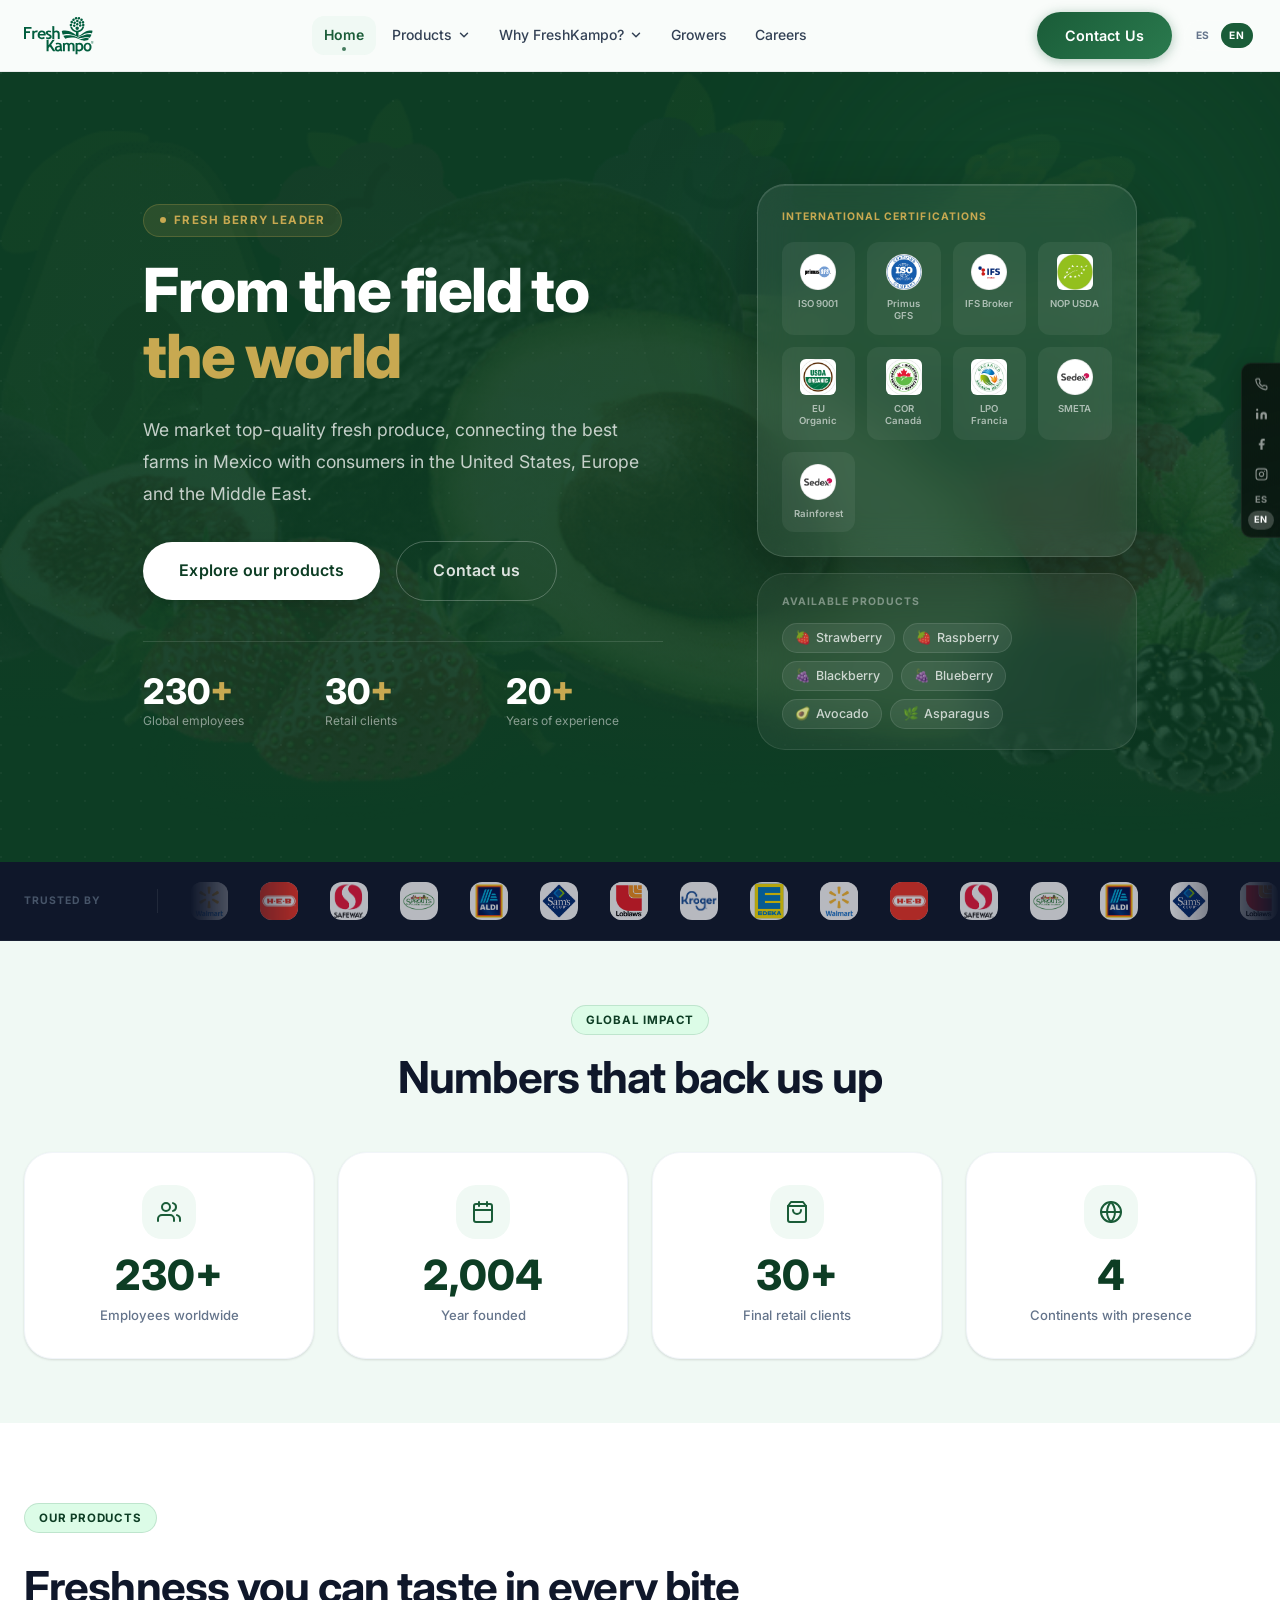
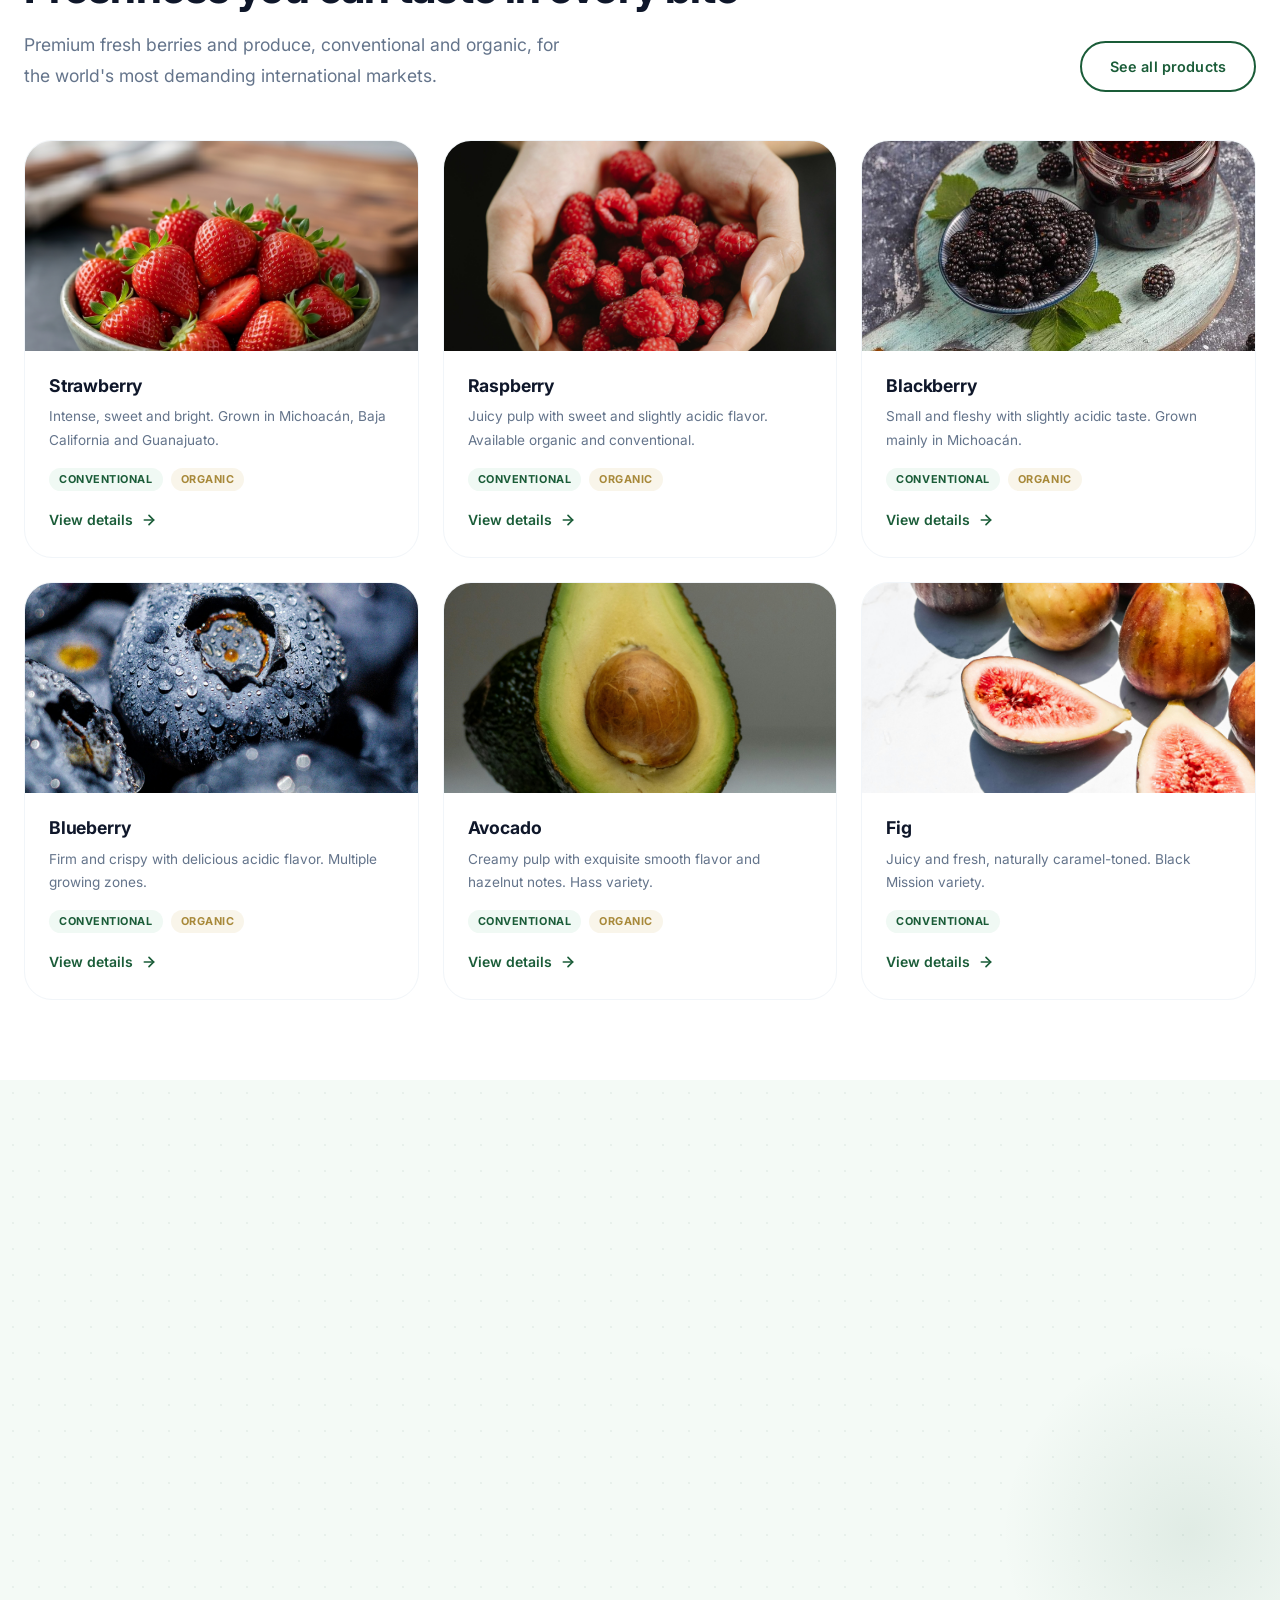
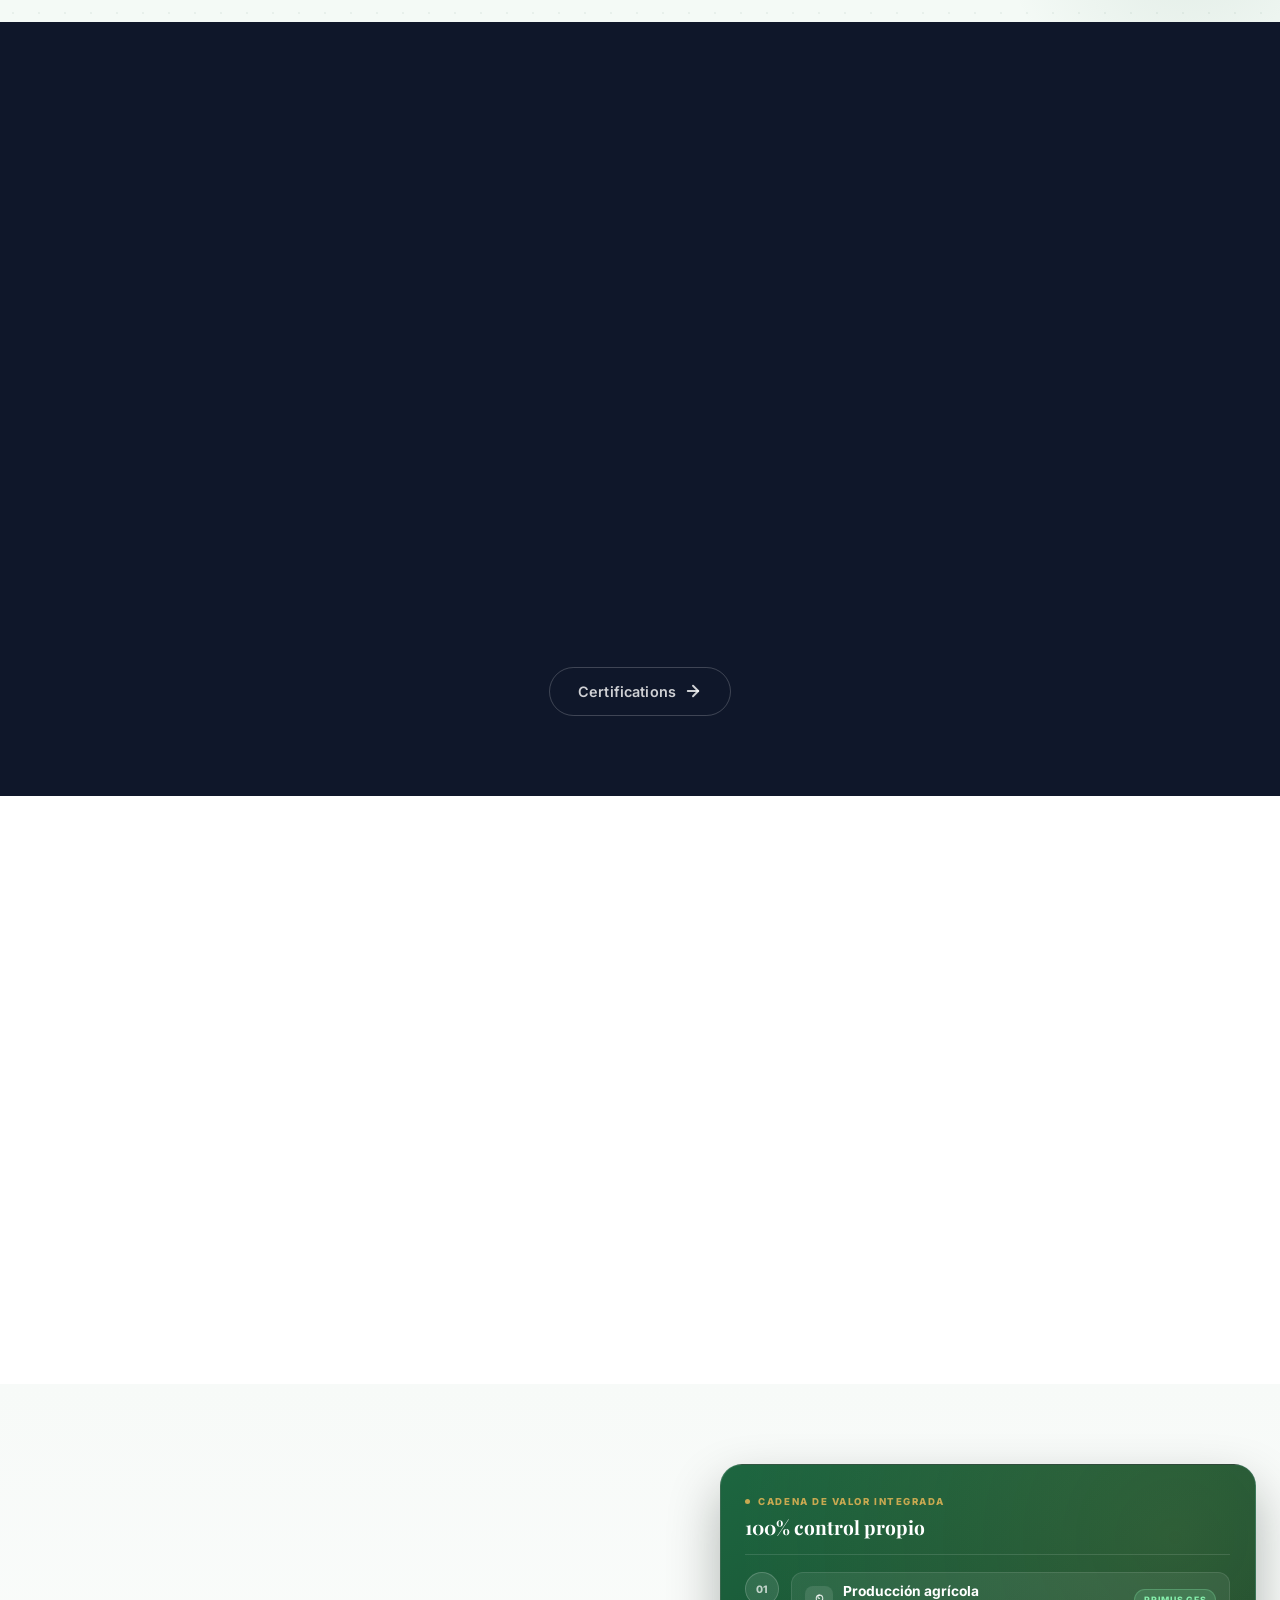
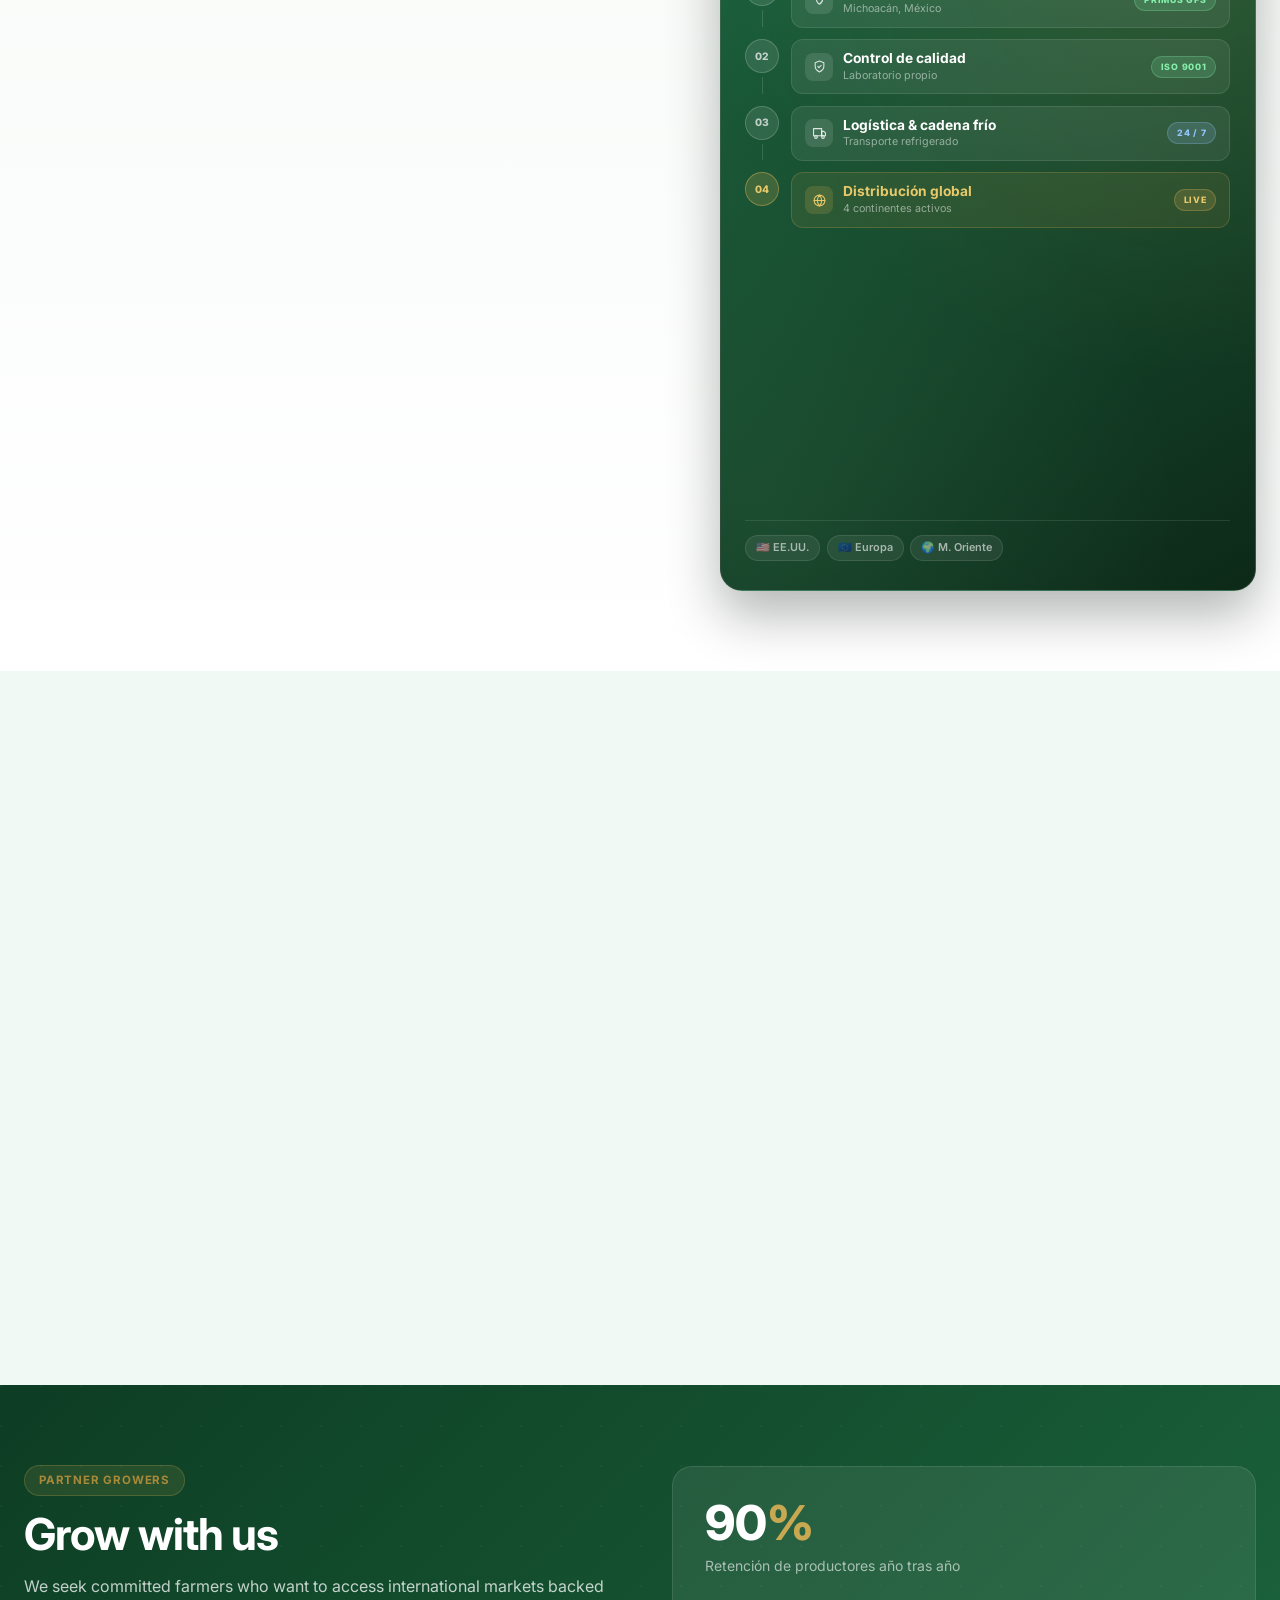
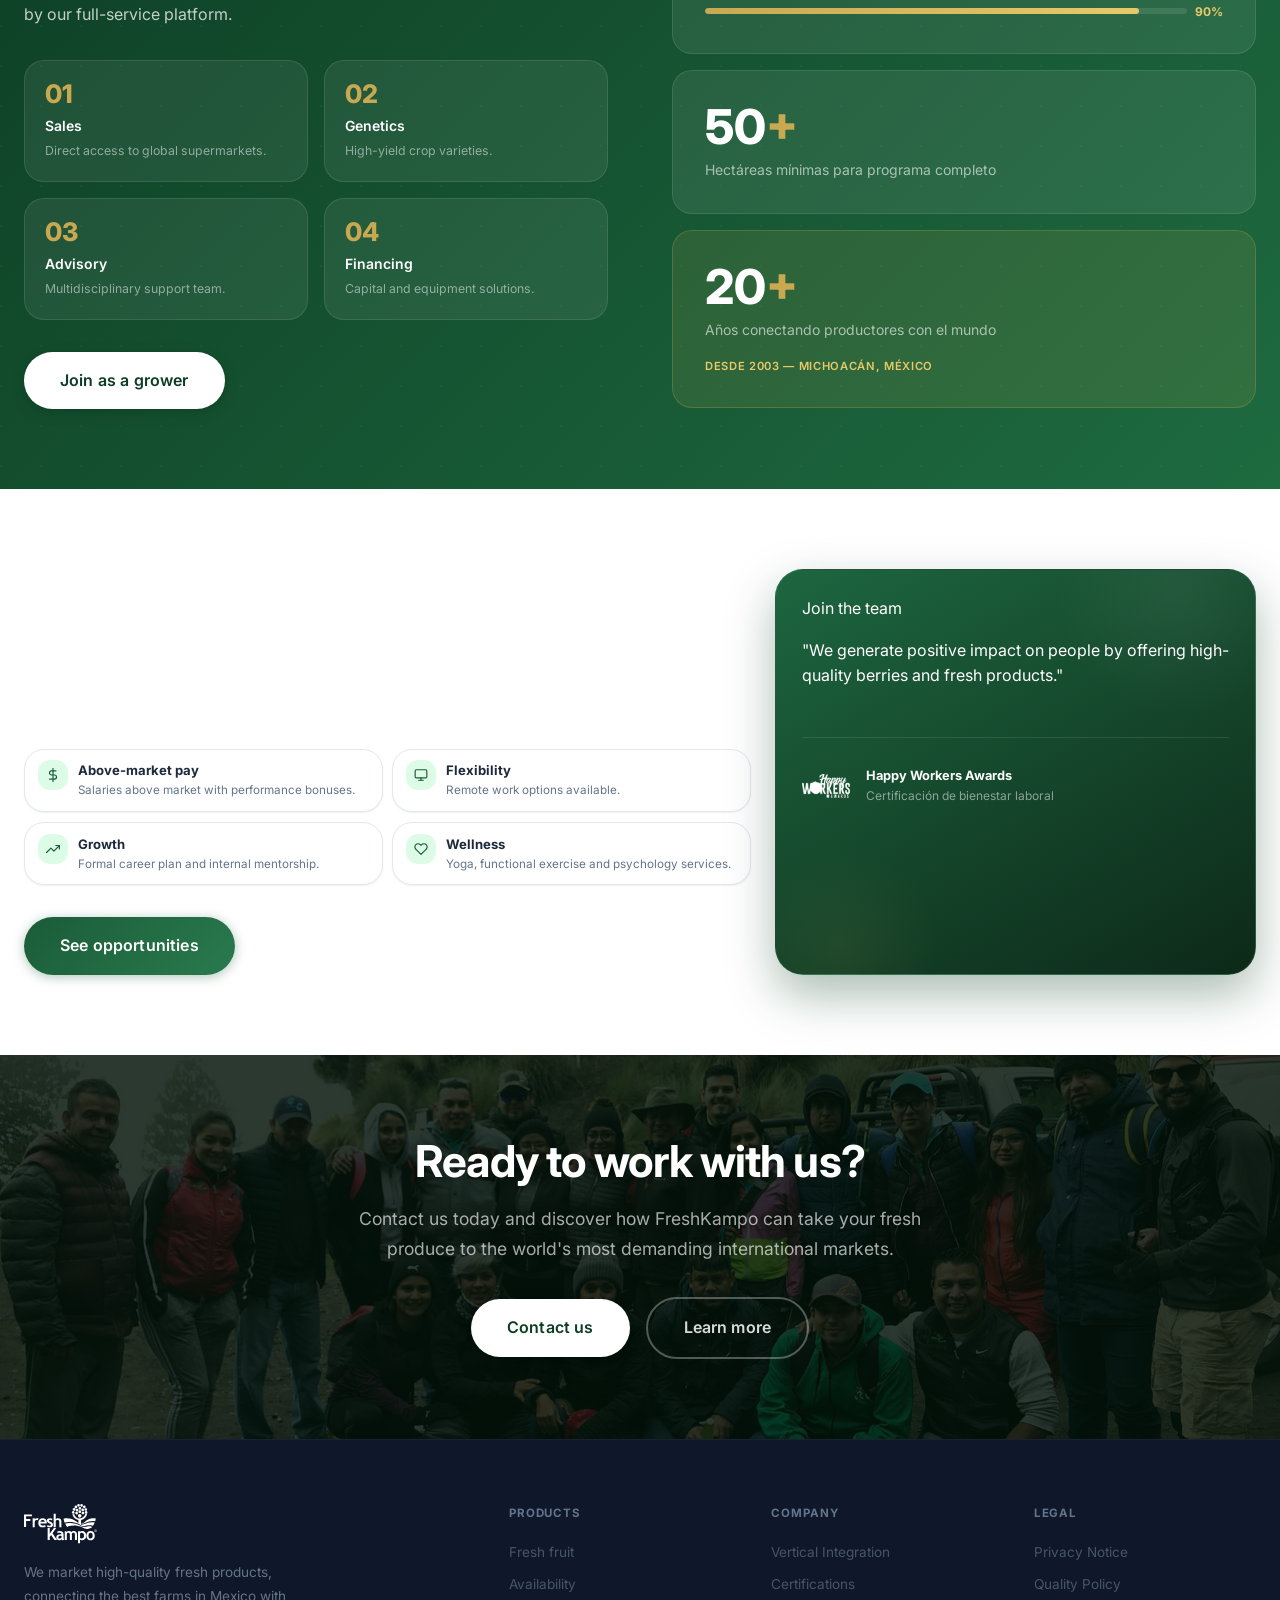
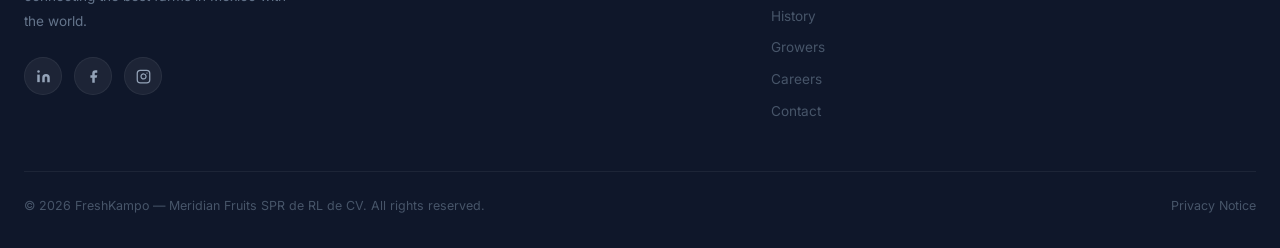
==== index.html @ dcbe57a5 "aaa actualizacion" ====
<!DOCTYPE html>
<html lang="es">
<head>
  <meta charset="UTF-8" />
  <meta name="viewport" content="width=device-width, initial-scale=1.0" />
  <title>FreshKampo — Berries Frescos del Campo al Mundo</title>
  <meta name="description" content="FreshKampo comercializa berries y productos frescos de alta calidad desde México hacia EE.UU., Europa y Medio Oriente. Certificados internacionalmente." />
  <meta name="keywords" content="berries frescos, fresa, frambuesa, zarzamora, arándano, higo, aguacate, espárrago, exportación, México, orgánico, FreshKampo" />
  <meta property="og:title" content="FreshKampo — Del campo al mundo" />
  <meta property="og:description" content="Comercializamos productos frescos de alta calidad, conectando los mejores campos de México con el mundo." />
  <meta property="og:type" content="website" />
  <meta property="og:url" content="https://freshkampo.com/" />
  <link rel="canonical" href="https://freshkampo.com/" />
  <!-- Favicon placeholder -->
  <link rel="icon" href="assets/img/faviconV2.png" type="image/png" />
  <!-- Styles -->
  <link rel="preconnect" href="https://fonts.googleapis.com" />
  <link rel="preconnect" href="https://fonts.gstatic.com" crossorigin />
  <link rel="stylesheet" href="css/style.css?v=20260429b" />
</head>
<body>

<!-- PAGE INTRO — brief entry on return visits -->
<div id="page-intro" class="hidden" aria-hidden="true">
  <img id="page-intro-logo" src="assets/img/logo-freshkampo-white.svg" alt="FreshKampo"
       onerror="this.style.display='none'">
  <span id="page-intro-tagline">Del campo al mundo</span>
</div>

<!-- ══════════════════════════════════
     SPLASH SCREEN — 2026
══════════════════════════════════ -->
<div id="splash" role="dialog" aria-modal="true" aria-label="Bienvenido a FreshKampo">
  <div class="splash-ray" aria-hidden="true"></div>
  <div class="splash-bg">
    <img src="assets/img/imagen-home_aguacates.png" alt="" class="splash-bg-img" aria-hidden="true">
  </div>
  <div class="splash-particles">
    <div class="splash-particle"></div>
    <div class="splash-particle"></div>
    <div class="splash-particle"></div>
    <div class="splash-particle"></div>
    <div class="splash-particle"></div>
    <div class="splash-particle"></div>
    <div class="splash-particle"></div>
  </div>
  <div class="splash-inner">
    <div class="splash-logo-wrap">
      <img src="assets/img/logo-freshkampo-white.svg" alt="FreshKampo" class="splash-logo-img"
           onerror="this.style.display='none';this.nextElementSibling.style.display='block'">
      <div class="splash-logo-text-fallback" style="display:none">Fresh<span>Kampo</span></div>
    </div>
    <div class="splash-card">
      <span class="splash-card-badge" data-i18n="splash-badge">Política de Calidad e Inocuidad</span>
      <h3 data-i18n="splash-title">Comprometidos con la excelencia desde el campo</h3>
      <p data-i18n="splash-text">En MERIDIAN FRUITS SPR DE RL de CV comercializamos productos frescos con el firme compromiso de satisfacer los requerimientos y expectativas de nuestros clientes.</p>
      <div class="splash-card-meta" data-i18n="splash-version">Versión 3 — 20/mayo/2024</div>
    </div>
    <div class="splash-progress">
      <div class="splash-bar-track"><div class="splash-bar-fill"></div></div>
    </div>
    <button class="splash-dismiss" aria-label="Cerrar splash">
      <svg xmlns="http://www.w3.org/2000/svg" viewBox="0 0 24 24" fill="none" stroke="currentColor" stroke-width="2" stroke-linecap="round" stroke-linejoin="round"><line x1="18" y1="6" x2="6" y2="18"/><line x1="6" y1="6" x2="18" y2="18"/></svg>
      <span data-i18n="splash-skip">Cerrar</span>
    </button>
  </div>
</div>

<!-- ══════════════════════════════════
     TOP BAR
══════════════════════════════════ -->
<div id="top-bar-slot"></div>

<!-- ══════════════════════════════════
     NAVIGATION
══════════════════════════════════ -->
<div id="nav-slot"></div>

<!-- ══════════════════════════════════
     HERO
══════════════════════════════════ -->
<section class="hero" aria-label="Hero">
  <div class="hero-bg-img" aria-hidden="true"></div>
  <div class="hero-video-bg" aria-hidden="true">
    <video autoplay muted loop playsinline preload="metadata">
      <source src="assets/video/hero.mp4" type="video/mp4" />
    </video>
  </div>
  <div class="hero-gradient" aria-hidden="true"></div>
  <div class="hero-pattern" aria-hidden="true"></div>
  <div class="hero-blob" aria-hidden="true"></div>
  <div class="container">
    <!-- Left content -->
    <div class="hero-content">
      <div class="hero-badge" data-i18n="hero-badge">Líder en berries frescos desde 2004</div>
      <h1>
        <span data-i18n="hero-h1-line1">Del campo al</span><br>
        <em data-i18n="hero-h1-line2">mundo</em>
      </h1>
      <p class="hero-desc" data-i18n="hero-desc">Comercializamos productos frescos de primera calidad, conectando los mejores campos de México con supermercados y distribuidores en Estados Unidos, Europa y Medio Oriente.</p>
      <div class="hero-actions">
        <a href="productos.html" class="btn btn-white btn-lg" data-i18n="hero-cta1">Conoce nuestros productos</a>
        <a href="contacto.html" class="btn btn-lg" style="color:rgba(255,255,255,.85);border:1.5px solid rgba(255,255,255,.25);border-radius:9999px;padding:1rem 2.25rem;" data-i18n="hero-cta2">Contáctanos</a>
      </div>
      <div class="hero-stats">
        <div class="hero-stat">
          <div class="hero-stat-num">230<span>+</span></div>
          <div class="hero-stat-label" data-i18n="hero-stat1-label">Colaboradores globales</div>
        </div>
        <div class="hero-stat">
          <div class="hero-stat-num">30<span>+</span></div>
          <div class="hero-stat-label" data-i18n="hero-stat2-label">Clientes minoristas</div>
        </div>
        <div class="hero-stat">
          <div class="hero-stat-num">20<span>+</span></div>
          <div class="hero-stat-label" data-i18n="hero-stat3-label">Años de experiencia</div>
        </div>
      </div>
    </div>

    <!-- Right visual -->
    <div class="hero-visual" aria-hidden="true">
      <div class="hero-card-glass">
        <div class="hero-card-title" data-i18n="hero-card-certs">Certificaciones Internacionales</div>
        <div class="hero-cert-grid">
          <div class="hero-cert-item">
            <img src="assets/img/logo-certificado-01.png" alt="ISO 9001" onerror="this.style.display='none'">
            <span class="hero-cert-name">ISO 9001</span>
          </div>
          <div class="hero-cert-item">
            <img src="assets/img/logo-certificado-02.png" alt="Primus GFS" onerror="this.style.display='none'">
            <span class="hero-cert-name">Primus GFS</span>
          </div>
          <div class="hero-cert-item">
            <img src="assets/img/logo-certificado-03.png" alt="IFS" onerror="this.style.display='none'">
            <span class="hero-cert-name">IFS Broker</span>
          </div>
          <div class="hero-cert-item">
            <img src="assets/img/logo-certificado-04.jpg" alt="NOP USDA" onerror="this.style.display='none'">
            <span class="hero-cert-name">NOP USDA</span>
          </div>
          <div class="hero-cert-item">
            <img src="assets/img/logo-certificado-05.jpg" alt="EU Organic" onerror="this.style.display='none'">
            <span class="hero-cert-name">EU Organic</span>
          </div>
          <div class="hero-cert-item">
            <img src="assets/img/logo-certificado-06.jpg" alt="COR" onerror="this.style.display='none'">
            <span class="hero-cert-name">COR Canadá</span>
          </div>
          <div class="hero-cert-item">
            <img src="assets/img/logo-certificado-07.jpg" alt="LPO" onerror="this.style.display='none'">
            <span class="hero-cert-name">LPO Francia</span>
          </div>
          <div class="hero-cert-item">
            <img src="assets/img/certificaciones-09.png" alt="SMETA" onerror="this.style.display='none'">
            <span class="hero-cert-name">SMETA</span>
          </div>
          <div class="hero-cert-item">
            <img src="assets/img/logo-certificado-09.png" alt="Rainforest Alliance" onerror="this.style.display='none'">
            <span class="hero-cert-name">Rainforest</span>
          </div>
        </div>
      </div>
      <div class="hero-products-mini">
        <div class="hero-products-mini-title" data-i18n="hero-card-products">Productos disponibles</div>
        <div class="hero-chips">
          <span class="hero-chip">🍓 <span data-i18n="p1-name">Fresa</span></span>
          <span class="hero-chip">🍓 <span data-i18n="p2-name">Frambuesa</span></span>
          <span class="hero-chip">🍇 <span data-i18n="p3-name">Zarzamora</span></span>
          <span class="hero-chip">🍇 <span data-i18n="p4-name">Arándano</span></span>
          <span class="hero-chip">🥑 <span data-i18n="p6-name">Aguacate</span></span>
          <span class="hero-chip">🌿 <span data-i18n="p7-name">Espárrago</span></span>
        </div>
      </div>
    </div>
  </div>
</section>
<!-- ══════════════════════════════════
     CLIENT TRUST BAR — Scrolling logos
══════════════════════════════════ -->
<div class="trust-bar" aria-label="Nuestros clientes">
  <div class="trust-bar-inner">
    <span class="trust-bar-label" data-i18n="clients-trust-label">Confían en nosotros</span>
    <div class="trust-bar-divider" aria-hidden="true"></div>
    <div class="trust-ticker-wrap">
      <div class="trust-ticker" id="client-ticker" aria-hidden="true">
        <img src="assets/img/cliente-01_walrmat.svg" alt="Walmart" class="trust-cert-img" style="filter:none;opacity:.7" title="Walmart">
        <img src="assets/img/HEB.svg" alt="HEB" class="trust-cert-img" style="filter:none;opacity:.7" title="HEB">
        <img src="assets/img/cliente-03_SAFEWAY.svg" alt="Safeway" class="trust-cert-img" style="filter:none;opacity:.7" title="Safeway">
        <img src="assets/img/cliente-04_SPROUTS.svg" alt="Sprouts" class="trust-cert-img" style="filter:none;opacity:.7" title="Sprouts">
        <img src="assets/img/cliente-05_ALDI.svg" alt="ALDI" class="trust-cert-img" style="filter:none;opacity:.7" title="ALDI">
        <img src="assets/img/cliente-06_SAMS.svg" alt="Sam's Club" class="trust-cert-img" style="filter:none;opacity:.7" title="Sam's Club">
        <img src="assets/img/cliente-07_Loblaws.svg" alt="Loblaws" class="trust-cert-img" style="filter:none;opacity:.7" title="Loblaws">
        <img src="assets/img/cliente-08_Kroger.svg" alt="Kroger" class="trust-cert-img" style="filter:none;opacity:.7" title="Kroger">
        <img src="assets/img/cliente-09_EDEKA.svg" alt="EDEKA" class="trust-cert-img" style="filter:none;opacity:.7" title="EDEKA">
        <!-- Duplicate set for seamless loop -->
        <img src="assets/img/cliente-01_walrmat.svg" alt="Walmart" class="trust-cert-img" style="filter:none;opacity:.7" title="Walmart">
        <img src="assets/img/HEB.svg" alt="HEB" class="trust-cert-img" style="filter:none;opacity:.7" title="HEB">
        <img src="assets/img/cliente-03_SAFEWAY.svg" alt="Safeway" class="trust-cert-img" style="filter:none;opacity:.7" title="Safeway">
        <img src="assets/img/cliente-04_SPROUTS.svg" alt="Sprouts" class="trust-cert-img" style="filter:none;opacity:.7" title="Sprouts">
        <img src="assets/img/cliente-05_ALDI.svg" alt="ALDI" class="trust-cert-img" style="filter:none;opacity:.7" title="ALDI">
        <img src="assets/img/cliente-06_SAMS.svg" alt="Sam's Club" class="trust-cert-img" style="filter:none;opacity:.7" title="Sam's Club">
        <img src="assets/img/cliente-07_Loblaws.svg" alt="Loblaws" class="trust-cert-img" style="filter:none;opacity:.7" title="Loblaws">
        <img src="assets/img/cliente-08_Kroger.svg" alt="Kroger" class="trust-cert-img" style="filter:none;opacity:.7" title="Kroger">
        <img src="assets/img/cliente-09_EDEKA.svg" alt="EDEKA" class="trust-cert-img" style="filter:none;opacity:.7" title="EDEKA">
      </div>
    </div>
  </div>
</div>

<!-- ══════════════════════════════════
     STATS
══════════════════════════════════ -->
<section class="stats-section" aria-labelledby="stats-heading">
  <div class="container">
    <div class="section-header centered reveal">
      <span class="badge" data-i18n="stats-badge">Impacto global</span>
      <h2 id="stats-heading" data-i18n="stats-h2">Números que nos respaldan</h2>
    </div>
    <div class="stats-grid">
      <div class="stat-card reveal reveal-delay-1">
        <div class="stat-icon">
          <svg xmlns="http://www.w3.org/2000/svg" viewBox="0 0 24 24" fill="none" stroke="currentColor" stroke-width="2" stroke-linecap="round" stroke-linejoin="round"><path d="M17 21v-2a4 4 0 0 0-4-4H5a4 4 0 0 0-4 4v2"/><circle cx="9" cy="7" r="4"/><path d="M23 21v-2a4 4 0 0 0-3-3.87"/><path d="M16 3.13a4 4 0 0 1 0 7.75"/></svg>
        </div>
        <div class="stat-num" data-count="230" data-suffix="+" data-i18n="stat1-num">230+</div>
        <div class="stat-label" data-i18n="stat1-label">Empleados en todo el mundo</div>
      </div>
      <div class="stat-card reveal reveal-delay-2">
        <div class="stat-icon">
          <svg xmlns="http://www.w3.org/2000/svg" viewBox="0 0 24 24" fill="none" stroke="currentColor" stroke-width="2" stroke-linecap="round" stroke-linejoin="round"><rect x="3" y="4" width="18" height="18" rx="2" ry="2"/><line x1="16" y1="2" x2="16" y2="6"/><line x1="8" y1="2" x2="8" y2="6"/><line x1="3" y1="10" x2="21" y2="10"/></svg>
        </div>
        <div class="stat-num" data-count="2004" data-i18n="stat2-num">2004</div>
        <div class="stat-label" data-i18n="stat2-label">Año de fundación</div>
      </div>
      <div class="stat-card reveal reveal-delay-3">
        <div class="stat-icon">
          <svg xmlns="http://www.w3.org/2000/svg" viewBox="0 0 24 24" fill="none" stroke="currentColor" stroke-width="2" stroke-linecap="round" stroke-linejoin="round"><path d="M6 2L3 6v14a2 2 0 0 0 2 2h14a2 2 0 0 0 2-2V6l-3-4z"/><line x1="3" y1="6" x2="21" y2="6"/><path d="M16 10a4 4 0 0 1-8 0"/></svg>
        </div>
        <div class="stat-num" data-count="30" data-suffix="+" data-i18n="stat3-num">30+</div>
        <div class="stat-label" data-i18n="stat3-label">Clientes minoristas finales</div>
      </div>
      <div class="stat-card reveal reveal-delay-4">
        <div class="stat-icon">
          <svg xmlns="http://www.w3.org/2000/svg" viewBox="0 0 24 24" fill="none" stroke="currentColor" stroke-width="2" stroke-linecap="round" stroke-linejoin="round"><circle cx="12" cy="12" r="10"/><line x1="2" y1="12" x2="22" y2="12"/><path d="M12 2a15.3 15.3 0 0 1 4 10 15.3 15.3 0 0 1-4 10 15.3 15.3 0 0 1-4-10 15.3 15.3 0 0 1 4-10z"/></svg>
        </div>
        <div class="stat-num" data-i18n="stat4-num">4</div>
        <div class="stat-label" data-i18n="stat4-label">Continentes con presencia</div>
      </div>
    </div>
  </div>
</section>

<!-- ══════════════════════════════════
     PRODUCTS SHOWCASE
══════════════════════════════════ -->
<section class="section products-showcase" aria-labelledby="products-heading">
  <div class="container">
    <div class="section-header reveal" style="display:flex;align-items:flex-end;justify-content:space-between;flex-wrap:wrap;gap:1.5rem;">
      <div>
        <span class="badge" data-i18n="products-badge">Nuestros productos</span>
        <h2 id="products-heading" style="margin-top:.75rem" data-i18n="products-h2">Frescura que se siente en cada mordida</h2>
        <p style="max-width:560px;margin-top:.5rem" data-i18n="products-desc">Berries y productos frescos de alta calidad, tanto convencional como orgánico.</p>
      </div>
      <a href="productos.html" class="btn btn-outline" data-i18n="products-cta">Ver todos los productos</a>
    </div>

    <div class="products-grid">
      <!-- Fresa -->
      <a href="productos.html#fresa" class="product-card reveal reveal-delay-1">
        <div class="product-card-image product-card-image--clean product-card-image--fresa" aria-hidden="true">
          <img src="assets/img/fresas.png" alt="Fresa FreshKampo" loading="lazy">
          <span class="product-card-glyph">🍓</span>
        </div>
        <div class="product-card-body">
          <h3 class="product-card-title" data-i18n="p1-name">Fresa</h3>
          <p class="product-card-desc" data-i18n="p1-desc">Intensa, dulce y brillante. Cultivada en Michoacán, Baja California y Guanajuato.</p>
          <div class="product-card-tags">
            <span class="product-tag" data-i18n="tag-conv">Convencional</span>
            <span class="product-tag product-tag-organic" data-i18n="tag-org">Orgánico</span>
          </div>
          <span class="product-card-link">
            <span data-i18n="p-link">Ver detalle</span>
            <svg xmlns="http://www.w3.org/2000/svg" viewBox="0 0 24 24" fill="none" stroke="currentColor" stroke-width="2.5" stroke-linecap="round" stroke-linejoin="round"><line x1="5" y1="12" x2="19" y2="12"/><polyline points="12 5 19 12 12 19"/></svg>
          </span>
        </div>
      </a>
      <!-- Frambuesa -->
      <a href="productos.html#frambuesa" class="product-card reveal reveal-delay-2">
        <div class="product-card-image product-card-image--clean product-card-image--frambuesa" aria-hidden="true">
          <img src="assets/img/frambuesa.jpg" alt="Frambuesa FreshKampo" loading="lazy">
          <span class="product-card-glyph">🍒</span>
        </div>
        <div class="product-card-body">
          <h3 class="product-card-title" data-i18n="p2-name">Frambuesa</h3>
          <p class="product-card-desc" data-i18n="p2-desc">Pulpa jugosa con sabor dulce y ligeramente ácido. Disponible orgánica y convencional.</p>
          <div class="product-card-tags">
            <span class="product-tag" data-i18n="tag-conv">Convencional</span>
            <span class="product-tag product-tag-organic" data-i18n="tag-org">Orgánico</span>
          </div>
          <span class="product-card-link">
            <span data-i18n="p-link">Ver detalle</span>
            <svg xmlns="http://www.w3.org/2000/svg" viewBox="0 0 24 24" fill="none" stroke="currentColor" stroke-width="2.5" stroke-linecap="round" stroke-linejoin="round"><line x1="5" y1="12" x2="19" y2="12"/><polyline points="12 5 19 12 12 19"/></svg>
          </span>
        </div>
      </a>
      <!-- Zarzamora -->
      <a href="productos.html#zarzamora" class="product-card reveal reveal-delay-3">
        <div class="product-card-image product-card-image--clean product-card-image--zarzamora" aria-hidden="true">
          <img src="assets/img/zarzamora.jpg" alt="Zarzamora FreshKampo" loading="lazy">
          <span class="product-card-glyph">🍇</span>
        </div>
        <div class="product-card-body">
          <h3 class="product-card-title" data-i18n="p3-name">Zarzamora</h3>
          <p class="product-card-desc" data-i18n="p3-desc">Pequeña y carnosa con sabor ligeramente ácido. Cultivada principalmente en Michoacán.</p>
          <div class="product-card-tags">
            <span class="product-tag" data-i18n="tag-conv">Convencional</span>
            <span class="product-tag product-tag-organic" data-i18n="tag-org">Orgánico</span>
          </div>
          <span class="product-card-link">
            <span data-i18n="p-link">Ver detalle</span>
            <svg xmlns="http://www.w3.org/2000/svg" viewBox="0 0 24 24" fill="none" stroke="currentColor" stroke-width="2.5" stroke-linecap="round" stroke-linejoin="round"><line x1="5" y1="12" x2="19" y2="12"/><polyline points="12 5 19 12 12 19"/></svg>
          </span>
        </div>
      </a>
      <!-- Arándano -->
      <a href="productos.html#arandano" class="product-card reveal reveal-delay-1">
        <div class="product-card-image product-card-image--clean product-card-image--arandano" aria-hidden="true">
          <img src="assets/img/arandano.jpg" alt="Arándano FreshKampo" loading="lazy">
          <span class="product-card-glyph">🫐</span>
        </div>
        <div class="product-card-body">
          <h3 class="product-card-title" data-i18n="p4-name">Arándano</h3>
          <p class="product-card-desc" data-i18n="p4-desc">Firme y crujiente con delicioso sabor ácido. Múltiples zonas de cultivo.</p>
          <div class="product-card-tags">
            <span class="product-tag" data-i18n="tag-conv">Convencional</span>
            <span class="product-tag product-tag-organic" data-i18n="tag-org">Orgánico</span>
          </div>
          <span class="product-card-link">
            <span data-i18n="p-link">Ver detalle</span>
            <svg xmlns="http://www.w3.org/2000/svg" viewBox="0 0 24 24" fill="none" stroke="currentColor" stroke-width="2.5" stroke-linecap="round" stroke-linejoin="round"><line x1="5" y1="12" x2="19" y2="12"/><polyline points="12 5 19 12 12 19"/></svg>
          </span>
        </div>
      </a>
      <!-- Aguacate -->
      <a href="productos.html#aguacate" class="product-card reveal reveal-delay-2">
        <div class="product-card-image product-card-image--clean product-card-image--aguacate" aria-hidden="true">
          <img src="assets/img/aguacate.jpg" alt="Aguacate FreshKampo" loading="lazy">
          <span class="product-card-glyph">🥑</span>
        </div>
        <div class="product-card-body">
          <h3 class="product-card-title" data-i18n="p6-name">Aguacate</h3>
          <p class="product-card-desc" data-i18n="p6-desc">Pulpa cremosa con sabor exquisito y suave con notas de avellana. Variedad Hass.</p>
          <div class="product-card-tags">
            <span class="product-tag" data-i18n="tag-conv">Convencional</span>
            <span class="product-tag product-tag-organic" data-i18n="tag-org">Orgánico</span>
          </div>
          <span class="product-card-link">
            <span data-i18n="p-link">Ver detalle</span>
            <svg xmlns="http://www.w3.org/2000/svg" viewBox="0 0 24 24" fill="none" stroke="currentColor" stroke-width="2.5" stroke-linecap="round" stroke-linejoin="round"><line x1="5" y1="12" x2="19" y2="12"/><polyline points="12 5 19 12 12 19"/></svg>
          </span>
        </div>
      </a>
      <!-- Higo -->
      <a href="productos.html#higo" class="product-card reveal reveal-delay-3">
        <div class="product-card-image product-card-image--clean product-card-image--higo" aria-hidden="true">
          <img src="assets/img/higo.jpg" alt="Higo FreshKampo" loading="lazy">
          <span class="product-card-glyph">🍈</span>
        </div>
        <div class="product-card-body">
          <h3 class="product-card-title" data-i18n="p5-name">Higo</h3>
          <p class="product-card-desc" data-i18n="p5-desc">Jugoso y fresco, naturalmente acaramelado. Variedad Black Mission.</p>
          <div class="product-card-tags">
            <span class="product-tag" data-i18n="tag-conv">Convencional</span>
          </div>
          <span class="product-card-link">
            <span data-i18n="p-link">Ver detalle</span>
            <svg xmlns="http://www.w3.org/2000/svg" viewBox="0 0 24 24" fill="none" stroke="currentColor" stroke-width="2.5" stroke-linecap="round" stroke-linejoin="round"><line x1="5" y1="12" x2="19" y2="12"/><polyline points="12 5 19 12 12 19"/></svg>
          </span>
        </div>
      </a>
    </div>
  </div>
</section>

<!-- ══════════════════════════════════
     DISPONIBILIDAD PREVIEW
══════════════════════════════════ -->
<section class="section avail-prev-section" aria-labelledby="avail-prev-heading">
  <div class="container">
    <div class="avail-prev-grid">

      <!-- TEXT + EMBEDDED IMAGE -->
      <div class="avail-prev-content reveal">
        <span class="badge badge-primary" data-i18n="avail-prev-badge">Disponibilidad</span>
        <h2 id="avail-prev-heading" data-i18n="avail-prev-h2">Fruta fresca,<br>en su mejor momento</h2>
        <p data-i18n="avail-prev-desc">Conoce las zonas de cultivo y los meses en que puedes encontrar los frutos que cultivamos con cuidado y pasión.</p>

        <!-- CALENDAR IMAGE — embedded so on mobile it flows between text and CTA -->
        <div class="avail-prev-visual">
          <div class="avail-prev-img-wrap">
            <img
              src="assets/img/imagen-calendario-min_solo_es_de_muestra.jpg"
              alt="Calendario de disponibilidad FreshKampo"
              class="avail-prev-img"
              loading="lazy"
            />
          </div>
        </div>

        <a href="disponibilidad.html" class="btn btn-primary avail-prev-cta">
          <span data-i18n="avail-prev-cta">Ver calendario</span>
          <svg xmlns="http://www.w3.org/2000/svg" viewBox="0 0 24 24" fill="none" stroke="currentColor" stroke-width="2.5" stroke-linecap="round" stroke-linejoin="round"><line x1="5" y1="12" x2="19" y2="12"/><polyline points="12 5 19 12 12 19"/></svg>
        </a>
        <div class="avail-prev-fruits">
          <span class="avail-prev-fruit">🍓 Fresa</span>
          <span class="avail-prev-fruit">🍇 Arándano</span>
          <span class="avail-prev-fruit">🍇 Zarzamora</span>
          <span class="avail-prev-fruit">🍈 Frambuesa</span>
          <span class="avail-prev-fruit">🥑 Aguacate</span>
          <span class="avail-prev-fruit">🌿 Espárrago</span>
        </div>
      </div>

    </div>
  </div>
</section>

<!-- ══════════════════════════════════
     CERTIFICATIONS
══════════════════════════════════ -->
<section class="section certs-section" aria-labelledby="certs-heading">
  <div class="container">
    <div class="section-header centered reveal" style="color:white;">
      <span class="badge badge-accent" data-i18n="certs-badge">Calidad certificada</span>
      <h2 id="certs-heading" style="color:white;margin-top:.75rem" data-i18n="certs-h2">Estándares internacionales de excelencia</h2>
      <p style="color:rgba(255,255,255,.6);margin-top:.5rem" data-i18n="certs-desc">Todos nuestros productos cumplen con los más estrictos estándares de calidad e inocuidad reconocidos globalmente.</p>
    </div>
    <div class="certs-grid">
      <div class="cert-card reveal reveal-delay-1">
        <div class="cert-card-top">
          <div class="cert-icon cert-icon-img"><img src="assets/img/logo-cert-iso9001.png" alt="ISO 9001" style="max-height:40px;max-width:64px;object-fit:contain;"></div>
          <div><div class="cert-name" data-i18n="cert1-name">ISO 9001:2015</div><div class="cert-category" data-i18n="cert1-cat">Calidad</div></div>
        </div>
        <p class="cert-desc" data-i18n="cert1-desc">Sistema de gestión de calidad internacional.</p>
      </div>
      <div class="cert-card reveal reveal-delay-2">
        <div class="cert-card-top">
          <div class="cert-icon cert-icon-img"><img src="assets/img/logo-cert-primus.png" alt="Primus GFS" style="max-height:40px;max-width:64px;object-fit:contain;"></div>
          <div><div class="cert-name" data-i18n="cert2-name">Primus GFS</div><div class="cert-category" data-i18n="cert2-cat">Inocuidad</div></div>
        </div>
        <p class="cert-desc" data-i18n="cert2-desc">Auditoría de inocuidad alimentaria de terceros.</p>
      </div>
      <div class="cert-card reveal reveal-delay-3">
        <div class="cert-card-top">
          <div class="cert-icon cert-icon-img"><img src="assets/img/logo-cert-ifs.png" alt="IFS" style="max-height:40px;max-width:64px;object-fit:contain;"></div>
          <div><div class="cert-name" data-i18n="cert3-name">IFS</div><div class="cert-category" data-i18n="cert3-cat">Inocuidad</div></div>
        </div>
        <p class="cert-desc" data-i18n="cert3-desc">International Featured Standards — acreditación broker.</p>
      </div>
      <div class="cert-card reveal reveal-delay-1">
        <div class="cert-card-top">
          <div class="cert-icon cert-icon-img"><img src="assets/img/logo-cert-usda.jpg" alt="NOP USDA" style="max-height:40px;max-width:64px;object-fit:contain;"></div>
          <div><div class="cert-name" data-i18n="cert4-name">NOP / USDA</div><div class="cert-category" data-i18n="cert4-cat">Orgánico</div></div>
        </div>
        <p class="cert-desc" data-i18n="cert4-desc">Programa Nacional Orgánico de EE.UU.</p>
      </div>
      <div class="cert-card reveal reveal-delay-2">
        <div class="cert-card-top">
          <div class="cert-icon cert-icon-img"><img src="assets/img/logo-cert-eu.jpg" alt="EU Organic" style="max-height:40px;max-width:64px;object-fit:contain;"></div>
          <div><div class="cert-name" data-i18n="cert5-name">EU Organic</div><div class="cert-category" data-i18n="cert5-cat">Orgánico</div></div>
        </div>
        <p class="cert-desc" data-i18n="cert5-desc">Equivalencia orgánica Unión Europea.</p>
      </div>
      <div class="cert-card reveal reveal-delay-3">
        <div class="cert-card-top">
          <div class="cert-icon cert-icon-img"><img src="assets/img/logo-cert-smeta.png" alt="SMETA Sedex" style="max-height:40px;max-width:64px;object-fit:contain;"></div>
          <div><div class="cert-name" data-i18n="cert6-name">SMETA</div><div class="cert-category" data-i18n="cert6-cat">Ética</div></div>
        </div>
        <p class="cert-desc" data-i18n="cert6-desc">Auditoría ética Sedex — desde 2016.</p>
      </div>
    </div>
    <div style="text-align:center;margin-top:2.5rem;">
      <a href="certificaciones.html" class="btn" style="border:1.5px solid rgba(255,255,255,.2);color:rgba(255,255,255,.8);border-radius:9999px;padding:.75rem 1.75rem;font-size:.9rem;font-weight:600;display:inline-flex;align-items:center;gap:.5rem;transition:all .25s ease;">
        <span data-i18n="nav-certifications">Ver todas las certificaciones</span>
        <svg xmlns="http://www.w3.org/2000/svg" width="16" height="16" viewBox="0 0 24 24" fill="none" stroke="currentColor" stroke-width="2.5" stroke-linecap="round" stroke-linejoin="round"><line x1="5" y1="12" x2="19" y2="12"/><polyline points="12 5 19 12 12 19"/></svg>
      </a>
    </div>
  </div>
</section>

<!-- ══════════════════════════════════
     CLIENTS — Logos Grid
══════════════════════════════════ -->
<section class="clients-section" aria-labelledby="clients-heading">
  <div class="container">
    <div class="section-header centered reveal">
      <span class="badge" data-i18n="clients-badge">Nuestros clientes</span>
      <h2 id="clients-heading" style="margin-top:.75rem" data-i18n="clients-h2">Confianza de los mejores retailers del mundo</h2>
      <p data-i18n="clients-desc">Abastecemos a más de 30 cadenas de supermercados y distribuidores en 4 continentes.</p>
    </div>
    <div class="clients-grid">
      <div class="client-logo reveal reveal-delay-1"><img src="assets/img/cliente-01_walrmat.svg" alt="Walmart" class="client-logo-img" onerror="this.outerHTML='<span style=\'font-size:.85rem;font-weight:800;letter-spacing:.05em;color:var(--c-gray-600)\'>WALMART</span>'"></div>
      <div class="client-logo reveal reveal-delay-2"><img src="assets/img/cliente-08_Kroger.svg" alt="Kroger" class="client-logo-img" onerror="this.outerHTML='<span style=\'font-size:.85rem;font-weight:800;letter-spacing:.05em;color:var(--c-gray-600)\'>KROGER</span>'"></div>
      <div class="client-logo reveal reveal-delay-3"><img src="assets/img/cliente-05_ALDI.svg" alt="ALDI" class="client-logo-img" onerror="this.outerHTML='<span style=\'font-size:.85rem;font-weight:800;letter-spacing:.05em;color:var(--c-gray-600)\'>ALDI</span>'"></div>
      <div class="client-logo reveal reveal-delay-4"><img src="assets/img/cliente-06_SAMS.svg" alt="Sam's Club" class="client-logo-img" onerror="this.outerHTML='<span style=\'font-size:.85rem;font-weight:800;letter-spacing:.05em;color:var(--c-gray-600)\'>SAM\'S</span>'"></div>
      <div class="client-logo reveal reveal-delay-5"><img src="assets/img/cliente-07_Loblaws.svg" alt="Loblaws" class="client-logo-img" onerror="this.outerHTML='<span style=\'font-size:.85rem;font-weight:800;letter-spacing:.05em;color:var(--c-gray-600)\'>LOBLAWS</span>'"></div>
      <div class="client-logo reveal reveal-delay-1"><img src="assets/img/cliente-09_EDEKA.svg" alt="EDEKA" class="client-logo-img" onerror="this.outerHTML='<span style=\'font-size:.85rem;font-weight:800;letter-spacing:.05em;color:var(--c-gray-600)\'>EDEKA</span>'"></div>
      <div class="client-logo reveal reveal-delay-2"><img src="assets/img/cliente-03_SAFEWAY.svg" alt="Safeway" class="client-logo-img" onerror="this.outerHTML='<span style=\'font-size:.85rem;font-weight:800;letter-spacing:.05em;color:var(--c-gray-600)\'>SAFEWAY</span>'"></div>
      <div class="client-logo reveal reveal-delay-3"><img src="assets/img/cliente-04_SPROUTS.svg" alt="Sprouts" class="client-logo-img" onerror="this.outerHTML='<span style=\'font-size:.85rem;font-weight:800;letter-spacing:.05em;color:var(--c-gray-600)\'>SPROUTS</span>'"></div>
      <div class="client-logo reveal reveal-delay-4"><img src="assets/img/HEB.svg" alt="HEB" class="client-logo-img" onerror="this.outerHTML='<span style=\'font-size:.85rem;font-weight:800;letter-spacing:.05em;color:var(--c-gray-600)\'>HEB</span>'"></div>
      <div class="client-logo reveal reveal-delay-5" style="background:var(--c-primary-50);border-color:var(--c-primary-100);">
        <span style="font-size:.75rem;font-weight:700;color:var(--c-primary);letter-spacing:.06em;text-transform:uppercase;" data-i18n="clients-more">+20 más</span>
      </div>
    </div>
  </div>
</section>

<!-- ══════════════════════════════════
     WHY FRESHKAMPO
══════════════════════════════════ -->
<section class="section why-section" aria-labelledby="why-heading">
  <div class="container">
    <div class="why-grid">
      <div class="why-content">
        <div class="section-header reveal">
          <span class="badge" data-i18n="why-badge">¿Por qué elegirnos?</span>
          <h2 id="why-heading" style="margin-top:.75rem" data-i18n="why-h2">Integración vertical de principio a fin</h2>
          <p style="margin-top:.5rem" data-i18n="why-desc">Controlamos cada eslabón de la cadena de suministro para garantizar la más alta calidad e inocuidad.</p>
        </div>
        <div class="why-features">
          <div class="why-feature reveal reveal-delay-1">
            <div class="why-feature-icon"><svg xmlns="http://www.w3.org/2000/svg" viewBox="0 0 24 24" fill="none" stroke="currentColor" stroke-width="2" stroke-linecap="round" stroke-linejoin="round"><path d="M12 2a10 10 0 0 1 10 10c0 5.52-4.48 10-10 10S2 17.52 2 12 6.48 2 12 2z"/><path d="M12 6v6l4 2"/></svg></div>
            <div><div class="why-feature-title" data-i18n="why1-title">Genética diferenciada</div><p class="why-feature-desc" data-i18n="why1-desc">Acceso a las mejores variedades de alto potencial productivo.</p></div>
          </div>
          <div class="why-feature reveal reveal-delay-2">
            <div class="why-feature-icon"><svg xmlns="http://www.w3.org/2000/svg" viewBox="0 0 24 24" fill="none" stroke="currentColor" stroke-width="2" stroke-linecap="round" stroke-linejoin="round"><path d="M17 21v-2a4 4 0 0 0-4-4H5a4 4 0 0 0-4 4v2"/><circle cx="9" cy="7" r="4"/><path d="M23 21v-2a4 4 0 0 0-3-3.87"/><path d="M16 3.13a4 4 0 0 1 0 7.75"/></svg></div>
            <div><div class="why-feature-title" data-i18n="why2-title">Red de productores</div><p class="why-feature-desc" data-i18n="why2-desc">Más del 90% de retención de productores año tras año.</p></div>
          </div>
          <div class="why-feature reveal reveal-delay-3">
            <div class="why-feature-icon"><svg xmlns="http://www.w3.org/2000/svg" viewBox="0 0 24 24" fill="none" stroke="currentColor" stroke-width="2" stroke-linecap="round" stroke-linejoin="round"><rect x="1" y="3" width="15" height="13"/><polygon points="16 8 20 8 23 11 23 16 16 16 16 8"/><circle cx="5.5" cy="18.5" r="2.5"/><circle cx="18.5" cy="18.5" r="2.5"/></svg></div>
            <div><div class="why-feature-title" data-i18n="why3-title">Logística ágil</div><p class="why-feature-desc" data-i18n="why3-desc">Instalaciones regionales de enfriamiento, empaque y transporte.</p></div>
          </div>
          <div class="why-feature reveal reveal-delay-4">
            <div class="why-feature-icon"><svg xmlns="http://www.w3.org/2000/svg" viewBox="0 0 24 24" fill="none" stroke="currentColor" stroke-width="2" stroke-linecap="round" stroke-linejoin="round"><circle cx="12" cy="12" r="10"/><line x1="2" y1="12" x2="22" y2="12"/><path d="M12 2a15.3 15.3 0 0 1 4 10 15.3 15.3 0 0 1-4 10 15.3 15.3 0 0 1-4-10 15.3 15.3 0 0 1 4-10z"/></svg></div>
            <div><div class="why-feature-title" data-i18n="why4-title">Marketing global</div><p class="why-feature-desc" data-i18n="why4-desc">Tres subsidiarias en México, California y Rotterdam.</p></div>
          </div>
        </div>
        <div style="margin-top:2rem;" class="reveal">
          <a href="integracion-vertical.html" class="btn btn-primary" data-i18n="why-cta">Conocer nuestra historia</a>
        </div>
      </div>

      <!-- Visual (hidden on mobile) -->
      <div class="why-visual" aria-hidden="true">
        <div class="why-visual-main">
          <div class="vchain-card">
            <div class="vchain-header">
              <span class="vchain-eyebrow">Cadena de valor integrada</span>
              <div class="vchain-title">100% control propio</div>
            </div>
            <div class="vchain-pipeline">
              <div class="vchain-step">
                <div class="vchain-step-left">
                  <div class="vchain-step-num">01</div>
                  <div class="vchain-connector"></div>
                </div>
                <div class="vchain-step-body">
                  <div class="vchain-step-icon">
                    <svg xmlns="http://www.w3.org/2000/svg" viewBox="0 0 24 24" fill="none" stroke="currentColor" stroke-width="2" stroke-linecap="round" stroke-linejoin="round"><path d="M12 2a3 3 0 0 0 0 6"/><path d="M6 8a6 6 0 0 1 12 0c0 7-3 9-6 11-3-2-6-4-6-11"/></svg>
                  </div>
                  <div class="vchain-step-text">
                    <strong>Producción agrícola</strong>
                    <span>Michoacán, México</span>
                  </div>
                  <div class="vchain-step-tag green">PRIMUS GFS</div>
                </div>
              </div>
              <div class="vchain-step">
                <div class="vchain-step-left">
                  <div class="vchain-step-num">02</div>
                  <div class="vchain-connector"></div>
                </div>
                <div class="vchain-step-body">
                  <div class="vchain-step-icon">
                    <svg xmlns="http://www.w3.org/2000/svg" viewBox="0 0 24 24" fill="none" stroke="currentColor" stroke-width="2" stroke-linecap="round" stroke-linejoin="round"><path d="M12 22s8-4 8-10V5l-8-3-8 3v7c0 6 8 10 8 10z"/><path d="m9 12 2 2 4-4"/></svg>
                  </div>
                  <div class="vchain-step-text">
                    <strong>Control de calidad</strong>
                    <span>Laboratorio propio</span>
                  </div>
                  <div class="vchain-step-tag green">ISO 9001</div>
                </div>
              </div>
              <div class="vchain-step">
                <div class="vchain-step-left">
                  <div class="vchain-step-num">03</div>
                  <div class="vchain-connector"></div>
                </div>
                <div class="vchain-step-body">
                  <div class="vchain-step-icon">
                    <svg xmlns="http://www.w3.org/2000/svg" viewBox="0 0 24 24" fill="none" stroke="currentColor" stroke-width="2" stroke-linecap="round" stroke-linejoin="round"><rect x="1" y="3" width="15" height="13"/><polygon points="16 8 20 8 23 11 23 16 16 16 16 8"/><circle cx="5.5" cy="18.5" r="2.5"/><circle cx="18.5" cy="18.5" r="2.5"/></svg>
                  </div>
                  <div class="vchain-step-text">
                    <strong>Logística &amp; cadena frío</strong>
                    <span>Transporte refrigerado</span>
                  </div>
                  <div class="vchain-step-tag blue">24 / 7</div>
                </div>
              </div>
              <div class="vchain-step">
                <div class="vchain-step-left">
                  <div class="vchain-step-num vchain-num-gold">04</div>
                </div>
                <div class="vchain-step-body vchain-body-gold">
                  <div class="vchain-step-icon vchain-icon-gold">
                    <svg xmlns="http://www.w3.org/2000/svg" viewBox="0 0 24 24" fill="none" stroke="currentColor" stroke-width="2" stroke-linecap="round" stroke-linejoin="round"><circle cx="12" cy="12" r="10"/><line x1="2" y1="12" x2="22" y2="12"/><path d="M12 2a15.3 15.3 0 0 1 4 10 15.3 15.3 0 0 1-4 10 15.3 15.3 0 0 1-4-10 15.3 15.3 0 0 1 4-10z"/></svg>
                  </div>
                  <div class="vchain-step-text">
                    <strong class="vchain-gold-text">Distribución global</strong>
                    <span>4 continentes activos</span>
                  </div>
                  <div class="vchain-step-tag gold">LIVE</div>
                </div>
              </div>
            </div>
            <div class="vchain-markets">
              <div class="vchain-market">🇺🇸 EE.UU.</div>
              <div class="vchain-market">🇪🇺 Europa</div>
              <div class="vchain-market">🌍 M. Oriente</div>
            </div>
          </div>
        </div>
      </div>
    </div>
  </div>
</section>

<!-- ══════════════════════════════════
     GLOBAL PRESENCE
══════════════════════════════════ -->
<section class="section presence-section" aria-labelledby="presence-heading">
  <div class="container">
    <div class="section-header centered reveal">
      <span class="badge" data-i18n="presence-badge">Alcance internacional</span>
      <h2 id="presence-heading" style="margin-top:.75rem" data-i18n="presence-h2">Presencia en 4 continentes</h2>
      <p style="margin:0 auto;margin-top:.5rem" data-i18n="presence-desc">Tres subsidiarias coordinan nuestra operación a nivel global desde México, Norteamérica y Europa.</p>
    </div>
    <div class="presence-offices">
      <div class="office-card reveal reveal-delay-1">
        <img src="assets/img/mex.png" class="office-flag-img" alt="México" width="72" height="72">
        <div class="office-region" data-i18n="office1-region">México & Latinoamérica</div>
        <div class="office-company" data-i18n="office1-company">Meridian Fruits</div>
        <div class="office-info">Km 0.5 Carr. Peribán Los Reyes, SN, Los Camichines, 60440, Peribán, Mich., México</div>
        <div style="margin:.75rem 0 .5rem;display:flex;gap:.5rem;flex-wrap:wrap;">
          <span style="font-size:.65rem;background:var(--c-primary-50);color:var(--c-primary);font-weight:700;padding:3px 8px;border-radius:9999px;">Sede corporativa</span>
          <span style="font-size:.65rem;background:var(--c-gray-100);color:var(--c-gray-600);font-weight:600;padding:3px 8px;border-radius:9999px;">Producción</span>
        </div>
        <div class="office-phone">
          <svg xmlns="http://www.w3.org/2000/svg" viewBox="0 0 24 24" fill="none" stroke="currentColor" stroke-width="2" stroke-linecap="round" stroke-linejoin="round"><path d="M22 16.92v3a2 2 0 0 1-2.18 2 19.79 19.79 0 0 1-8.63-3.07A19.5 19.5 0 0 1 4.69 13a19.79 19.79 0 0 1-3.07-8.67A2 2 0 0 1 3.6 2h3a2 2 0 0 1 2 1.72c.127.96.361 1.903.7 2.81a2 2 0 0 1-.45 2.11L8.09 9.91a16 16 0 0 0 6 6l1.27-1.27a2 2 0 0 1 2.11-.45c.907.339 1.85.573 2.81.7A2 2 0 0 1 22 16.92z"/></svg>
          <a href="tel:+523545512416">+52 (354) 551-2416</a>
        </div>
      </div>
      <div class="office-card reveal reveal-delay-2">
        <img src="assets/img/USA.png" class="office-flag-img" alt="EE.UU." width="72" height="72">
        <div class="office-region" data-i18n="office2-region">Norteamérica</div>
        <div class="office-company" data-i18n="office2-company">Meridian Fine Foods</div>
        <div class="office-info">423 W. Fallbrook Ave. Ste. 205, Fresno, CA 93711, USA</div>
        <div style="margin:.75rem 0 .5rem;display:flex;gap:.5rem;flex-wrap:wrap;">
          <span style="font-size:.65rem;background:var(--c-primary-50);color:var(--c-primary);font-weight:700;padding:3px 8px;border-radius:9999px;">Mayor mercado</span>
          <span style="font-size:.65rem;background:var(--c-gray-100);color:var(--c-gray-600);font-weight:600;padding:3px 8px;border-radius:9999px;">Walmart · HEB · Safeway</span>
        </div>
        <div class="office-phone">
          <svg xmlns="http://www.w3.org/2000/svg" viewBox="0 0 24 24" fill="none" stroke="currentColor" stroke-width="2" stroke-linecap="round" stroke-linejoin="round"><path d="M22 16.92v3a2 2 0 0 1-2.18 2 19.79 19.79 0 0 1-8.63-3.07A19.5 19.5 0 0 1 4.69 13a19.79 19.79 0 0 1-3.07-8.67A2 2 0 0 1 3.6 2h3a2 2 0 0 1 2 1.72c.127.96.361 1.903.7 2.81a2 2 0 0 1-.45 2.11L8.09 9.91a16 16 0 0 0 6 6l1.27-1.27a2 2 0 0 1 2.11-.45c.907.339 1.85.573 2.81.7A2 2 0 0 1 22 16.92z"/></svg>
          <a href="tel:+15593857123">+1 (559) 385-7123</a>
        </div>
      </div>
      <div class="office-card reveal reveal-delay-3">
        <img src="assets/img/european.png" class="office-flag-img" alt="Europa" width="72" height="72">
        <div class="office-region" data-i18n="office3-region">Europa & Medio Oriente</div>
        <div class="office-company" data-i18n="office3-company">Euro Meridian</div>
        <div class="office-info">Iabc 5102, 4814 RN Breda, Países Bajos</div>
        <div style="margin:.75rem 0 .5rem;display:flex;gap:.5rem;flex-wrap:wrap;">
          <span style="font-size:.65rem;background:var(--c-primary-50);color:var(--c-primary);font-weight:700;padding:3px 8px;border-radius:9999px;">Hub europeo</span>
          <span style="font-size:.65rem;background:var(--c-gray-100);color:var(--c-gray-600);font-weight:600;padding:3px 8px;border-radius:9999px;">ALDI · Loblaws · EDEKA</span>
        </div>
        <div class="office-phone">
          <svg xmlns="http://www.w3.org/2000/svg" viewBox="0 0 24 24" fill="none" stroke="currentColor" stroke-width="2" stroke-linecap="round" stroke-linejoin="round"><path d="M22 16.92v3a2 2 0 0 1-2.18 2 19.79 19.79 0 0 1-8.63-3.07A19.5 19.5 0 0 1 4.69 13a19.79 19.79 0 0 1-3.07-8.67A2 2 0 0 1 3.6 2h3a2 2 0 0 1 2 1.72c.127.96.361 1.903.7 2.81a2 2 0 0 1-.45 2.11L8.09 9.91a16 16 0 0 0 6 6l1.27-1.27a2 2 0 0 1 2.11-.45c.907.339 1.85.573 2.81.7A2 2 0 0 1 22 16.92z"/></svg>
          <a href="tel:+31687337098">+31 687337098</a>
        </div>
      </div>
      <div class="office-card reveal reveal-delay-4">
        <img src="assets/img/morocco.png" class="office-flag-img" alt="Marruecos" width="72" height="72">
        <div class="office-region" data-i18n="office4-region">Marruecos</div>
        <div class="office-company" data-i18n="office4-company">Meridian du Maghreb</div>
        <div class="office-info">11, Rue El Wahda, Résidence Imam Ali, Appt. n° 2, Casablanca</div>
        <div style="margin:.75rem 0 .5rem;display:flex;gap:.5rem;flex-wrap:wrap;">
          <span style="font-size:.65rem;background:var(--c-primary-50);color:var(--c-primary);font-weight:700;padding:3px 8px;border-radius:9999px;">Expansión Magreb</span>
          <span style="font-size:.65rem;background:var(--c-gray-100);color:var(--c-gray-600);font-weight:600;padding:3px 8px;border-radius:9999px;">GCC · Medio Oriente</span>
        </div>
        <div class="office-phone">
          <svg xmlns="http://www.w3.org/2000/svg" viewBox="0 0 24 24" fill="none" stroke="currentColor" stroke-width="2" stroke-linecap="round" stroke-linejoin="round"><path d="M22 16.92v3a2 2 0 0 1-2.18 2 19.79 19.79 0 0 1-8.63-3.07A19.5 19.5 0 0 1 4.69 13a19.79 19.79 0 0 1-3.07-8.67A2 2 0 0 1 3.6 2h3a2 2 0 0 1 2 1.72c.127.96.361 1.903.7 2.81a2 2 0 0 1-.45 2.11L8.09 9.91a16 16 0 0 0 6 6l1.27-1.27a2 2 0 0 1 2.11-.45c.907.339 1.85.573 2.81.7A2 2 0 0 1 22 16.92z"/></svg>
          <a href="tel:+212662376322">+212 662-376322</a>
        </div>
      </div>
    </div>
  </div>
</section>

<!-- ══════════════════════════════════
     PRODUCERS CTA
══════════════════════════════════ -->
<section class="section producers-section" aria-labelledby="producers-heading">
  <div class="container">
    <div class="producers-grid">
      <div class="producers-content">
        <span class="badge badge-accent" data-i18n="producers-badge">Socios productores</span>
        <h2 id="producers-heading" style="color:white;margin-top:.75rem" data-i18n="producers-h2">Crece con nosotros</h2>
        <p style="color:rgba(255,255,255,.75);margin-top:.75rem" data-i18n="producers-desc">Buscamos agricultores comprometidos con la excelencia que quieran acceder a mercados internacionales con el respaldo de nuestra plataforma.</p>
        <div class="producers-pillars">
          <div class="pillar-card"><div class="pillar-num">01</div><div class="pillar-title" data-i18n="pillar1-title">Comercialización</div><div class="pillar-desc" data-i18n="pillar1-desc">Acceso directo a supermercados globales.</div></div>
          <div class="pillar-card"><div class="pillar-num">02</div><div class="pillar-title" data-i18n="pillar2-title">Genética</div><div class="pillar-desc" data-i18n="pillar2-desc">Variedades de alto rendimiento.</div></div>
          <div class="pillar-card"><div class="pillar-num">03</div><div class="pillar-title" data-i18n="pillar3-title">Asesoría</div><div class="pillar-desc" data-i18n="pillar3-desc">Equipo multidisciplinario de apoyo.</div></div>
          <div class="pillar-card"><div class="pillar-num">04</div><div class="pillar-title" data-i18n="pillar4-title">Financiamiento</div><div class="pillar-desc" data-i18n="pillar4-desc">Soluciones de capital y equipo.</div></div>
        </div>
        <div style="margin-top:2rem;">
          <a href="productores.html" class="btn btn-white btn-lg" data-i18n="producers-cta">Únete como productor</a>
        </div>
      </div>
      <div aria-hidden="true" style="display:flex;flex-direction:column;gap:1rem;">
        <div style="background:rgba(255,255,255,.08);border:1px solid rgba(255,255,255,.1);border-radius:20px;padding:2rem;">
          <div style="font-size:3rem;font-weight:800;color:white;line-height:1;">90<span style="color:#C8A951;">%</span></div>
          <div style="font-size:.875rem;color:rgba(255,255,255,.6);margin-top:.5rem;">Retención de productores año tras año</div>
          <div style="margin-top:1.5rem;display:flex;gap:.5rem;align-items:center;">
            <div style="flex:1;height:6px;background:rgba(255,255,255,.1);border-radius:9999px;overflow:hidden;">
              <div style="width:90%;height:100%;background:linear-gradient(90deg,#C8A951,#E8C96A);border-radius:9999px;"></div>
            </div>
            <span style="font-size:.75rem;color:#E8C96A;font-weight:700;">90%</span>
          </div>
        </div>
        <div style="background:rgba(255,255,255,.08);border:1px solid rgba(255,255,255,.1);border-radius:20px;padding:2rem;">
          <div style="font-size:3rem;font-weight:800;color:white;line-height:1;">50<span style="color:#C8A951;">+</span></div>
          <div style="font-size:.875rem;color:rgba(255,255,255,.6);margin-top:.5rem;">Hectáreas mínimas para programa completo</div>
        </div>
        <div style="background:rgba(200,169,81,.12);border:1px solid rgba(200,169,81,.25);border-radius:20px;padding:2rem;">
          <div style="font-size:3rem;font-weight:800;color:white;line-height:1;">20<span style="color:#C8A951;">+</span></div>
          <div style="font-size:.875rem;color:rgba(255,255,255,.6);margin-top:.5rem;">Años conectando productores con el mundo</div>
          <div style="margin-top:1rem;font-size:.7rem;color:#E8C96A;font-weight:600;letter-spacing:.06em;text-transform:uppercase;">Desde 2003 — Michoacán, México</div>
        </div>
      </div>
    </div>
  </div>
</section>

<!-- ══════════════════════════════════
     CAREERS
══════════════════════════════════ -->
<section class="section careers-section" aria-labelledby="careers-heading">
  <div class="container">
    <div class="careers-grid">
      <div>
        <span class="badge reveal" data-i18n="careers-badge">Únete al equipo</span>
        <h2 id="careers-heading" class="reveal" style="margin-top:.75rem" data-i18n="careers-h2">Más que una empresa, somos una familia</h2>
        <p class="reveal" style="margin-top:.75rem" data-i18n="careers-desc">Buscamos personas apasionadas que quieran generar impacto positivo en la industria de frutas frescas a nivel mundial.</p>
        <div class="careers-benefits">
          <div class="benefit-item reveal reveal-delay-1">
            <div class="benefit-icon"><svg xmlns="http://www.w3.org/2000/svg" viewBox="0 0 24 24" fill="none" stroke="currentColor" stroke-width="2" stroke-linecap="round" stroke-linejoin="round"><line x1="12" y1="1" x2="12" y2="23"/><path d="M17 5H9.5a3.5 3.5 0 0 0 0 7h5a3.5 3.5 0 0 1 0 7H6"/></svg></div>
            <div><div class="benefit-title" data-i18n="ben1-title">Compensación superior</div><div class="benefit-desc" data-i18n="ben1-desc">Salarios por encima del mercado con bonos por desempeño.</div></div>
          </div>
          <div class="benefit-item reveal reveal-delay-2">
            <div class="benefit-icon"><svg xmlns="http://www.w3.org/2000/svg" viewBox="0 0 24 24" fill="none" stroke="currentColor" stroke-width="2" stroke-linecap="round" stroke-linejoin="round"><rect x="2" y="3" width="20" height="14" rx="2" ry="2"/><line x1="8" y1="21" x2="16" y2="21"/><line x1="12" y1="17" x2="12" y2="21"/></svg></div>
            <div><div class="benefit-title" data-i18n="ben2-title">Flexibilidad</div><div class="benefit-desc" data-i18n="ben2-desc">Modalidad de trabajo remoto disponible.</div></div>
          </div>
          <div class="benefit-item reveal reveal-delay-3">
            <div class="benefit-icon"><svg xmlns="http://www.w3.org/2000/svg" viewBox="0 0 24 24" fill="none" stroke="currentColor" stroke-width="2" stroke-linecap="round" stroke-linejoin="round"><polyline points="23 6 13.5 15.5 8.5 10.5 1 18"/><polyline points="17 6 23 6 23 12"/></svg></div>
            <div><div class="benefit-title" data-i18n="ben3-title">Crecimiento</div><div class="benefit-desc" data-i18n="ben3-desc">Plan de carrera formal y mentoría interna.</div></div>
          </div>
          <div class="benefit-item reveal reveal-delay-4">
            <div class="benefit-icon"><svg xmlns="http://www.w3.org/2000/svg" viewBox="0 0 24 24" fill="none" stroke="currentColor" stroke-width="2" stroke-linecap="round" stroke-linejoin="round"><path d="M20.84 4.61a5.5 5.5 0 0 0-7.78 0L12 5.67l-1.06-1.06a5.5 5.5 0 0 0-7.78 7.78l1.06 1.06L12 21.23l7.78-7.78 1.06-1.06a5.5 5.5 0 0 0 0-7.78z"/></svg></div>
            <div><div class="benefit-title" data-i18n="ben4-title">Bienestar</div><div class="benefit-desc" data-i18n="ben4-desc">Yoga, ejercicio funcional y servicios de psicología.</div></div>
          </div>
        </div>
        <div style="margin-top:2rem;" class="reveal">
          <a href="carreras.html" class="btn btn-primary btn-lg" data-i18n="careers-cta">Ver oportunidades</a>
        </div>
      </div>
      <div class="careers-visual reveal">
        <div class="careers-mission-title" data-i18n="careers-badge">Únete al equipo</div>
        <blockquote class="careers-quote" data-i18n="careers-quote">"Generamos un impacto positivo en las personas ofreciendo berries y productos frescos de gran calidad."</blockquote>
        <div style="margin-top:2rem;padding-top:1.5rem;border-top:1px solid rgba(255,255,255,.1);display:flex;align-items:center;gap:1rem;">
          <img src="assets/img/logo-happy-workers.svg" alt="Happy Workers" style="width:48px;height:48px;object-fit:contain;filter:brightness(0) invert(1);flex-shrink:0;"
               onerror="this.style.display='none'">
          <div>
            <div style="font-size:.8rem;font-weight:700;color:white;">Happy Workers Awards</div>
            <div style="font-size:.75rem;color:rgba(255,255,255,.5);">Certificación de bienestar laboral</div>
          </div>
        </div>
      </div>
    </div>
  </div>
</section>

<!-- ══════════════════════════════════
     CTA FINAL
══════════════════════════════════ -->
<section class="cta-section" aria-label="Call to action">
  <div class="container">
    <h2 class="reveal" data-i18n="cta-h2">¿Listo para trabajar con nosotros?</h2>
    <p class="reveal" data-i18n="cta-desc">Contáctanos hoy y descubre cómo FreshKampo puede llevar tus frutas frescas a los mercados internacionales más exigentes.</p>
    <div class="cta-actions reveal">
      <a href="contacto.html" class="btn btn-white btn-lg" data-i18n="cta-btn1">Contáctanos</a>
      <a href="integracion-vertical.html" class="btn btn-lg" style="border:2px solid rgba(255,255,255,.3);color:rgba(255,255,255,.85);border-radius:9999px;" data-i18n="cta-btn2">Conocer más</a>
    </div>
  </div>
</section>

<!-- ══════════════════════════════════
     FOOTER
══════════════════════════════════ -->
<footer role="contentinfo">
  <div class="container">
    <div class="footer-top">
      <div class="footer-brand">
        <div class="footer-logo">
          <img src="assets/img/logo-footer.svg" alt="FreshKampo" style="height:40px;width:auto;filter:brightness(0) invert(1)"
               onerror="this.outerHTML='<span>Fresh<span style=\'color:var(--c-accent)\'>Kampo</span></span>'">
        </div>
        <p class="footer-desc" data-i18n="footer-desc">Comercializamos productos frescos de alta calidad, conectando los mejores campos de México con el mundo.</p>
        <div class="footer-social">
          <a href="https://www.linkedin.com/company/freshkampo/" target="_blank" rel="noopener" class="footer-social-btn" aria-label="LinkedIn">
            <svg xmlns="http://www.w3.org/2000/svg" viewBox="0 0 24 24" fill="currentColor"><path d="M16 8a6 6 0 0 1 6 6v7h-4v-7a2 2 0 0 0-2-2 2 2 0 0 0-2 2v7h-4v-7a6 6 0 0 1 6-6z"/><rect x="2" y="9" width="4" height="12"/><circle cx="4" cy="4" r="2"/></svg>
          </a>
          <a href="https://www.facebook.com/FreshKampo" target="_blank" rel="noopener" class="footer-social-btn" aria-label="Facebook">
            <svg xmlns="http://www.w3.org/2000/svg" viewBox="0 0 24 24" fill="currentColor"><path d="M18 2h-3a5 5 0 0 0-5 5v3H7v4h3v8h4v-8h3l1-4h-4V7a1 1 0 0 1 1-1h3z"/></svg>
          </a>
          <a href="https://www.instagram.com/freshkampo" target="_blank" rel="noopener" class="footer-social-btn" aria-label="Instagram">
            <svg xmlns="http://www.w3.org/2000/svg" viewBox="0 0 24 24" fill="none" stroke="currentColor" stroke-width="2" stroke-linecap="round" stroke-linejoin="round"><rect x="2" y="2" width="20" height="20" rx="5" ry="5"/><path d="M16 11.37A4 4 0 1 1 12.63 8 4 4 0 0 1 16 11.37z"/><line x1="17.5" y1="6.5" x2="17.51" y2="6.5"/></svg>
          </a>
        </div>
      </div>

      <div>
        <div class="footer-col-title" data-i18n="footer-col1">Productos</div>
        <nav class="footer-links" aria-label="Products navigation">
          <a href="productos.html" class="footer-link" data-i18n="footer-link-fruit">Fruta fresca</a>
          <a href="disponibilidad.html" class="footer-link" data-i18n="footer-link-availability">Disponibilidad</a>
        </nav>
      </div>

      <div>
        <div class="footer-col-title" data-i18n="footer-col2">Empresa</div>
        <nav class="footer-links" aria-label="Company navigation">
          <a href="integracion-vertical.html" class="footer-link" data-i18n="footer-link-integration">Integración Vertical</a>
          <a href="certificaciones.html" class="footer-link" data-i18n="footer-link-certs">Certificaciones</a>
          <a href="historia.html" class="footer-link" data-i18n="footer-link-history">Historia</a>
          <a href="productores.html" class="footer-link" data-i18n="footer-link-producers">Productores</a>
          <a href="carreras.html" class="footer-link" data-i18n="footer-link-careers">Carreras</a>
          <a href="contacto.html" class="footer-link" data-i18n="footer-link-contact">Contacto</a>
        </nav>
      </div>

      <div>
        <div class="footer-col-title" data-i18n="footer-col3">Legal</div>
        <nav class="footer-links" aria-label="Legal navigation">
          <a href="aviso-privacidad.html" class="footer-link" data-i18n="footer-link-privacy">Aviso de Privacidad</a>
          <a href="#" class="footer-link" data-modal="quality" data-i18n="footer-link-quality">Política de Calidad</a>
        </nav>
      </div>
    </div>

    <div class="footer-bottom">
      <span data-i18n="footer-copy">© 2026 FreshKampo — Meridian Fruits SPR de RL de CV. Todos los derechos reservados.</span>
      <div class="footer-bottom-links">
        <a href="aviso-privacidad.html" data-i18n="footer-link-privacy">Aviso de Privacidad</a>
      </div>
    </div>
  </div>
</footer>

<!-- ══════════════════════════════════
     QUALITY POLICY MODAL
══════════════════════════════════ -->
<div id="qualityModal" class="modal-overlay" role="dialog" aria-modal="true" aria-labelledby="modal-title">
  <div class="modal modal-policy">
    <div class="modal-header">
      <div class="modal-header-top">
        <span class="modal-badge" data-i18n="modal-badge">Política de Calidad &amp; Inocuidad</span>
        <button class="modal-close" aria-label="Cerrar">
          <svg xmlns="http://www.w3.org/2000/svg" viewBox="0 0 24 24" fill="none" stroke="currentColor" stroke-width="2.5" stroke-linecap="round" stroke-linejoin="round" width="16" height="16"><line x1="18" y1="6" x2="6" y2="18"/><line x1="6" y1="6" x2="18" y2="18"/></svg>
        </button>
      </div>
      <div class="modal-header-identity">
        <div class="modal-header-shield">
          <svg xmlns="http://www.w3.org/2000/svg" viewBox="0 0 24 24" fill="none" stroke="var(--c-accent)" stroke-width="2" stroke-linecap="round" stroke-linejoin="round" width="22" height="22"><path d="M12 22s8-4 8-10V5l-8-3-8 3v7c0 6 8 10 8 10z"/><path d="M9 12l2 2 4-4"/></svg>
        </div>
        <div>
          <h2 id="modal-title" class="modal-title" data-i18n="modal-title">FreshKampo</h2>
          <p class="modal-subtitle" data-i18n="modal-subtitle">Meridian Fruits SPR de RL de CV</p>
        </div>
      </div>
      <div class="modal-header-meta" aria-hidden="true">
        <span class="modal-header-pill">Certificaciones vigentes</span>
        <span class="modal-header-pill">Gestión integral de riesgos</span>
      </div>
    </div>

    <div class="modal-body">
      <div class="modal-intro-card">
        <p data-i18n="modal-intro">En MERIDIAN FRUITS SPR DE RL de CV, comercializamos productos frescos para el deleite de nuestros clientes y consumidores con nuestro firme compromiso de satisfacer sus requerimientos y expectativas. Comprometidos con la calidad e inocuidad de nuestros productos en toda la cadena de suministro y con la mejora continua basados en los siguientes principios:</p>
      </div>

      <div class="modal-block">
        <div class="modal-section-head">
          <span class="modal-section-eyebrow">Principios rectores</span>
        </div>
        <div class="modal-principles">
          <div class="principle-item">
            <div class="principle-num">1</div>
            <div class="principle-body">
              <strong class="principle-title">Desarrollo de productores</strong>
              <p class="principle-text" data-i18n="principle1">Desarrollamos productores confiables, brindando acompañamiento todo el ciclo de producción.</p>
            </div>
          </div>
          <div class="principle-item">
            <div class="principle-num">2</div>
            <div class="principle-body">
              <strong class="principle-title">Libertad de operar</strong>
              <p class="principle-text" data-i18n="principle2">Asegurar la libertad de operar a través del cumplimiento de la normativa aplicable y de la excelencia de nuestros sistemas de calidad para mantener la confianza con nuestros clientes.</p>
            </div>
          </div>
          <div class="principle-item">
            <div class="principle-num">3</div>
            <div class="principle-body">
              <strong class="principle-title">Cadena de suministro eficiente</strong>
              <p class="principle-text" data-i18n="principle3">Comprometidos con una cadena de suministros eficiente a través de una gestión efectiva de nuestros procesos operativos y evaluando riesgos de manera constante.</p>
            </div>
          </div>
          <div class="principle-item">
            <div class="principle-num">4</div>
            <div class="principle-body">
              <strong class="principle-title">Seguridad de la información</strong>
              <p class="principle-text" data-i18n="principle4">Implementamos políticas y controles de seguridad en nuestros procesos, con un buen uso de herramientas tecnológicas disponibles que respaldan la integridad, confidencialidad y disponibilidad de la información.</p>
            </div>
          </div>
          <div class="principle-item">
            <div class="principle-num">5</div>
            <div class="principle-body">
              <strong class="principle-title">Ambiente laboral</strong>
              <p class="principle-text" data-i18n="principle5">Promovemos un ambiente positivo y espacio laboral seguro.</p>
            </div>
          </div>
        </div>
      </div>

      <div class="modal-block">
        <div class="modal-section-head">
          <span class="modal-section-eyebrow">Certificaciones vigentes</span>
        </div>
        <div class="modal-cert-grid">
          <div class="modal-cert-item">
            <img src="assets/img/logo-cert-primus.png" alt="Primus GFS" loading="lazy">
            <span>Primus GFS</span>
          </div>
          <div class="modal-cert-item">
            <img src="assets/img/logo-cert-primus-gap.png" alt="Global G.A.P." loading="lazy">
            <span>Global G.A.P.</span>
          </div>
          <div class="modal-cert-item">
            <img src="assets/img/logo-cert-ifs.png" alt="IFS Broker" loading="lazy">
            <span>IFS Broker</span>
          </div>
          <div class="modal-cert-item">
            <img src="assets/img/logo-cert-iso9001.png" alt="ISO 9001" loading="lazy">
            <span>ISO 9001</span>
          </div>
        </div>
      </div>

      <div class="modal-meta-bar">
        <div class="modal-meta-item">
          <span class="modal-meta-label">Fecha de emisión</span>
          <strong class="modal-meta-value" data-i18n="modal-date">20 de mayo de 2026</strong>
        </div>
        <div class="modal-meta-sep"></div>
        <div class="modal-meta-item">
          <span class="modal-meta-label">Versión</span>
          <strong class="modal-meta-value" data-i18n="modal-version">Versión 3</strong>
        </div>
        <div class="modal-meta-sep"></div>
        <div class="modal-meta-item">
          <span class="modal-meta-label">Empresa</span>
          <strong class="modal-meta-value">Meridian Fruits SPR de RL de CV</strong>
        </div>
      </div>
    </div>

    <div class="modal-actions">
      <button class="btn btn-primary modal-action-close" style="width:100%;justify-content:center;gap:.6rem;" data-i18n="modal-close-btn">Cerrar</button>
    </div>
  </div>
</div>

<!-- Scripts -->
<script src="js/i18n.js?v=20260429b"></script>
<script src="js/nav.js?v=20260429b"></script>
<script src="js/app.js?v=20260429b"></script>
</body>
</html>
---- css/style.css ----
/* ============================================================
   FRESHKAMPO 2026 — Design System & Global Styles
   Professional · Modern · International · 2026
   ============================================================ */

/* ── Google Fonts ── */
@import url('https://fonts.googleapis.com/css2?family=Inter:wght@300;400;500;600;700;800;900&family=Playfair+Display:ital,wght@0,600;0,700;1,600&display=swap');

/* ── Design Tokens ── */
:root {
  --c-primary:       #1A5C38;
  --c-primary-dark:  #0D3D24;
  --c-primary-light: #2A7A4E;
  --c-primary-50:    #F0F9F4;
  --c-primary-100:   #DCFCE7;
  --c-accent:        #C8A951;
  --c-accent-light:  #E8C96A;
  --c-accent-dark:   #A8893A;
  --c-red:           #BB0D3A;
  --c-white:         #FFFFFF;
  --c-gray-50:       #F8FAFC;
  --c-gray-100:      #F1F5F9;
  --c-gray-200:      #E2E8F0;
  --c-gray-300:      #CBD5E1;
  --c-gray-400:      #94A3B8;
  --c-gray-500:      #64748B;
  --c-gray-600:      #475569;
  --c-gray-700:      #334155;
  --c-gray-800:      #1E293B;
  --c-gray-900:      #0F172A;
  --font-sans:  'Inter', system-ui, -apple-system, sans-serif;
  --font-serif: 'Playfair Display', Georgia, serif;
  --space-1:.25rem; --space-2:.5rem; --space-3:.75rem; --space-4:1rem;
  --space-5:1.25rem; --space-6:1.5rem; --space-8:2rem; --space-10:2.5rem;
  --space-12:3rem; --space-16:4rem; --space-20:5rem; --space-24:6rem; --space-32:8rem;
  --r-sm:6px; --r-md:12px; --r-lg:20px; --r-xl:28px; --r-2xl:40px; --r-full:9999px;
  --shadow-xs:0 1px 2px rgba(0,0,0,.06);
  --shadow-sm:0 1px 3px rgba(0,0,0,.08),0 1px 2px rgba(0,0,0,.05);
  --shadow-md:0 4px 16px rgba(0,0,0,.10),0 2px 6px rgba(0,0,0,.07);
  --shadow-lg:0 12px 40px rgba(0,0,0,.12),0 4px 12px rgba(0,0,0,.08);
  --shadow-xl:0 24px 64px rgba(0,0,0,.16);
  --shadow-green:0 8px 32px rgba(26,92,56,.30);
  --shadow-gold:0 8px 32px rgba(200,169,81,.25);
  --t-fast:150ms ease; --t-base:250ms ease; --t-slow:400ms cubic-bezier(0.4,0,0.2,1);
  --nav-drawer-bg:linear-gradient(165deg,rgba(255,255,255,.68) 0%,rgba(244,249,246,.58) 100%);
  --nav-drawer-overlay:rgba(5,15,10,.24);
  --tb-bg:linear-gradient(165deg,rgba(10,18,13,.84) 0%,rgba(6,12,9,.72) 100%);
  --tb-bg-open:linear-gradient(165deg,rgba(9,16,12,.95) 0%,rgba(6,11,8,.88) 100%);
  --container:1280px; --nav-h:72px;
}

*,*::before,*::after{box-sizing:border-box;margin:0;padding:0}
html{scroll-behavior:smooth;-webkit-text-size-adjust:100%;font-size:16px}
body{font-family:var(--font-sans);color:var(--c-gray-900);background:var(--c-white);line-height:1.6;-webkit-font-smoothing:antialiased;-moz-osx-font-smoothing:grayscale;overflow-x:clip;padding-top:var(--nav-h)}
img,video{display:block;max-width:100%;height:auto}
a{color:inherit;text-decoration:none}
ul,ol{list-style:none}
button,input,textarea,select{font:inherit}
button{cursor:pointer;border:none;background:none}

h1{font-size:clamp(2.2rem,5vw,3.8rem);font-weight:800;line-height:1.1;letter-spacing:-.025em}
h2{font-size:clamp(1.75rem,3.5vw,2.75rem);font-weight:700;line-height:1.2;letter-spacing:-.02em}
h3{font-size:clamp(1.25rem,2.5vw,1.6rem);font-weight:600;line-height:1.3;letter-spacing:-.01em}
h4{font-size:1.1rem;font-weight:600;line-height:1.4}
p{line-height:1.75;color:var(--c-gray-600)}

.container{max-width:var(--container);margin:0 auto;padding:0 var(--space-6)}
.section{padding:var(--space-20) 0}
.section-sm{padding:var(--space-12) 0}
.section-lg{padding:var(--space-32) 0}
.text-center{text-align:center}
.text-white{color:var(--c-white)!important}
.sr-only{position:absolute;width:1px;height:1px;overflow:hidden;clip:rect(0,0,0,0)}

/* ── Badges ── */
.badge{display:inline-flex;align-items:center;gap:var(--space-2);font-size:.72rem;font-weight:700;letter-spacing:.07em;text-transform:uppercase;padding:5px 14px;border-radius:var(--r-full);background:var(--c-primary-100);color:var(--c-primary-dark);border:1px solid rgba(26,92,56,.15)}
.badge-accent{background:rgba(200,169,81,.12);color:var(--c-accent-dark);border-color:rgba(200,169,81,.25)}
.badge-red{background:rgba(187,13,58,.08);color:var(--c-red);border-color:rgba(187,13,58,.2)}

/* ── Section Headers ── */
.section-header{margin-bottom:var(--space-12)}
.section-header .badge{margin-bottom:var(--space-4)}
.section-header h2{color:var(--c-gray-900);margin-bottom:var(--space-4)}
.section-header p{font-size:1.1rem;color:var(--c-gray-500);max-width:600px}
.section-header.centered{text-align:center}
.section-header.centered p{margin:0 auto}

/* ── Buttons ── */
.btn{display:inline-flex;align-items:center;gap:var(--space-2);font-size:.9rem;font-weight:600;letter-spacing:.01em;padding:.75rem 1.75rem;border-radius:var(--r-full);transition:all var(--t-base);white-space:nowrap;position:relative;overflow:hidden}
.btn-primary{background:linear-gradient(135deg,var(--c-primary),var(--c-primary-light));color:var(--c-white);box-shadow:0 2px 12px rgba(26,92,56,.35)}
.btn-primary:hover{transform:translateY(-2px);box-shadow:var(--shadow-green)}
.btn-accent{background:linear-gradient(135deg,var(--c-accent-dark),var(--c-accent));color:var(--c-white);box-shadow:var(--shadow-gold)}
.btn-accent:hover{transform:translateY(-2px)}
.btn-outline{border:2px solid var(--c-primary);color:var(--c-primary);background:transparent}
.btn-outline:hover{background:var(--c-primary);color:var(--c-white);transform:translateY(-1px)}
.btn-white{background:var(--c-white);color:var(--c-primary-dark);box-shadow:var(--shadow-md)}
.btn-white:hover{background:var(--c-gray-50);transform:translateY(-2px)}
.btn-ghost{color:var(--c-primary)}
.btn-ghost:hover{background:var(--c-primary-50);border-radius:var(--r-full)}
.btn-lg{font-size:1rem;padding:1rem 2.25rem}
.btn-sm{font-size:.8rem;padding:.5rem 1.25rem}
.btn svg{width:18px;height:18px;flex-shrink:0}

/* ================================================================
   SPLASH SCREEN — 2026 Professional
   ================================================================ */
#splash{position:fixed;inset:0;z-index:9999;background:linear-gradient(160deg,#071d2e 0%,#0c3a26 55%,#051408 100%);display:flex;flex-direction:column;align-items:center;justify-content:center;overflow:hidden;transition:opacity .7s cubic-bezier(.4,0,.2,1),visibility .7s cubic-bezier(.4,0,.2,1)}
#splash.hidden{opacity:0;visibility:hidden;pointer-events:none}
@keyframes splashExit{from{opacity:1;transform:scale(1)}to{opacity:0;transform:scale(1.04)}}
#splash.hiding{animation:splashExit .6s cubic-bezier(.4,0,.2,1) forwards;pointer-events:none}

.splash-bg{position:absolute;inset:0;overflow:hidden;z-index:0}
.splash-bg-img{width:100%;height:100%;object-fit:cover;opacity:.07;filter:blur(8px) saturate(.4);transform:scale(1.1);animation:splashBgZoom 8s ease-out forwards}
@keyframes splashBgZoom{to{transform:scale(1);opacity:.1}}
.splash-bg::after{content:'';position:absolute;inset:0;background:radial-gradient(ellipse 70% 60% at 50% 40%,rgba(20,120,80,.18),transparent 70%)}

.splash-ray{position:absolute;top:0;left:-40%;width:30%;height:100%;background:linear-gradient(90deg,transparent 0%,rgba(100,255,170,.055) 50%,transparent 100%);transform:skewX(-12deg);z-index:1;pointer-events:none;animation:splashRaySweep 4s cubic-bezier(.4,0,.2,1) .6s infinite}
@keyframes splashRaySweep{0%{left:-40%;opacity:0}15%{opacity:1}80%{opacity:1}100%{left:130%;opacity:0}}

.splash-particles{position:absolute;inset:0;z-index:0;overflow:hidden}
.splash-particle{position:absolute;border-radius:50%;background:var(--c-primary);opacity:0;animation:particleFade 6s ease-in-out infinite}
.splash-particle:nth-child(1){width:6px;height:6px;left:12%;top:20%;animation-delay:0s}
.splash-particle:nth-child(2){width:4px;height:4px;left:80%;top:35%;animation-delay:.8s}
.splash-particle:nth-child(3){width:8px;height:8px;left:55%;top:70%;animation-delay:1.6s}
.splash-particle:nth-child(4){width:3px;height:3px;left:30%;top:80%;animation-delay:2.4s}
.splash-particle:nth-child(5){width:5px;height:5px;left:70%;top:15%;animation-delay:1.2s}
.splash-particle:nth-child(6){width:7px;height:7px;left:90%;top:65%;animation-delay:3s}
.splash-particle:nth-child(7){width:4px;height:4px;left:20%;top:50%;animation-delay:2s}
@keyframes particleFade{0%,100%{opacity:0;transform:translateY(0)}30%,70%{opacity:.4;transform:translateY(-20px)}}

.splash-inner{position:relative;z-index:2;display:flex;flex-direction:column;align-items:center;justify-content:center;padding:var(--space-8);max-width:540px;width:100%;text-align:center}

.splash-logo-wrap{margin-bottom:var(--space-7);animation:splashSlideDown .9s cubic-bezier(.16,1,.3,1) both}
.splash-logo-img{height:52px;width:auto;filter:brightness(0) invert(1);display:block;margin:0 auto}
.splash-logo-text-fallback{font-size:2.2rem;font-weight:800;color:var(--c-white);letter-spacing:-.03em}
.splash-logo-text-fallback span{color:var(--c-accent)}

.splash-card{background:rgba(255,255,255,.05);backdrop-filter:blur(20px);-webkit-backdrop-filter:blur(20px);border:1px solid rgba(255,255,255,.12);border-radius:var(--r-xl);padding:var(--space-8);width:100%;animation:splashSlideUp .9s .2s cubic-bezier(.16,1,.3,1) both;box-shadow:0 32px 80px rgba(0,0,0,.4),inset 0 1px 0 rgba(255,255,255,.1)}
.splash-card-badge{display:inline-block;font-size:.65rem;font-weight:700;letter-spacing:.12em;text-transform:uppercase;color:var(--c-accent);margin-bottom:var(--space-4)}
.splash-card h3{font-size:1rem;font-weight:700;color:var(--c-white);margin-bottom:var(--space-4);line-height:1.4}
.splash-card p{font-size:.85rem;color:rgba(255,255,255,.6);line-height:1.8;margin-bottom:var(--space-3)}
.splash-card-meta{font-size:.7rem;color:rgba(255,255,255,.3);margin-top:var(--space-4);padding-top:var(--space-4);border-top:1px solid rgba(255,255,255,.08)}

.splash-dismiss{display:inline-flex;align-items:center;gap:var(--space-2);font-size:.8rem;font-weight:600;color:rgba(255,255,255,.45);margin-top:var(--space-5);cursor:pointer;transition:color var(--t-fast);animation:splashSlideUp .9s .4s cubic-bezier(.16,1,.3,1) both;background:none;border:none}
.splash-dismiss:hover{color:var(--c-white)}
.splash-dismiss svg{width:14px;height:14px}

.splash-progress{margin-top:var(--space-4);animation:splashSlideUp .9s .35s cubic-bezier(.16,1,.3,1) both}
.splash-bar-track{width:160px;height:2px;background:rgba(255,255,255,.1);border-radius:var(--r-full);overflow:hidden;margin:0 auto}
.splash-bar-fill{height:100%;background:linear-gradient(90deg,var(--c-primary-light),var(--c-accent));border-radius:var(--r-full);animation:splashLoad 3.6s cubic-bezier(.4,0,.2,1) forwards}
@keyframes splashLoad{from{width:0}to{width:100%}}
@keyframes splashSlideDown{from{opacity:0;transform:translateY(-24px)}to{opacity:1;transform:translateY(0)}}
@keyframes splashSlideUp{from{opacity:0;transform:translateY(24px)}to{opacity:1;transform:translateY(0)}}

/* Nav menu close — fade + subtle slide up */
@keyframes navMenuSlideOut{from{opacity:1;transform:translateX(0)}to{opacity:0;transform:translateX(110%)}}
.nav-menu.closing{animation:navMenuSlideOut .22s cubic-bezier(.4,0,.6,1) both;pointer-events:none}

/* ================================================================
   TOP BAR (Desktop Floating / Mobile Bottom Tab)
   ================================================================ */
.top-bar{
  position:fixed;
  right:0;
  top:50%;
  transform:translateY(-50%);
  z-index:950;
  display:flex;
  flex-direction:column;
  align-items:center;
  gap:2px;
  background:var(--tb-bg);
  backdrop-filter:blur(12px);
  -webkit-backdrop-filter:blur(12px);
  border:1px solid rgba(255,255,255,.06);
  border-right:none;
  border-radius:10px 0 0 10px;
  padding:6px 4px;
  box-shadow:-4px 0 18px rgba(0,0,0,.14);
}
.top-bar .container,.top-bar-left,.top-bar-right{display:contents}
.top-bar-item{display:none}

/* icon buttons */
.tb-btn{
  position:relative;
  display:flex;
  align-items:center;
  justify-content:center;
  width:30px;
  height:28px;
  color:rgba(255,255,255,.56);
  border-radius:6px;
  transition:color .18s,background .18s;
}
.tb-btn:hover{color:rgba(255,255,255,.95);background:rgba(255,255,255,.11)}
.tb-btn svg{width:13px;height:13px;flex-shrink:0}

/* tooltip */
.tb-btn::before{
  content:attr(aria-label);
  position:absolute;
  right:calc(100% + 8px);
  top:50%;
  transform:translateY(-50%);
  background:rgba(6,12,8,.95);
  color:rgba(255,255,255,.88);
  font-size:.62rem;
  font-weight:600;
  letter-spacing:.04em;
  white-space:nowrap;
  padding:.22rem .6rem;
  border-radius:6px;
  pointer-events:none;
  opacity:0;
  transition:opacity .15s;
  border:1px solid rgba(255,255,255,.07);
}
.tb-btn:hover::before{opacity:1}

/* separators + lang */
.tb-sep{display:none}
.lang-switcher.lang-switcher--v{
  display:flex;
  flex-direction:column;
  gap:1px;
  background:none;
  border:none;
  padding:1px 0;
}
.top-bar .lang-btn{
  width:26px;
  padding:2px 1px;
  text-align:center;
  font-size:.58rem;
  letter-spacing:.04em;
  color:rgba(255,255,255,.52);
}
.top-bar .lang-btn.active{
  background:rgba(255,255,255,.2);
  color:var(--c-white);
}
.top-bar .lang-btn:hover:not(.active){color:var(--c-white)}
.tb-toggle,.tb-hide-desktop{display:none}

.lang-switcher{display:flex;align-items:center;gap:2px;background:rgba(255,255,255,.07);border:1px solid rgba(255,255,255,.08);border-radius:var(--r-full);padding:2px}
.lang-btn{font-size:.7rem;font-weight:700;letter-spacing:.06em;padding:3px 10px;border-radius:var(--r-full);color:var(--c-gray-500);transition:all var(--t-fast)}
.lang-btn.active{background:var(--c-primary);color:var(--c-white)}
.lang-btn:hover:not(.active){color:var(--c-white)}
.social-links{display:flex;align-items:center;gap:var(--space-2)}
.social-link{display:flex;align-items:center;justify-content:center;width:26px;height:26px;color:var(--c-gray-500);border-radius:var(--r-sm);transition:all var(--t-fast)}
.social-link:hover{color:var(--c-white);background:rgba(255,255,255,.08)}
.social-link svg{width:13px;height:13px}

/* ================================================================
   NAVIGATION — Glass / Sticky
   ================================================================ */
.nav{position:fixed;top:0;left:0;right:0;z-index:1200;background:rgba(248,251,249,.78);backdrop-filter:blur(18px) saturate(135%);-webkit-backdrop-filter:blur(18px) saturate(135%);border-bottom:1px solid rgba(15,23,42,.08);height:var(--nav-h);transition:box-shadow var(--t-base),background var(--t-base),border-color var(--t-base)}
.nav.scrolled{background:rgba(248,251,249,.9);box-shadow:0 8px 28px rgba(0,0,0,.12);border-bottom-color:rgba(15,23,42,.14)}
.nav .container{height:100%;display:flex;align-items:center;justify-content:space-between;gap:var(--space-6)}

.nav-logo{display:flex;align-items:center;gap:var(--space-3);flex-shrink:0;text-decoration:none;transition:opacity var(--t-fast)}
.nav-logo:hover{opacity:.9}
.nav-logo-img{height:38px;width:auto;filter:brightness(0) saturate(1) invert(25%) sepia(60%) saturate(600%) hue-rotate(108deg)}
.nav-logo-text{font-size:1.5rem;font-weight:800;color:var(--c-primary-dark);letter-spacing:-.03em;line-height:1}
.nav-logo-text span{color:var(--c-accent)}

.nav-menu{display:flex;align-items:center;gap:4px;flex:1;justify-content:center}
.nav-item{position:relative}
.nav-link{display:flex;align-items:center;gap:5px;font-size:.875rem;font-weight:500;color:var(--c-gray-700);padding:8px 12px;border-radius:var(--r-md);transition:all var(--t-fast);white-space:nowrap;position:relative}
.nav-link:hover{color:var(--c-primary);background:var(--c-primary-50)}
/* Active — color + background + bottom dot indicator on desktop */
.nav-link.active{color:var(--c-primary);background:var(--c-primary-50);font-weight:600}
.nav-link.active::after{content:'';position:absolute;bottom:4px;left:50%;transform:translateX(-50%);width:4px;height:4px;background:var(--c-primary);border-radius:50%;opacity:.8}
.nav-link svg{width:14px;height:14px;transition:transform var(--t-base);flex-shrink:0}
.nav-item:hover .nav-link svg,.nav-item.open .nav-link svg{transform:rotate(180deg)}

.dropdown{position:absolute;top:calc(100% + 10px);left:0;background:var(--c-white);border:1px solid var(--c-gray-100);border-radius:var(--r-lg);padding:8px;box-shadow:0 20px 60px rgba(0,0,0,.12),0 4px 16px rgba(0,0,0,.08);min-width:230px;opacity:0;visibility:hidden;transform:translateY(-6px) scale(.98);transition:all var(--t-base);pointer-events:none}
.dropdown::before{display:none}
.nav-item:hover .dropdown{opacity:1;visibility:visible;transform:translateY(0) scale(1);pointer-events:auto}
/* Bridge gap between nav-link and dropdown so hover doesn't break */
.nav-item::after{content:'';position:absolute;top:100%;left:-8px;right:-8px;height:14px;display:none}
.nav-item:hover::after{display:block}
.dropdown-link{display:flex;align-items:center;gap:var(--space-3);padding:10px var(--space-4);border-radius:var(--r-md);font-size:.875rem;color:var(--c-gray-700);transition:all var(--t-fast)}
.dropdown-link:hover{background:var(--c-primary-50);color:var(--c-primary)}
.dropdown-link svg{width:15px;height:15px;color:var(--c-gray-400);flex-shrink:0}
.dropdown-link:hover svg{color:var(--c-primary)}
.dropdown-link-tag{font-size:.6rem;font-weight:700;letter-spacing:.07em;text-transform:uppercase;padding:2px 6px;border-radius:var(--r-full);background:rgba(200,169,81,.15);color:var(--c-accent-dark)}

.nav-actions{display:flex;align-items:center;gap:var(--space-3);flex-shrink:0}
.nav-lang{display:flex;align-items:center}
.nav-lang .lang-btn{min-width:32px;padding:4px 8px;font-size:.64rem}

.nav-toggle{display:none;align-items:center;justify-content:center;flex-direction:column;gap:4px;width:40px;height:40px;border:1px solid var(--c-gray-200);border-radius:10px;background:var(--c-white);color:var(--c-primary);transition:border-color var(--t-fast),background var(--t-fast),transform var(--t-fast)}
.nav-toggle:hover{border-color:var(--c-primary-100);background:var(--c-primary-50)}
.nav-toggle span{display:block;width:18px;height:2px;background:currentColor;border-radius:999px;transition:transform .2s ease,opacity .2s ease}
.nav-toggle.open span:nth-child(1){transform:translateY(6px) rotate(45deg)}
.nav-toggle.open span:nth-child(2){opacity:0}
.nav-toggle.open span:nth-child(3){transform:translateY(-6px) rotate(-45deg)}

.nav-drawer-overlay{display:none}

.nav-social-row{display:none}
.nav-mobile-cta{display:none}
.nav-link-cta{justify-content:center;font-weight:700}
.nav-social-title{font-size:.7rem;font-weight:700;letter-spacing:.08em;text-transform:uppercase;color:var(--c-gray-500)}
.nav-social-links{display:flex;align-items:center;gap:10px}
.nav-social-link{display:flex;align-items:center;justify-content:center;width:36px;height:36px;border-radius:50%;border:1px solid var(--c-gray-200);background:var(--c-white);color:var(--c-primary);transition:all var(--t-fast)}
.nav-social-link:hover{color:var(--c-white);background:var(--c-primary);border-color:var(--c-primary)}
.nav-social-link svg{width:16px;height:16px}

/* ================================================================
   HERO SECTION
   ================================================================ */
.hero{position:relative;min-height:calc(100vh - var(--nav-h) - 38px);display:flex;align-items:center;background:var(--c-primary-dark);overflow:hidden}
.hero-bg-img{position:absolute;inset:0;z-index:0;background:url('../assets/img/imagen-home_aguacates.png') center/cover no-repeat;opacity:.22;filter:saturate(.7)}
.hero-video-bg{position:absolute;inset:0;z-index:0;overflow:hidden}
.hero-video-bg video{width:100%;height:100%;object-fit:cover;opacity:.72;display:block}
.hero-gradient{position:absolute;inset:0;z-index:1;background:linear-gradient(108deg,rgba(13,61,36,.72) 0%,rgba(13,61,36,.58) 55%,rgba(13,61,36,.38) 100%)}
.hero-pattern{position:absolute;inset:0;z-index:1;opacity:.04;background-image:radial-gradient(circle at 1px 1px,rgba(255,255,255,.9) 1px,transparent 0);background-size:28px 28px}
.hero-blob{position:absolute;right:-10%;top:-20%;z-index:1;width:700px;height:700px;background:radial-gradient(ellipse,rgba(26,92,56,.35),transparent 70%);border-radius:50%;filter:blur(60px);pointer-events:none}

.hero .container{position:relative;z-index:2;display:grid;grid-template-columns:1.1fr .9fr;gap:var(--space-12);align-items:center;padding-top:var(--space-16);padding-bottom:var(--space-16)}
.hero-badge{display:inline-flex;align-items:center;gap:var(--space-2);font-size:.72rem;font-weight:700;letter-spacing:.1em;text-transform:uppercase;color:var(--c-accent);margin-bottom:var(--space-5);padding:6px 16px;background:rgba(200,169,81,.12);border:1px solid rgba(200,169,81,.25);border-radius:var(--r-full)}
.hero-badge::before{content:'';display:block;width:6px;height:6px;background:var(--c-accent);border-radius:50%}
.hero h1{color:var(--c-white);margin-bottom:var(--space-6)}
.hero h1 em{color:var(--c-accent);font-style:normal}
.hero-desc{font-size:1.1rem;color:rgba(255,255,255,.75);margin-bottom:var(--space-8);line-height:1.8;max-width:520px}
.hero-actions{display:flex;align-items:center;gap:var(--space-4);flex-wrap:wrap}
.hero-stats{display:grid;grid-template-columns:repeat(3,1fr);gap:var(--space-6);margin-top:var(--space-10);padding-top:var(--space-8);border-top:1px solid rgba(255,255,255,.12)}
.hero-stat-num{font-size:2.2rem;font-weight:800;color:var(--c-white);line-height:1}
.hero-stat-num span{color:var(--c-accent)}
.hero-stat-label{font-size:.75rem;color:rgba(255,255,255,.5);margin-top:4px;line-height:1.4}

.hero-visual{display:flex;flex-direction:column;gap:var(--space-4);align-items:flex-end}
.hero-card-glass{background:rgba(255,255,255,.07);backdrop-filter:blur(20px);-webkit-backdrop-filter:blur(20px);border:1px solid rgba(255,255,255,.14);border-radius:var(--r-xl);padding:var(--space-6);width:100%;max-width:380px;box-shadow:0 24px 64px rgba(0,0,0,.3),inset 0 1px 0 rgba(255,255,255,.1);animation:heroCardIn 1s .5s cubic-bezier(.16,1,.3,1) both}
@keyframes heroCardIn{from{opacity:0;transform:translateX(30px) translateY(10px)}to{opacity:1;transform:translateX(0) translateY(0)}}
.hero-card-title{font-size:.65rem;font-weight:700;letter-spacing:.1em;text-transform:uppercase;color:var(--c-accent);margin-bottom:var(--space-4)}
.hero-card-copy{font-size:.9rem;color:rgba(255,255,255,.78);line-height:1.7;margin-bottom:var(--space-4)}
.hero-card-list{list-style:none;display:flex;flex-direction:column;gap:var(--space-2)}
.hero-card-list li{font-size:.78rem;color:rgba(255,255,255,.7);background:rgba(255,255,255,.06);border:1px solid rgba(255,255,255,.12);border-radius:var(--r-md);padding:8px 10px;line-height:1.45}
.hero-cert-grid{display:grid;grid-template-columns:repeat(4,1fr);gap:var(--space-3)}
.hero-cert-item{display:flex;flex-direction:column;align-items:center;gap:var(--space-2);background:rgba(255,255,255,.06);border-radius:var(--r-md);padding:var(--space-3);transition:background var(--t-fast)}
.hero-cert-item:hover{background:rgba(255,255,255,.12)}
.hero-cert-item img{width:36px;height:36px;object-fit:contain;border-radius:var(--r-sm)}
.hero-cert-name{font-size:.6rem;font-weight:600;color:rgba(255,255,255,.6);text-align:center;line-height:1.3}
.hero-products-mini{background:rgba(255,255,255,.05);backdrop-filter:blur(20px);border:1px solid rgba(255,255,255,.1);border-radius:var(--r-xl);padding:var(--space-5) var(--space-6);width:100%;max-width:380px;animation:heroCardIn 1s .7s cubic-bezier(.16,1,.3,1) both}
.hero-products-mini-title{font-size:.65rem;font-weight:700;letter-spacing:.1em;text-transform:uppercase;color:rgba(255,255,255,.4);margin-bottom:var(--space-3)}
.hero-chips{display:flex;gap:var(--space-2);flex-wrap:wrap}
.hero-chip{background:rgba(255,255,255,.08);border:1px solid rgba(255,255,255,.1);border-radius:var(--r-full);padding:4px 12px;font-size:.78rem;color:rgba(255,255,255,.75);font-weight:500;display:flex;align-items:center;gap:5px;transition:all var(--t-fast)}
.hero-chip:hover{background:rgba(255,255,255,.15);border-color:rgba(200,169,81,.4);color:var(--c-accent)}

/* ================================================================
   TRUST BAR — Ticker
   ================================================================ */
.trust-bar{background:var(--c-gray-900);padding:var(--space-5) 0;border-bottom:1px solid rgba(255,255,255,.04);overflow:hidden}
.trust-bar-inner{display:flex;align-items:center;gap:var(--space-8)}
.trust-bar-label{font-size:.65rem;font-weight:700;letter-spacing:.1em;text-transform:uppercase;color:var(--c-gray-600);white-space:nowrap;flex-shrink:0;padding:0 var(--space-6)}
.trust-bar-divider{width:1px;height:24px;background:rgba(255,255,255,.08);flex-shrink:0}
.trust-ticker-wrap{flex:1;overflow:hidden;-webkit-mask:linear-gradient(90deg,transparent,black 10%,black 90%,transparent);mask:linear-gradient(90deg,transparent,black 10%,black 90%,transparent)}
.trust-ticker{display:flex;align-items:center;gap:var(--space-8);animation:ticker 28s linear infinite;width:max-content}
.trust-ticker:hover{animation-play-state:paused}
@keyframes ticker{from{transform:translateX(0)}to{transform:translateX(-50%)}}
.trust-cert-img{height:38px;width:38px;object-fit:contain;border-radius:var(--r-md);filter:grayscale(.4) brightness(.9);transition:filter var(--t-base),transform var(--t-base);flex-shrink:0}
.trust-cert-img:hover{filter:none;transform:scale(1.1)}
.trust-cert-text{font-size:.72rem;font-weight:700;color:var(--c-gray-500);letter-spacing:.05em;text-transform:uppercase;white-space:nowrap;transition:color var(--t-fast)}
.trust-cert-text:hover{color:var(--c-gray-300)}

/* ================================================================
   STATS
   ================================================================ */
.stats-section{background:var(--c-primary-50);padding:var(--space-16) 0}
.stats-grid{display:grid;grid-template-columns:repeat(4,1fr);gap:var(--space-6)}
.stat-card{background:var(--c-white);border-radius:var(--r-xl);padding:var(--space-8) var(--space-6);text-align:center;box-shadow:var(--shadow-sm);transition:all var(--t-slow);border:1px solid var(--c-gray-100);position:relative;overflow:hidden}
.stat-card::before{content:'';position:absolute;top:0;left:0;right:0;height:3px;background:linear-gradient(90deg,var(--c-primary),var(--c-accent));opacity:0;transition:opacity var(--t-base)}
.stat-card:hover{transform:translateY(-6px);box-shadow:var(--shadow-md)}
.stat-card:hover::before{opacity:1}
.stat-icon{width:54px;height:54px;border-radius:var(--r-lg);background:var(--c-primary-50);display:flex;align-items:center;justify-content:center;margin:0 auto var(--space-4);color:var(--c-primary);transition:background var(--t-base)}
.stat-card:hover .stat-icon{background:var(--c-primary);color:var(--c-white)}
.stat-icon svg{width:24px;height:24px}
.stat-num{font-size:2.6rem;font-weight:800;color:var(--c-primary-dark);line-height:1;margin-bottom:var(--space-2)}
.stat-num span{color:var(--c-accent)}
.stat-label{font-size:.82rem;color:var(--c-gray-500);font-weight:500}

/* ================================================================
   PRODUCTS
   ================================================================ */
.products-showcase{background:var(--c-white)}
.products-grid{display:grid;grid-template-columns:repeat(3,1fr);gap:var(--space-6);margin-top:var(--space-2)}
.product-card{background:var(--c-white);border:1px solid var(--c-gray-100);border-radius:var(--r-xl);overflow:hidden;transition:all var(--t-slow);cursor:pointer}
.product-card:hover{transform:translateY(-8px);box-shadow:var(--shadow-lg);border-color:var(--c-primary-100)}
.product-card-image{height:210px;display:flex;align-items:center;justify-content:center;font-size:4.5rem;position:relative;overflow:hidden}
.product-card-image img{width:100%;height:100%;object-fit:cover;position:absolute;inset:0;transition:transform var(--t-slow)}
.product-card:hover .product-card-image img{transform:scale(1.06)}
.product-card-image--clean{background:linear-gradient(145deg,#f5f8f4 0%,#ecf3ee 55%,#e8efe9 100%)}
.product-card-image--clean::after{content:'';position:absolute;inset:0;background:radial-gradient(circle at 18% 24%,rgba(26,92,56,.12),transparent 45%),radial-gradient(circle at 82% 74%,rgba(200,169,81,.16),transparent 48%)}
.product-card-glyph{position:relative;z-index:1;font-size:4rem;line-height:1;filter:drop-shadow(0 6px 18px rgba(0,0,0,.12))}
.product-card-image:has(img) .product-card-glyph{display:none}
.product-card-image:has(img)::after{display:none}
.product-card-image--fresa .product-card-glyph{color:#c63e4a}
.product-card-image--frambuesa .product-card-glyph{color:#b93f7a}
.product-card-image--zarzamora .product-card-glyph{color:#4f4a76}
.product-card-image--arandano .product-card-glyph{color:#3862a8}
.product-card-image--aguacate .product-card-glyph{color:#3f7a44}
.product-card-image--higo .product-card-glyph{color:#8d5b74}
.product-card-body{padding:var(--space-6)}
.product-card-title{font-size:1.1rem;font-weight:700;color:var(--c-gray-900);margin-bottom:var(--space-2)}
.product-card-desc{font-size:.85rem;color:var(--c-gray-500);line-height:1.7;margin-bottom:var(--space-4)}
.product-card-tags{display:flex;gap:var(--space-2);flex-wrap:wrap;margin-bottom:var(--space-4)}
.product-tag{font-size:.68rem;font-weight:700;letter-spacing:.05em;text-transform:uppercase;padding:3px 10px;border-radius:var(--r-full);background:var(--c-primary-50);color:var(--c-primary)}
.product-tag-organic{background:rgba(200,169,81,.12);color:var(--c-accent-dark)}
.product-card-link{display:inline-flex;align-items:center;gap:var(--space-2);font-size:.875rem;font-weight:600;color:var(--c-primary);transition:gap var(--t-fast)}
.product-card-link:hover{gap:var(--space-3)}
.product-card-link svg{width:16px;height:16px}

/* ================================================================
  CAREERS GALLERY
  ================================================================ */
.careers-gallery-section{background:radial-gradient(circle at 10% 0%,#f4faf6 0%,var(--c-gray-50) 38%,#eef5f1 100%)}
.careers-gallery-pro{display:grid;grid-template-columns:minmax(0,1fr) 210px;gap:var(--space-3);align-items:stretch;max-width:1080px;margin:0 auto}
.careers-gallery-main{position:relative;border-radius:var(--r-xl);overflow:hidden;background:#06170f;box-shadow:0 20px 52px rgba(7,24,16,.2)}
.careers-gallery-track{display:flex;width:100%;transition:transform .7s cubic-bezier(.2,.75,.2,1)}
.careers-gallery-slide{min-width:100%;position:relative;aspect-ratio:19/10;overflow:hidden}
.careers-gallery-slide img{position:absolute;inset:0;width:100%;height:100%;object-fit:cover;display:block;transform:scale(1.02);transition:transform 5s ease}
.careers-gallery-slide.is-active img{transform:scale(1.09)}
.careers-gallery-slide::after{content:'';position:absolute;inset:0;background:linear-gradient(to top,rgba(4,14,8,.9) 0%,rgba(4,14,8,.5) 46%,rgba(4,14,8,.18) 100%)}
.careers-gallery-caption{position:absolute;left:clamp(.9rem,2.3vw,1.5rem);right:clamp(.9rem,2.3vw,1.5rem);bottom:clamp(.8rem,2.2vw,1.3rem);z-index:2;color:#fff;max-width:min(560px,100%)}
.careers-gallery-kicker{display:inline-flex;align-items:center;gap:6px;font-size:.62rem;font-weight:700;letter-spacing:.13em;text-transform:uppercase;color:var(--c-accent);margin-bottom:.7rem}
.careers-gallery-kicker::before{content:'';width:6px;height:6px;border-radius:50%;background:var(--c-accent)}
.careers-gallery-caption h3{font-size:clamp(1.12rem,2.25vw,1.85rem);font-weight:700;line-height:1.15;margin-bottom:.35rem;text-shadow:0 8px 20px rgba(0,0,0,.45)}
.careers-gallery-caption p{font-size:clamp(.8rem,1.25vw,.93rem);line-height:1.62;color:rgba(255,255,255,.82);max-width:56ch}
.careers-gallery-ui{position:absolute;left:0;right:0;bottom:0;z-index:3;display:grid;grid-template-columns:auto 1fr auto auto;align-items:center;gap:.7rem;padding:.65rem .85rem;background:linear-gradient(to top,rgba(5,16,9,.88),rgba(5,16,9,.42) 70%,transparent)}
.careers-gallery-nav{width:38px;height:38px;border-radius:50%;border:1px solid rgba(255,255,255,.18);background:rgba(255,255,255,.08);color:#fff;display:flex;align-items:center;justify-content:center;cursor:pointer;transition:all var(--t-fast);backdrop-filter:blur(10px);-webkit-backdrop-filter:blur(10px)}
.careers-gallery-nav:hover{background:rgba(200,169,81,.85);color:#08150d;border-color:rgba(200,169,81,.95)}
.careers-gallery-nav:disabled{opacity:.35;cursor:not-allowed}
.careers-gallery-progress{height:6px;border-radius:999px;background:rgba(255,255,255,.2);overflow:hidden}
.careers-gallery-progress span{display:block;height:100%;width:0;background:linear-gradient(90deg,var(--c-accent),#f2d891);transition:width .45s ease}
.careers-gallery-counter{display:flex;align-items:center;gap:.3rem;font-size:.72rem;font-weight:700;letter-spacing:.08em;color:rgba(255,255,255,.9);text-transform:uppercase}
.careers-gallery-thumbs{display:flex;flex-direction:column;gap:.45rem;max-height:100%;overflow:auto;padding-right:2px}
.careers-gallery-thumb{display:flex;align-items:center;gap:.6rem;padding:.4rem;border-radius:12px;border:1px solid transparent;background:rgba(255,255,255,.62);cursor:pointer;text-align:left;transition:all var(--t-fast)}
.careers-gallery-thumb img{width:48px;height:34px;object-fit:cover;border-radius:8px;flex-shrink:0}
.careers-gallery-thumb span{font-size:.72rem;font-weight:600;color:var(--c-gray-700);line-height:1.3}
.careers-gallery-thumb:hover{border-color:rgba(26,92,56,.2);background:#fff}
.careers-gallery-thumb.is-active{border-color:rgba(26,92,56,.45);background:#fff;box-shadow:0 8px 20px rgba(12,54,31,.1)}
.careers-gallery-hint{margin-top:var(--space-3);font-size:.76rem;color:var(--c-gray-500);text-align:center}

/* ================================================================
   CERTIFICATIONS — Dark
   ================================================================ */
.certs-section{background:var(--c-gray-900)}
.certs-grid{display:grid;grid-template-columns:repeat(3,1fr);gap:var(--space-4);margin-top:var(--space-2)}
.cert-card{background:rgba(255,255,255,.04);border:1px solid rgba(255,255,255,.07);border-radius:var(--r-lg);padding:var(--space-6);transition:all var(--t-base)}
.cert-card:hover{background:rgba(255,255,255,.08);border-color:rgba(200,169,81,.25);transform:translateY(-4px)}
.cert-card-top{display:flex;align-items:center;gap:var(--space-3);margin-bottom:var(--space-3)}
.cert-logo-img{width:48px;height:48px;object-fit:contain;border-radius:var(--r-md);flex-shrink:0}
.cert-icon{width:48px;height:48px;border-radius:var(--r-md);background:rgba(26,92,56,.4);display:flex;align-items:center;justify-content:center;color:var(--c-accent);flex-shrink:0}
.cert-icon svg{width:22px;height:22px}
.cert-name{font-size:.9rem;font-weight:700;color:var(--c-white)}
.cert-category{font-size:.68rem;color:var(--c-gray-500);margin-top:2px;letter-spacing:.04em;text-transform:uppercase}
.cert-desc{font-size:.8rem;color:rgba(255,255,255,.45);line-height:1.7}

/* ================================================================
   WHY FRESHKAMPO
   ================================================================ */
.why-section{background:linear-gradient(180deg,#f7faf8 0%,#fff 100%)}
.why-grid{display:grid;grid-template-columns:minmax(0,1.1fr) minmax(340px,.9fr);gap:var(--space-10);align-items:stretch}
.why-content{display:flex;flex-direction:column}
.why-features{display:flex;flex-direction:column;gap:.6rem;margin-top:var(--space-8)}
.why-feature{display:flex;gap:1rem;padding:.9rem 1rem;border-radius:var(--r-lg);transition:all var(--t-base);border:1px solid var(--c-gray-100);background:#fff;box-shadow:0 1px 4px rgba(0,0,0,.04)}
.why-feature:hover{background:var(--c-primary-50);border-color:var(--c-primary-100);box-shadow:0 4px 16px rgba(13,61,36,.08);transform:translateY(-1px)}
.why-feature-icon{width:42px;height:42px;flex-shrink:0;border-radius:var(--r-md);background:var(--c-primary-100);display:flex;align-items:center;justify-content:center;color:var(--c-primary);transition:all var(--t-base)}
.why-feature:hover .why-feature-icon{background:var(--c-primary);color:var(--c-white)}
.why-feature-icon svg{width:18px;height:18px}
.why-feature-title{font-size:.92rem;font-weight:700;color:var(--c-gray-900);margin-bottom:2px}
.why-feature-desc{font-size:.8rem;color:var(--c-gray-500);line-height:1.62}
.why-visual{position:relative;align-self:stretch}
.why-visual-main{border-radius:var(--r-xl);overflow:hidden;aspect-ratio:4/5;background:linear-gradient(180deg,var(--c-primary) 0%,var(--c-primary-dark) 100%);position:relative}
.why-visual-main img{position:absolute;inset:0;width:100%;height:100%;object-fit:cover}
.why-floating-card{position:absolute;right:-24px;top:32px;background:var(--c-white);border-radius:var(--r-lg);padding:var(--space-5);box-shadow:var(--shadow-lg);width:180px;border:1px solid var(--c-gray-100)}
.why-floating-card-num{font-size:2.4rem;font-weight:800;color:var(--c-primary);line-height:1}
.why-floating-card-label{font-size:.72rem;color:var(--c-gray-500);margin-top:4px;line-height:1.4}

/* ================================================================
   CLIENTS
   ================================================================ */
.clients-section{background:var(--c-white);padding:var(--space-16) 0}
.clients-grid{display:grid;grid-template-columns:repeat(5,1fr);gap:var(--space-4);margin-top:var(--space-8);align-items:center}
.client-logo{display:flex;align-items:center;justify-content:center;padding:var(--space-5);border:1px solid var(--c-gray-100);border-radius:var(--r-lg);transition:all var(--t-base);aspect-ratio:2/1;overflow:hidden;cursor:default}
.client-logo:hover{border-color:var(--c-primary-100);box-shadow:var(--shadow-md);transform:translateY(-3px)}
.client-logo img{height:32px;width:auto;object-fit:contain;filter:grayscale(1) opacity(.45);transition:all var(--t-base)}
.client-logo:hover img{filter:grayscale(0) opacity(1);transform:scale(1.05)}
.client-logo span{transition:color var(--t-base)}
.client-logo:hover span{color:var(--c-primary)!important}

/* ================================================================
   GLOBAL PRESENCE
   ================================================================ */
.presence-section{background:var(--c-primary-50)}
.presence-offices{display:grid;grid-template-columns:repeat(4,1fr);gap:var(--space-4);margin-top:var(--space-4)}
.office-card{background:var(--c-white);border-radius:var(--r-lg);padding:var(--space-6);border:1px solid var(--c-gray-100);transition:all var(--t-slow)}
.office-card:hover{box-shadow:var(--shadow-md);transform:translateY(-4px)}
.office-flag{font-size:2rem;margin-bottom:var(--space-3)}
.office-region{font-size:.65rem;font-weight:700;letter-spacing:.1em;text-transform:uppercase;color:var(--c-primary);margin-bottom:var(--space-2)}
.office-company{font-size:1rem;font-weight:700;color:var(--c-gray-900);margin-bottom:var(--space-3)}
.office-info{font-size:.78rem;color:var(--c-gray-500);line-height:1.8}
.office-phone{display:flex;align-items:center;gap:var(--space-2);font-size:.78rem;color:var(--c-primary);font-weight:600;margin-top:var(--space-3)}
.office-phone svg{width:13px;height:13px}

/* ================================================================
   PRODUCERS
   ================================================================ */
.producers-section{background:linear-gradient(135deg,var(--c-primary-dark) 0%,#1e6b40 100%);position:relative;overflow:hidden}
.producers-section::before{content:'';position:absolute;inset:0;background-image:radial-gradient(circle at 1px 1px,rgba(255,255,255,.03) 1px,transparent 0);background-size:40px 40px}
.producers-section .container{position:relative;z-index:1}
.producers-grid{display:grid;grid-template-columns:1fr 1fr;gap:var(--space-16);align-items:center}
.producers-content h2{color:var(--c-white)}
.producers-content p{color:rgba(255,255,255,.72)}
.producers-pillars{display:grid;grid-template-columns:1fr 1fr;gap:var(--space-4);margin-top:var(--space-8)}
.pillar-card{background:rgba(255,255,255,.07);border:1px solid rgba(255,255,255,.1);border-radius:var(--r-lg);padding:var(--space-5);transition:all var(--t-base)}
.pillar-card:hover{background:rgba(255,255,255,.13);border-color:rgba(200,169,81,.3);transform:translateY(-3px)}
.pillar-num{font-size:1.6rem;font-weight:800;color:var(--c-accent);line-height:1;margin-bottom:var(--space-2)}
.pillar-title{font-size:.875rem;font-weight:600;color:var(--c-white)}
.pillar-desc{font-size:.77rem;color:rgba(255,255,255,.5);margin-top:4px;line-height:1.6}
.producers-visual{border-radius:var(--r-xl);overflow:hidden;aspect-ratio:1;position:relative}
.producers-visual img{width:100%;height:100%;object-fit:cover}
.producers-visual-overlay{position:absolute;inset:0;background:linear-gradient(to top,rgba(13,61,36,.6),transparent 50%)}
.producers-visual-stat{position:absolute;bottom:var(--space-6);left:var(--space-6);color:var(--c-white)}
.producers-visual-stat-num{font-size:2rem;font-weight:800;line-height:1}
.producers-visual-stat-label{font-size:.75rem;color:rgba(255,255,255,.6);margin-top:2px}

/* ================================================================
  CAREERS IDENTITY
  ================================================================ */
.careers-identity-section{background:linear-gradient(180deg,#fbfdfb 0%,#f2f7f4 100%)}
.mv-grid{display:grid;grid-template-columns:1fr 1fr;gap:var(--space-4);margin-top:var(--space-8)}
.mv-card{background:#fff;border:1px solid var(--c-gray-200);border-radius:var(--r-xl);padding:1.2rem 1.15rem;box-shadow:var(--shadow-xs)}
.mv-tag{display:inline-flex;align-items:center;gap:6px;font-size:.64rem;font-weight:800;letter-spacing:.1em;text-transform:uppercase;color:var(--c-primary-dark)}
.mv-tag::before{content:'';width:7px;height:7px;border-radius:50%;background:var(--c-accent)}
.mv-card p{margin-top:.7rem;font-size:.86rem;line-height:1.72;color:var(--c-gray-600)}
.identity-infographics{margin-top:var(--space-6)}
.identity-infographics .benefits-infographic-card{padding:.7rem;border-color:rgba(26,92,56,.16)}
.identity-infographics .benefits-infographic-card img{height:250px;background:linear-gradient(180deg,#f8fbf8 0%,#eef5f1 100%)}
.identity-dual{display:grid;grid-template-columns:1fr 1fr;gap:var(--space-4);margin-top:var(--space-6)}
.identity-block{background:#fff;border:1px solid var(--c-gray-200);border-radius:var(--r-xl);padding:1.15rem 1.1rem;box-shadow:var(--shadow-xs)}
.identity-block h3{font-size:1.02rem;font-weight:700;color:var(--c-gray-900);margin-bottom:.6rem}
.identity-block p{font-size:.83rem;line-height:1.7;color:var(--c-gray-600)}
.identity-list{margin-top:.75rem;display:grid;gap:.45rem;padding-left:1.05rem}
.identity-list li{font-size:.78rem;line-height:1.55;color:var(--c-gray-700);list-style:disc}
.identity-pillars-grid{margin-top:.8rem;display:grid;grid-template-columns:1fr 1fr;gap:.55rem}
.identity-pillar-card{border:1px solid rgba(26,92,56,.16);border-radius:12px;padding:.6rem .62rem;background:linear-gradient(135deg,#f7fbf8,#fff)}
.identity-pillar-card strong{display:block;font-size:.74rem;font-weight:800;color:var(--c-primary-dark);letter-spacing:.03em;text-transform:uppercase}
.identity-pillar-card span{display:block;font-size:.73rem;line-height:1.5;color:var(--c-gray-600);margin-top:.25rem}

/* ================================================================
   CAREERS
   ================================================================ */
.careers-section{background:var(--c-white)}
.careers-grid{display:grid;grid-template-columns:minmax(0,1.36fr) minmax(320px,.9fr);gap:1.5rem;align-items:stretch}
.careers-benefits{display:grid;grid-template-columns:1fr 1fr;gap:.6rem;margin-top:1rem}
.benefit-item{display:flex;gap:.65rem;align-items:flex-start;background:#fff;border:1px solid var(--c-gray-200);border-radius:var(--r-lg);padding:.68rem .8rem;box-shadow:var(--shadow-xs);transition:transform var(--t-fast),box-shadow var(--t-fast),border-color var(--t-fast)}
.benefit-icon{width:30px;height:30px;flex-shrink:0;border-radius:var(--r-md);background:var(--c-primary-100);display:flex;align-items:center;justify-content:center;color:var(--c-primary);transition:all var(--t-base)}
.benefit-item:hover .benefit-icon{background:var(--c-primary);color:var(--c-white)}
.benefit-item:hover{transform:translateY(-2px);box-shadow:var(--shadow-sm);border-color:var(--c-primary-100)}
.benefit-icon svg{width:14px;height:14px}
.benefit-title{font-size:.82rem;font-weight:700;color:var(--c-gray-800)}
.benefit-desc{font-size:.73rem;color:var(--c-gray-500);margin-top:1px;line-height:1.52}
/* ================================================================
   CAREERS VISUAL — cvx-* (rebuilt)
   ================================================================ */
.careers-visual{background:linear-gradient(150deg,#1d6640 0%,#0d2918 100%);border-radius:var(--r-xl);padding:1.6rem;color:var(--c-white);position:relative;overflow:hidden;border:1px solid rgba(255,255,255,.1);box-shadow:0 20px 48px rgba(13,61,36,.34);height:100%;min-height:100%;display:flex;flex-direction:column;gap:1rem}
.careers-visual::before{content:'';position:absolute;top:-25%;right:-10%;width:52%;padding-top:52%;background:radial-gradient(circle,rgba(255,255,255,.055) 0%,transparent 70%);border-radius:50%;pointer-events:none}
.careers-visual::after{content:'';position:absolute;bottom:-18%;left:-8%;width:42%;padding-top:42%;background:radial-gradient(circle,rgba(200,169,81,.08) 0%,transparent 70%);border-radius:50%;pointer-events:none}
.careers-visual > *{position:relative;z-index:1}
/* eyebrow */
.cvx-eyebrow{display:inline-flex;align-items:center;gap:.55rem;font-size:.62rem;font-weight:800;letter-spacing:.14em;text-transform:uppercase;color:var(--c-accent)}
.cvx-dot{width:6px;height:6px;border-radius:50%;background:var(--c-accent);flex-shrink:0}
/* headline body */
.cvx-body{display:flex;flex-direction:column;gap:.6rem;padding-bottom:1rem;border-bottom:1px solid rgba(255,255,255,.1)}
.cvx-headline{font-family:var(--font-serif);font-size:clamp(1.08rem,1.8vw,1.28rem);line-height:1.38;font-style:italic;color:var(--c-white);font-weight:400;margin:0}
.cvx-em{font-style:italic;font-weight:700;color:var(--c-accent);white-space:nowrap}
.cvx-sub{font-size:.8rem;color:rgba(255,255,255,.62);line-height:1.68;margin:0}
/* stats */
.cvx-stats{display:flex;align-items:stretch;background:rgba(255,255,255,.06);border:1px solid rgba(255,255,255,.1);border-radius:12px;overflow:hidden}
.cvx-stat{display:flex;flex-direction:column;align-items:center;justify-content:center;gap:.12rem;flex:1;padding:.5rem .3rem}
.cvx-stat-n{font-size:1.15rem;font-weight:800;color:var(--c-white);line-height:1;letter-spacing:-.03em}
.cvx-stat-pct{font-size:.72rem;font-weight:700;letter-spacing:0}
.cvx-stat-l{font-size:.54rem;font-weight:700;color:rgba(255,255,255,.46);text-transform:uppercase;letter-spacing:.06em;text-align:center;line-height:1.3}
.cvx-stat-sep{width:1px;background:rgba(255,255,255,.1);flex-shrink:0;align-self:stretch}
/* pillars */
.cvx-pillars{display:grid;grid-template-columns:1fr 1fr 1fr;gap:.5rem}
.cvx-pillar{display:flex;flex-direction:column;align-items:center;gap:.4rem;padding:.6rem .3rem;background:rgba(255,255,255,.06);border:1px solid rgba(255,255,255,.09);border-radius:10px;text-align:center;transition:background .2s}
.cvx-pillar:hover{background:rgba(255,255,255,.1)}
.cvx-pillar-icon{width:28px;height:28px;border-radius:50%;background:rgba(255,255,255,.1);border:1px solid rgba(255,255,255,.14);display:flex;align-items:center;justify-content:center;flex-shrink:0}
.cvx-pillar-icon svg{width:12px;height:12px;color:var(--c-accent)}
.cvx-pillar-label{font-size:.61rem;font-weight:700;color:rgba(255,255,255,.88);line-height:1.25;letter-spacing:.01em}
/* award card */
.cvx-award{display:grid;grid-template-columns:auto 1fr auto;align-items:center;gap:.75rem;background:rgba(0,0,0,.22);border:1px solid rgba(255,255,255,.13);border-radius:12px;padding:.72rem .9rem;margin-top:0}
.cvx-award-logo{width:44px;height:44px;border-radius:10px;background:rgba(255,255,255,.12);border:1px solid rgba(255,255,255,.2);display:flex;align-items:center;justify-content:center;flex-shrink:0}
.cvx-award-logo img{width:30px;height:30px;object-fit:contain;filter:brightness(0) invert(1)}
.cvx-award-info{display:flex;flex-direction:column;gap:.22rem;min-width:0}
.cvx-award-sup{font-size:.54rem;font-weight:800;letter-spacing:.11em;text-transform:uppercase;color:var(--c-accent);display:block}
.cvx-award-name{font-size:.9rem;font-weight:800;color:var(--c-white);display:block;line-height:1.2}
.cvx-award-desc{font-size:.72rem;color:rgba(255,255,255,.55);display:block;line-height:1.4}
.cvx-award-tick{width:30px;height:30px;border-radius:50%;background:rgba(134,239,172,.14);border:1px solid rgba(134,239,172,.3);display:flex;align-items:center;justify-content:center;flex-shrink:0}
.cvx-award-tick svg{width:13px;height:13px;color:#86EFAC}
.benefits-infographics{display:grid;grid-template-columns:1fr 1fr;gap:var(--space-3);margin-top:var(--space-5)}
.benefits-infographic-card{background:#fff;border:1px solid var(--c-gray-200);border-radius:var(--r-lg);padding:.55rem;box-shadow:var(--shadow-xs);overflow:hidden}
.benefits-infographic-card img{width:100%;height:210px;object-fit:contain;background:#f8faf8;border-radius:10px;display:block}
.benefits-infographic-card figcaption{font-size:.72rem;color:var(--c-gray-600);line-height:1.45;margin-top:.45rem;text-align:center}

/* ================================================================
   CTA SECTION
   ================================================================ */
.cta-section{background:var(--c-primary-dark);background-image:url('../assets/img/wrapper-integracion-footer.jpg');background-size:cover;background-position:center;padding:var(--space-20) 0;text-align:center;position:relative;overflow:hidden}
.cta-section::before{content:'';position:absolute;inset:0;background:rgba(3,22,10,.70)}
.cta-section .container{position:relative;z-index:1}
.cta-section h2{color:var(--c-white);margin-bottom:var(--space-4)}
.cta-section p{color:rgba(255,255,255,.65);font-size:1.1rem;max-width:600px;margin:0 auto var(--space-8)}
.cta-actions{display:flex;align-items:center;justify-content:center;gap:var(--space-4);flex-wrap:wrap}

/* ================================================================
   FOOTER
   ================================================================ */
footer{background:var(--c-gray-900);padding:var(--space-16) 0 var(--space-8);border-top:1px solid rgba(255,255,255,.04)}
.footer-top{display:grid;grid-template-columns:2fr 1fr 1fr 1fr;gap:var(--space-10);padding-bottom:var(--space-12);border-bottom:1px solid rgba(255,255,255,.06)}
.footer-logo{font-size:1.6rem;font-weight:800;color:var(--c-white);letter-spacing:-.03em;margin-bottom:var(--space-4);line-height:1}
.footer-logo span{color:var(--c-accent)}
.footer-logo img{height:40px;width:auto;filter:brightness(0) invert(1)}
.footer-desc{font-size:.85rem;color:var(--c-gray-500);line-height:1.8;max-width:280px;margin-bottom:var(--space-6)}
.footer-social{display:flex;gap:var(--space-3)}
.footer-social-btn{width:38px;height:38px;border-radius:var(--r-full);background:rgba(255,255,255,.06);border:1px solid rgba(255,255,255,.06);display:flex;align-items:center;justify-content:center;color:var(--c-gray-400);transition:all var(--t-base)}
.footer-social-btn:hover{background:var(--c-primary);color:var(--c-white);border-color:var(--c-primary)}
.footer-social-btn svg{width:15px;height:15px}
.footer-col-title{font-size:.72rem;font-weight:700;letter-spacing:.08em;text-transform:uppercase;color:var(--c-gray-500);margin-bottom:var(--space-5)}
.footer-links{display:flex;flex-direction:column;gap:10px}
.footer-link{font-size:.85rem;color:var(--c-gray-600);transition:color var(--t-fast)}
.footer-link:hover{color:var(--c-white)}
.footer-bottom{display:flex;align-items:center;justify-content:space-between;padding-top:var(--space-6);font-size:.78rem;color:var(--c-gray-600);flex-wrap:wrap;gap:var(--space-4)}
.footer-bottom-links{display:flex;gap:var(--space-6)}
.footer-bottom-links a{color:var(--c-gray-600);transition:color var(--t-fast)}
.footer-bottom-links a:hover{color:var(--c-white)}

/* ================================================================
   MODAL
   ================================================================ */
.modal-overlay{position:fixed;inset:0;z-index:2200;background:linear-gradient(180deg,rgba(2,9,5,.80) 0%,rgba(2,9,5,.68) 100%);backdrop-filter:blur(10px);-webkit-backdrop-filter:blur(10px);display:flex;align-items:flex-start;justify-content:center;padding:clamp(.45rem,1.4vh,.95rem) clamp(.75rem,2.8vw,1.4rem) clamp(.65rem,2vh,1.25rem);opacity:0;visibility:hidden;transition:opacity var(--t-slow),visibility var(--t-slow)}
.modal-overlay.open{opacity:1;visibility:visible}
.modal{background:rgba(248,252,250,.78);border:1px solid rgba(255,255,255,.42);border-radius:26px;max-width:880px;width:100%;max-height:calc(100vh - clamp(1.1rem,2.6vh,2rem));display:flex;flex-direction:column;overflow:hidden;box-shadow:0 34px 92px rgba(0,0,0,.40),0 1px 0 rgba(255,255,255,.35) inset;backdrop-filter:blur(14px) saturate(135%);-webkit-backdrop-filter:blur(14px) saturate(135%);transform:translateY(14px) scale(.985);transition:transform var(--t-slow)}
.modal-overlay.open .modal{transform:translateY(0) scale(1)}
.modal-policy{background:linear-gradient(180deg,rgba(255,255,255,.95) 0%,rgba(246,252,249,.86) 100%)}
.modal-header{background:linear-gradient(135deg,rgba(10,46,27,.94),rgba(24,88,55,.86));padding:1.05rem 1.3rem .92rem;border-bottom:1px solid rgba(255,255,255,.20);position:sticky;top:0;z-index:3;backdrop-filter:blur(6px);-webkit-backdrop-filter:blur(6px)}
.modal-header-top{display:flex;align-items:center;justify-content:space-between;gap:1rem;margin-bottom:.8rem}
.modal-badge{font-size:.63rem;font-weight:800;letter-spacing:.12em;text-transform:uppercase;color:var(--c-accent-light);line-height:1.4}
.modal-close{width:34px;height:34px;border-radius:var(--r-full);background:rgba(255,255,255,.13);display:flex;align-items:center;justify-content:center;color:var(--c-white);flex-shrink:0;transition:background var(--t-fast),transform var(--t-fast)}
.modal-close:hover{background:rgba(255,255,255,.24);transform:rotate(90deg)}
.modal-close svg{width:16px;height:16px}
.modal-header-identity{display:flex;align-items:center;gap:.9rem}
.modal-header-shield{width:46px;height:46px;border-radius:13px;background:rgba(255,255,255,.12);border:1px solid rgba(255,255,255,.24);display:flex;align-items:center;justify-content:center;flex-shrink:0}
.modal-title{font-size:1.38rem;font-weight:700;color:var(--c-white);line-height:1.15}
.modal-subtitle{font-size:.82rem;color:rgba(255,255,255,.7);margin-top:.22rem;line-height:1.4}
.modal-header-meta{display:flex;align-items:center;gap:.45rem;flex-wrap:wrap;margin-top:.65rem}
.modal-header-pill{font-size:.6rem;font-weight:700;letter-spacing:.07em;text-transform:uppercase;color:rgba(255,255,255,.9);background:rgba(255,255,255,.12);border:1px solid rgba(255,255,255,.2);border-radius:9999px;padding:.28rem .6rem;line-height:1.1}
.modal-body{padding:1rem 1.2rem .9rem;overflow:auto;background:transparent}
.modal-block{margin-top:1.2rem}
.modal-intro-card{background:linear-gradient(135deg,var(--c-primary-50),#fff);border:1px solid rgba(26,92,56,.14);border-left:4px solid var(--c-primary);border-radius:14px;padding:1rem 1.05rem}
.modal-intro-card p{font-size:.89rem;color:var(--c-gray-700);line-height:1.8;margin:0}
.modal-section-head{display:flex;align-items:center;gap:.8rem;margin-bottom:.9rem}
.modal-section-eyebrow{font-size:.63rem;font-weight:800;letter-spacing:.12em;text-transform:uppercase;color:var(--c-primary-dark);white-space:nowrap}
.modal-section-head::after{content:'';height:1px;flex:1;background:linear-gradient(90deg,rgba(26,92,56,.22),rgba(26,92,56,.03))}
.modal-principles{display:flex;flex-direction:column;gap:.55rem}
.principle-item{display:flex;align-items:flex-start;gap:.85rem;background:rgba(255,255,255,.88);border:1px solid rgba(26,92,56,.14);border-radius:12px;padding:.78rem .86rem;transition:border-color var(--t-fast),box-shadow var(--t-fast),transform var(--t-fast)}
.principle-item:hover{border-color:rgba(26,92,56,.18);box-shadow:0 8px 22px rgba(13,55,32,.09);transform:translateY(-1px)}
.principle-num{width:24px;height:24px;border-radius:var(--r-full);background:linear-gradient(140deg,var(--c-primary),#2b7a4f);display:flex;align-items:center;justify-content:center;font-size:.68rem;font-weight:800;color:#fff;flex-shrink:0;margin-top:2px}
.principle-body{display:flex;flex-direction:column;gap:.18rem}
.principle-title{font-size:.81rem;font-weight:700;color:var(--c-primary-dark);line-height:1.35}
.principle-text{font-size:.81rem;color:var(--c-gray-600);line-height:1.62;margin:0}
.modal-cert-grid{display:grid;grid-template-columns:repeat(4,minmax(0,1fr));gap:.7rem}
.modal-cert-item{background:rgba(255,255,255,.90);border:1px solid rgba(26,92,56,.14);border-radius:12px;padding:.72rem .55rem .68rem;display:flex;flex-direction:column;align-items:center;justify-content:center;gap:.52rem;min-height:126px;transition:border-color var(--t-fast),box-shadow var(--t-fast),transform var(--t-fast)}
.modal-cert-item:hover{border-color:rgba(26,92,56,.2);box-shadow:0 10px 24px rgba(13,55,32,.1);transform:translateY(-2px)}
.modal-cert-item img{height:52px;width:auto;max-width:100px;object-fit:contain;display:block}
.modal-cert-item span{font-size:.65rem;font-weight:700;letter-spacing:.02em;color:var(--c-gray-600);text-align:center;line-height:1.25}
.modal-meta-bar{display:flex;align-items:center;flex-wrap:wrap;gap:.85rem;margin-top:1rem;padding:.82rem .95rem;background:rgba(255,255,255,.86);border:1px solid rgba(26,92,56,.14);border-radius:13px}
.modal-meta-item{display:flex;flex-direction:column;gap:.12rem;min-width:130px}
.modal-meta-label{font-size:.58rem;font-weight:800;letter-spacing:.1em;text-transform:uppercase;color:var(--c-gray-400)}
.modal-meta-value{font-size:.8rem;font-weight:700;color:var(--c-gray-700);line-height:1.35}
.modal-meta-sep{width:1px;height:1.6rem;background:var(--c-gray-200);flex-shrink:0}
.modal-actions{padding:.82rem 1.2rem 1rem;border-top:1px solid rgba(26,92,56,.14);background:rgba(255,255,255,.66);backdrop-filter:blur(6px);-webkit-backdrop-filter:blur(6px)}
.modal-actions .btn-primary{box-shadow:0 8px 22px rgba(26,92,56,.22)}

/* ================================================================
   PAGE HERO (inner pages)
   ================================================================ */
.page-hero{background:linear-gradient(135deg,var(--c-primary-dark) 0%,#1e6b40 100%);padding:var(--space-20) 0 var(--space-16);position:relative;overflow:hidden}
.page-hero::before{content:'';position:absolute;inset:0;opacity:.04;background-image:radial-gradient(circle at 1px 1px,rgba(255,255,255,.9) 1px,transparent 0);background-size:28px 28px}
.page-hero .container{position:relative;z-index:1}
.page-hero .breadcrumb{display:flex;align-items:center;gap:var(--space-2);font-size:.78rem;color:rgba(255,255,255,.45);margin-bottom:var(--space-5)}
.page-hero .breadcrumb a{color:rgba(255,255,255,.45);transition:color var(--t-fast)}
.page-hero .breadcrumb a:hover{color:var(--c-white)}
.page-hero .breadcrumb svg{width:12px;height:12px}
.page-hero .badge{margin-bottom:var(--space-4)}
.page-hero h1{color:var(--c-white);margin-bottom:var(--space-4);max-width:700px}
.page-hero p{color:rgba(255,255,255,.72);font-size:1.1rem;max-width:600px}

/* ================================================================
   CONTACT
   ================================================================ */
.contact-section{background:var(--c-gray-50)}
.contact-grid{display:grid;grid-template-columns:1fr 1.4fr;gap:var(--space-12);align-items:start}
.contact-info{display:flex;flex-direction:column;gap:var(--space-5)}
.contact-office{background:var(--c-white);border-radius:var(--r-lg);padding:var(--space-6);border:1px solid var(--c-gray-100);transition:all var(--t-base)}
.contact-office:hover{box-shadow:var(--shadow-md);transform:translateY(-2px)}
.contact-office-header{display:flex;align-items:center;gap:var(--space-3);margin-bottom:var(--space-4)}
.contact-office-flag{font-size:1.5rem}
.contact-office-region{font-size:.68rem;font-weight:700;letter-spacing:.08em;text-transform:uppercase;color:var(--c-primary)}
.contact-office-name{font-size:1rem;font-weight:700;color:var(--c-gray-900)}
.contact-office-detail{display:flex;align-items:flex-start;gap:var(--space-3);font-size:.83rem;color:var(--c-gray-600);margin-bottom:var(--space-2)}
.contact-office-detail svg{width:14px;height:14px;flex-shrink:0;color:var(--c-primary);margin-top:3px}
.careers-steps-list{gap:var(--space-4)}
.careers-step-card{position:relative;padding:1.08rem 1rem .95rem;border:1px solid var(--c-gray-200);border-radius:var(--r-lg);background:linear-gradient(180deg,#fff 0%,#fcfdfa 100%);box-shadow:var(--shadow-xs)}
.careers-step-card::before{content:'';position:absolute;left:33px;top:calc(100% - 2px);width:2px;height:calc(var(--space-4) + 2px);background:linear-gradient(180deg,var(--c-primary-100),rgba(26,92,56,0))}
.careers-step-card:last-child::before{display:none}
.careers-step-card .contact-office-header{align-items:flex-start;gap:.72rem;margin-bottom:.55rem}
.careers-step-card .contact-office-flag{min-width:2.2rem;height:2.2rem;display:inline-flex;align-items:center;justify-content:center;border-radius:999px;font-size:.8rem;font-weight:800;line-height:1;color:#fff;background:linear-gradient(145deg,var(--c-primary),#2f7f54);box-shadow:0 8px 16px rgba(26,92,56,.18)}
.careers-step-heading{display:flex;flex-direction:column;gap:.08rem;min-width:0}
.careers-step-card .contact-office-region{font-size:.62rem;letter-spacing:.09em}
.careers-step-card .contact-office-name{font-size:.95rem;line-height:1.32}
.careers-step-time{margin-left:auto;flex-shrink:0;font-size:.61rem;font-weight:800;letter-spacing:.06em;text-transform:uppercase;color:var(--c-primary-dark);background:var(--c-primary-50);border:1px solid var(--c-primary-100);border-radius:999px;padding:.3rem .5rem;line-height:1}
.careers-step-card .contact-office-detail{font-size:.81rem;line-height:1.62;margin-bottom:.58rem;color:var(--c-gray-600)}
.careers-step-card .contact-office-detail svg{width:15px;height:15px;margin-top:4px}
.careers-step-tip{display:inline-flex;align-items:center;gap:.42rem;font-size:.73rem;font-weight:600;line-height:1.4;color:var(--c-primary-dark);background:var(--c-primary-50);border:1px solid var(--c-primary-100);border-radius:999px;padding:.32rem .62rem}
.careers-step-tip::before{content:'Tip';font-size:.57rem;font-weight:800;letter-spacing:.08em;text-transform:uppercase;color:var(--c-primary)}
.contact-form-card{background:var(--c-white);border-radius:var(--r-xl);padding:var(--space-10);border:1px solid var(--c-gray-100);box-shadow:var(--shadow-sm)}
.form-title{font-size:1.4rem;font-weight:700;color:var(--c-gray-900);margin-bottom:var(--space-2)}
.form-subtitle{font-size:.875rem;color:var(--c-gray-500);margin-bottom:var(--space-8)}
.form-row{display:grid;grid-template-columns:1fr 1fr;gap:var(--space-4)}
.form-group{margin-bottom:var(--space-5)}
.form-group-full {
  grid-column: 1 / -1;
}
.form-label{display:block;font-size:.82rem;font-weight:600;color:var(--c-gray-700);margin-bottom:var(--space-2)}
.form-label span{color:var(--c-red)}
.form-control{width:100%;padding:12px 16px;font-size:.9rem;color:var(--c-gray-900);background:var(--c-gray-50);border:1.5px solid var(--c-gray-200);border-radius:var(--r-md);transition:all var(--t-fast);outline:none}
.form-control:focus{border-color:var(--c-primary);background:var(--c-white);box-shadow:0 0 0 3px rgba(26,92,56,.1)}
.form-control::placeholder{color:var(--c-gray-400)}
textarea.form-control{resize:vertical;min-height:120px}
select.form-control{appearance:none;cursor:pointer}
.ethics-banner{background:var(--c-primary-50);border:1px solid var(--c-primary-100);border-radius:var(--r-lg);padding:var(--space-5) var(--space-6);display:flex;align-items:center;gap:var(--space-4)}
.ethics-banner svg{width:22px;height:22px;color:var(--c-primary);flex-shrink:0}
.ethics-banner-text{flex:1}
.ethics-banner-title{font-size:.875rem;font-weight:700;color:var(--c-primary-dark)}
.ethics-banner-desc{font-size:.78rem;color:var(--c-gray-600);margin-top:2px}

/* ================================================================
   ANIMATIONS
   ================================================================ */
.reveal{opacity:0;transform:translateY(32px);transition:opacity .7s cubic-bezier(.4,0,.2,1),transform .7s cubic-bezier(.4,0,.2,1)}
.reveal.visible{opacity:1;transform:translateY(0)}
.reveal-delay-1{transition-delay:.1s}
.reveal-delay-2{transition-delay:.2s}
.reveal-delay-3{transition-delay:.3s}
.reveal-delay-4{transition-delay:.4s}
.reveal-delay-5{transition-delay:.5s}

/* ================================================================
   MISC
   ================================================================ */
.divider{height:1px;background:var(--c-gray-100)}
.content-page{padding:var(--space-20) 0}
.content-page .prose h3{font-size:1.1rem;font-weight:700;color:var(--c-gray-900);margin:var(--space-8) 0 var(--space-3)}
.content-page .prose p{margin-bottom:var(--space-4)}
.content-page .prose ul{padding-left:var(--space-6);margin-bottom:var(--space-4)}
.content-page .prose ul li{font-size:.9rem;color:var(--c-gray-600);margin-bottom:var(--space-2);list-style:disc}

/* ================================================================
   RESPONSIVE — 1024px
   ================================================================ */
@media(max-width:1024px){
  .stats-grid{grid-template-columns:repeat(2,1fr)}
  .products-grid{grid-template-columns:repeat(2,1fr)}
  .certs-grid{grid-template-columns:repeat(2,1fr)}
  .clients-grid{grid-template-columns:repeat(3,1fr)}
  .why-grid{grid-template-columns:1fr;gap:var(--space-10)}
  .why-visual{display:none}
  .presence-offices{grid-template-columns:repeat(2,1fr)}
  .footer-top{grid-template-columns:1fr 1fr;gap:var(--space-8)}
  .contact-grid{grid-template-columns:1fr}
  .producers-grid{grid-template-columns:1fr}
  .producers-visual{display:none}
  .mv-grid{grid-template-columns:1fr}
  .identity-dual{grid-template-columns:1fr}
  .careers-grid{grid-template-columns:1fr}
  .careers-visual{height:auto;min-height:0}
  .hero .container{grid-template-columns:1fr 1fr}
}

/* ================================================================
   RESPONSIVE — 768px
   ================================================================ */
@media(max-width:768px){
  :root{--nav-h:64px}
  body{padding-top:var(--nav-h)}
  .nav{position:fixed;top:0;left:0;right:0;width:100%;z-index:1200}

  .nav-drawer-overlay{
    display:block;
    position:fixed;
    top:var(--nav-h);
    left:0;
    right:0;
    bottom:0;
    z-index:1250;
    border:none;
    background:var(--nav-drawer-overlay);
    backdrop-filter:blur(4px);
    -webkit-backdrop-filter:blur(4px);
    opacity:0;
    pointer-events:none;
    transition:opacity .22s ease;
  }
  .nav-drawer-overlay.open{opacity:1;pointer-events:auto}

  /* mobile drawer (bottom right tab) */
  .top-bar{
    top:auto;
    bottom:18px;
    right:0;
    transform:translateX(calc(100% - 44px));
    flex-direction:row;
    align-items:center;
    padding:6px 10px 6px 50px;
    gap:3px;
    border-radius:24px 0 0 24px;
    background:var(--tb-bg);
    transition:transform .32s cubic-bezier(.4, 0, .2, 1), background .3s;
    box-shadow:-4px 8px 20px rgba(0,0,0,.24),inset 0 1px 0 rgba(255,255,255,.06);
  }
  .top-bar.is-open{
    transform:translateX(0);
    background:var(--tb-bg-open);
  }

  .tb-btn::before{display:none}
  .tb-btn.tb-hide-mobile{display:flex}
  .tb-hide-desktop{display:flex}

  .tb-toggle{
    position:absolute;
    left:4px;
    top:50%;
    transform:translateY(-50%);
    display:flex;
    width:36px;
    height:36px;
    background:var(--c-primary);
    color:#fff;
    border-radius:50%;
    align-items:center;
    justify-content:center;
    z-index:2;
    box-shadow:0 2px 8px rgba(0,0,0,.2);
    animation:tbToggleNudge30 30s ease-in-out infinite;
  }
  .tb-toggle svg{width:18px;height:18px}
  .tb-toggle[aria-expanded="true"] svg{transform:rotate(90deg)}
  .tb-toggle::after{content:'Siguenos';position:absolute;left:calc(100% + 8px);top:50%;transform:translateY(-50%);padding:5px 10px;border-radius:9999px;background:rgba(6,12,8,.92);border:1px solid rgba(255,255,255,.12);color:rgba(255,255,255,.9);font-size:.62rem;font-weight:700;letter-spacing:.06em;text-transform:uppercase;white-space:nowrap;pointer-events:none;opacity:0;animation:tbToggleLabel30 30s ease-in-out infinite}
  .top-bar.is-open .tb-toggle{animation:none}
  .top-bar.is-open .tb-toggle::after{display:none}
  .tb-btn{width:34px;height:34px;background:rgba(255,255,255,.05)}

  .lang-switcher.lang-switcher--v{
    flex-direction:row;
    gap:3px;
    margin-left:2px;
    padding:0;
  }
  .top-bar .lang-btn{width:auto;padding:3px 7px;font-size:.63rem}
  .tb-sep{display:none}

  .nav-menu{display:flex;position:fixed;top:var(--nav-h);right:0;bottom:0;left:auto;width:min(90vw,360px);background:var(--nav-drawer-bg);backdrop-filter:blur(16px) saturate(130%);-webkit-backdrop-filter:blur(16px) saturate(130%);padding:12px var(--space-4) var(--space-8);flex-direction:column;align-items:stretch;overflow-y:auto;z-index:1300;border-left:none;gap:0;box-shadow:-22px 0 56px rgba(0,0,0,.2);transform:translateX(110%);opacity:0;pointer-events:none;transition:transform .26s cubic-bezier(.4,0,.2,1),opacity .2s ease}
  .nav-menu.open{display:flex;transform:translateX(0);opacity:1;pointer-events:auto}
  .nav-item{width:100%}
  .nav-mobile-cta{display:block;margin:10px auto 8px;width:min(100%,260px)}
  .nav-mobile-cta .nav-link-cta{
    justify-content:center!important;
    text-align:center;
    border-radius:999px;
    background:linear-gradient(135deg,var(--c-primary),#2d8a55)!important;
    color:var(--c-white)!important;
    box-shadow:0 10px 24px rgba(26,92,56,.26);
    border:1px solid rgba(26,92,56,.14);
    padding:12px 16px;
  }
  .nav-mobile-cta .nav-link-cta span{display:block;width:100%;text-align:center}
  .nav-mobile-cta .nav-link-cta:hover{background:linear-gradient(135deg,#0f4d28,#2d8a55)!important;color:var(--c-white)!important}
  .nav-mobile-cta .nav-link-cta.active{background:linear-gradient(135deg,#0f4d28,#2d8a55)!important;color:var(--c-white)!important}
  .nav-mobile-cta .nav-link-cta::after{display:none!important}
  .nav-social-row{display:flex;flex-direction:column;gap:10px;padding:14px var(--space-4) 4px;border-top:none;margin-top:10px}
  .nav-social-links{gap:12px}
  .nav-social-link:first-child{animation:navSocialHint30 30s ease-in-out infinite}
  .nav-link{width:100%;padding:14px var(--space-4);border-radius:0;font-size:1rem;font-weight:600;justify-content:space-between}
  /* Dropdown — max-height accordion; !important beats desktop transition:all + opacity:0 + visibility:hidden */
  .nav-menu .dropdown{position:static!important;visibility:visible!important;opacity:1!important;transform:none!important;transition:max-height .22s ease,padding .22s ease!important;pointer-events:none;box-shadow:none!important;border:none!important;display:flex;flex-direction:column;max-height:0;overflow:hidden;padding:0;margin:0 0 4px;background:var(--c-gray-50);border-radius:var(--r-md);min-width:0}
  /* Dropdown open */
  .nav-menu .nav-item.open>.dropdown{max-height:280px;pointer-events:auto;padding:4px 0}
  .nav-toggle{display:flex}
  .nav-actions .btn-primary{display:none}
  .nav-actions .nav-lang{display:inline-flex;background:var(--c-gray-100);border-color:var(--c-gray-200)}
  .nav-actions .nav-lang .lang-btn{font-size:.62rem;padding:3px 7px;min-width:30px}
  .hero .container{grid-template-columns:1fr;text-align:center}
  .hero-visual{display:none}
  .hero-stats{grid-template-columns:repeat(3,1fr);justify-items:center}
  .hero-actions{justify-content:center}
  .hero-desc{margin:0 auto var(--space-8)}
  .stats-grid{grid-template-columns:repeat(2,1fr)}
  .products-grid{grid-template-columns:1fr}
  .certs-grid{grid-template-columns:1fr}
  .clients-grid{grid-template-columns:repeat(3,1fr)}
  .presence-offices{grid-template-columns:1fr}
  /* Presence mobile overridden by newer rule at bottom */
  .producers-pillars{grid-template-columns:1fr}
  .benefits-infographics{grid-template-columns:1fr}
  .identity-pillars-grid{grid-template-columns:1fr}
  .identity-infographics .benefits-infographic-card img{height:220px}
  .careers-benefits{grid-template-columns:1fr}
  .careers-gallery-pro{grid-template-columns:1fr}
  .careers-gallery-main{border-radius:var(--r-xl)}
  .careers-gallery-track{transition:transform .55s cubic-bezier(.2,.75,.2,1)}
  .careers-gallery-thumbs{display:grid;grid-auto-flow:column;grid-auto-columns:minmax(130px,1fr);gap:.5rem;overflow-x:auto;padding-bottom:4px;max-height:none}
  .careers-gallery-thumb{min-width:130px}
  .footer-top{grid-template-columns:1fr}
  .footer-bottom{flex-direction:column;text-align:center}
  .form-row{grid-template-columns:1fr}
  .trust-bar-label,.trust-bar-divider{display:none}
  .modal-cert-grid{grid-template-columns:repeat(2,1fr)}
  .modal-meta-sep{display:none}
  .modal-header-meta{display:none}
  .modal-overlay{align-items:flex-start;padding:.35rem .45rem .5rem}
  .modal{border-radius:16px;max-height:calc(100vh - 1.2rem);margin:0}
  .modal-header{padding:.78rem .82rem .68rem}
  .modal-header-top{margin-bottom:.5rem;gap:.55rem}
  .modal-badge{font-size:.54rem;letter-spacing:.09em;line-height:1.25}
  .modal-close{width:30px;height:30px}
  .modal-header-identity{gap:.58rem}
  .modal-header-shield{width:36px;height:36px;border-radius:10px}
  .modal-header-shield svg{width:18px;height:18px}
  .modal-title{font-size:.98rem;line-height:1.14}
  .modal-subtitle{font-size:.72rem;margin-top:.12rem}
  .modal-body{padding:.78rem .82rem .62rem}
  .modal-actions{padding:.65rem .95rem .9rem}
  .contact-form-card{padding:var(--space-6)}
  .careers-visual{padding:1.5rem;gap:1.25rem}
  .cvx-headline{font-size:1.18rem}
  .cvx-sub{font-size:.84rem}
  .cvx-award{grid-template-columns:auto 1fr;gap:.75rem}
  .cvx-award-tick{display:none}
  .careers-step-card .contact-office-header{flex-wrap:wrap}
  .careers-step-time{margin-left:0}
  .careers-step-card::before{left:17px}
  /* inner page enhancements */
  .cert-logos-grid-3col{grid-template-columns:repeat(2,1fr)!important}
  .integ-visual-grid{grid-template-columns:1fr!important}
}

/* ================================================================
   RESPONSIVE — 480px
   ================================================================ */
@media(max-width:480px){
  .hero-stats{grid-template-columns:repeat(3,1fr);gap:var(--space-4)}
  .stats-grid{grid-template-columns:1fr}
  .careers-gallery-slide{aspect-ratio:5/4}
  .careers-gallery-ui{grid-template-columns:auto 1fr auto;gap:.5rem;padding:.65rem .7rem}
  .careers-gallery-counter{display:none}
  .careers-gallery-caption h3{font-size:1.15rem}
  .careers-gallery-caption p{font-size:.8rem;line-height:1.55}
  .clients-grid{grid-template-columns:repeat(2,1fr)}
  .section{padding:var(--space-16) 0}
  .container{padding:0 var(--space-4)}
  .cta-actions{flex-direction:column;align-items:center}
  .splash-inner{padding:var(--space-5)}
  .splash-card{padding:var(--space-6)}
  .modal-cert-grid{grid-template-columns:1fr}
  .modal-meta-bar{gap:.65rem}
}

/* ── Scrollbar ── */
::-webkit-scrollbar{width:6px;height:6px}
::-webkit-scrollbar-track{background:var(--c-gray-100)}
::-webkit-scrollbar-thumb{background:var(--c-gray-300);border-radius:3px}
::-webkit-scrollbar-thumb:hover{background:var(--c-gray-400)}

@media print{.nav,.top-bar,footer,#splash,.modal-overlay{display:none!important}body{font-size:12pt}}

/* ================================================================
   VIDEO STRIP SECTION
   ================================================================ */
.video-strip-section{position:relative;overflow:hidden;line-height:0}
.video-strip-wrap{position:relative;height:400px}
.video-strip-video{position:absolute;inset:0;width:100%;height:100%;object-fit:cover;z-index:0}
.video-strip-poster{position:absolute;inset:0;width:100%;height:100%;object-fit:cover;z-index:0}
@media(max-width:768px){
  .video-strip-wrap{height:260px}
}

/* ================================================================
   PRODUCT CARD — as anchor (block link)
   ================================================================ */
a.product-card{display:block;text-decoration:none;color:inherit}
a.product-card:focus-visible{outline:3px solid var(--c-primary);outline-offset:2px}

/* ================================================================
   CLIENT LOGOS — larger + color
   ================================================================ */
.client-logo img.client-logo-img{
  max-height:52px;max-width:130px;
  width:auto;height:auto;
  object-fit:contain;
  transition:opacity .3s,filter .3s,transform .3s;
  opacity:.75;
}
.client-logo:hover img.client-logo-img{opacity:1;transform:scale(1.05)}
.clients-grid{display:grid;grid-template-columns:repeat(5,1fr);gap:var(--space-5);margin-top:var(--space-8);align-items:center}
.client-logo{display:flex;align-items:center;justify-content:center;padding:var(--space-6) var(--space-4);border:1px solid var(--c-gray-100);border-radius:var(--r-lg);transition:all var(--t-base);aspect-ratio:unset;min-height:90px;overflow:hidden;cursor:default}
.client-logo:hover{border-color:var(--c-primary-100);box-shadow:0 4px 20px rgba(0,0,0,.06);background:var(--c-primary-50)}
@media(max-width:768px){.clients-grid{grid-template-columns:repeat(3,1fr)}}
@media(max-width:480px){.clients-grid{grid-template-columns:repeat(2,1fr)}}

/* ================================================================
   SUPPLY CHAIN STEPS — SVG icons
   ================================================================ */
.chain-step{display:flex;align-items:center;gap:.75rem;padding:.875rem 1rem;background:rgba(255,255,255,.08);border-radius:10px;transition:background .2s}
.chain-step:hover{background:rgba(255,255,255,.13)}
.chain-step-icon{width:32px;height:32px;border-radius:8px;background:rgba(255,255,255,.1);display:flex;align-items:center;justify-content:center;flex-shrink:0}
.chain-step-icon svg{width:16px;height:16px;color:rgba(255,255,255,.8)}
.chain-step-label{font-size:.875rem;color:white;font-weight:500;flex:1}
.chain-step-status{font-size:.65rem;color:#86EFAC;font-weight:700;white-space:nowrap}
.chain-step.chain-step-highlight{background:rgba(200,169,81,.15);border:1px solid rgba(200,169,81,.3)}
.chain-step.chain-step-highlight .chain-step-status{color:#E8C96A}

/* ================================================================
   OFFICE CARDS — enhanced
   ================================================================ */
.office-card{background:var(--c-white);border:1px solid var(--c-gray-100);border-radius:var(--r-xl);padding:var(--space-6);transition:border-color .35s ease,box-shadow .35s ease;position:relative;overflow:hidden}
.office-card::before{content:'';position:absolute;inset:0;pointer-events:none;border-left:3px solid transparent;border-radius:var(--r-xl) 0 0 var(--r-xl);transition:border-color .35s ease}
.office-card:hover{border-color:rgba(13,61,36,.14);box-shadow:0 2px 18px rgba(13,61,36,.07)}
.office-card:hover::before{border-color:var(--c-primary)}
.office-flag{font-size:3rem;margin-bottom:var(--space-3);display:block;line-height:1;filter:drop-shadow(0 2px 4px rgba(0,0,0,.15))}
.office-region{font-size:.7rem;font-weight:700;letter-spacing:.1em;text-transform:uppercase;color:var(--c-primary);margin-bottom:4px}
.office-company{font-size:1.05rem;font-weight:700;color:var(--c-gray-900);margin-bottom:var(--space-2)}
.office-info{font-size:.78rem;color:var(--c-gray-500);line-height:1.6;margin-bottom:var(--space-3)}
.office-phone{display:flex;align-items:center;gap:6px;font-size:.8rem;color:var(--c-gray-600)}
.office-phone svg{width:13px;height:13px;color:var(--c-primary);flex-shrink:0}
.office-phone a{color:var(--c-primary);font-weight:600;text-decoration:none}
.office-phone a:hover{text-decoration:underline}

/* ================================================================
   SPLASH — mobile improvements
   ================================================================ */
@media(max-width:640px){
  .splash-inner{padding:var(--space-6) var(--space-4)}
  .splash-card{text-align:left}
  .splash-logo-img{height:44px}
}

/* ================================================================
   CERT CARD — logo image variant
   ================================================================ */
.cert-icon.cert-icon-img{
  background:white;
  border-radius:8px;
  padding:4px;
  display:flex;align-items:center;justify-content:center;
  width:52px;height:52px;flex-shrink:0;
  box-shadow:0 1px 4px rgba(0,0,0,.08);
}
.cert-icon.cert-icon-img img{max-height:40px;max-width:48px;object-fit:contain;display:block}

/* ================================================================
   STATS GRID — mobile smaller
   ================================================================ */
@media(max-width:600px){
  .stats-grid{grid-template-columns:repeat(2,1fr);gap:var(--space-3)}
  .stat-card{padding:var(--space-4) var(--space-3)}
  .stat-num{font-size:1.75rem}
  .stat-icon{width:36px;height:36px}
  .stat-icon svg{width:16px;height:16px}
  .stat-label{font-size:.72rem}
}

/* ================================================================
   OFFICE CARDS — mobile stack + flag size
   ================================================================ */
@media(max-width:640px){
  .presence-offices{grid-template-columns:1fr!important;gap:var(--space-3)}
  .office-card{flex-direction:row;align-items:flex-start;gap:var(--space-3);padding:var(--space-4)}
  .office-flag-img{width:52px;height:52px;margin-bottom:0;flex-shrink:0}
  .office-region{font-size:.62rem;margin-top:0}
  .office-company{font-size:.85rem;margin-top:2px}
  .office-info{font-size:.7rem;display:-webkit-box;-webkit-line-clamp:2;line-clamp:2;-webkit-box-orient:vertical;overflow:hidden}
}
@media(min-width:641px) and (max-width:900px){
  .presence-offices{grid-template-columns:repeat(2,1fr)!important}
}

/* ================================================================
   NAV MOBILE — animations (keyframes shared by both media blocks)
   ================================================================ */
@keyframes navPanelIn{from{opacity:0;transform:translateX(22px)}to{opacity:1;transform:translateX(0)}}
@keyframes navItemIn{from{opacity:0;transform:translateX(8px)}to{opacity:1;transform:translateX(0)}}

@media(max-width:768px){
  /* Panel slide-in */
  .nav-menu.open{animation:navPanelIn .2s ease-out both}
  .nav-menu.open .nav-item:nth-child(1){animation:navItemIn .15s .03s ease-out both}
  .nav-menu.open .nav-item:nth-child(2){animation:navItemIn .15s .08s ease-out both}
  .nav-menu.open .nav-item:nth-child(3){animation:navItemIn .15s .12s ease-out both}
  .nav-menu.open .nav-item:nth-child(4){animation:navItemIn .15s .15s ease-out both}
  /* Panel slide-out — display:flex keeps it visible while animating */
  .nav-menu.closing{display:flex!important;animation:navMenuSlideOut .22s cubic-bezier(.4,0,.6,1) both!important;pointer-events:none}
  /* Item dividers removed by request */
  .nav-menu .nav-item{border-bottom:none}
  /* Link */
  .nav-menu .nav-link{position:relative;background:none}
  .nav-menu .nav-link svg{transition:transform .2s ease;flex-shrink:0}
  .nav-menu .nav-item.open>.nav-link svg{transform:rotate(180deg)}
  .nav-menu .nav-item.open>.nav-link{color:var(--c-primary)}
  /* Active indicator — color only */
  .nav-menu .nav-link.active{color:var(--c-primary)}
  .nav-menu .nav-link.active::after{display:none}
  /* Dropdown links */
  .nav-menu .dropdown-link{padding:.7rem var(--space-4);font-size:.9rem;border-radius:var(--r-sm);transition:background .1s,color .1s}
  .nav-menu .dropdown-link:active,.nav-menu .dropdown-link:hover{background:var(--c-primary-50);color:var(--c-primary)}
  .nav-menu .dropdown-link.active{color:var(--c-primary);font-weight:600;background:rgba(26,92,56,.07)}
}

/* ================================================================
   VIDEO STRIP — wider text on mobile
   ================================================================ */
@media(max-width:640px){
  .video-strip-content{padding:var(--space-4);max-width:90vw}
  .video-strip-title{font-size:1.1rem;line-height:1.3}
  .video-strip-badge{font-size:.6rem}
  .video-strip-cta{font-size:.78rem;padding:.5rem 1rem}
}

/* ================================================================
   FLAG IMAGES — office cards
   ================================================================ */
.office-flag-img{width:72px;height:72px;border-radius:50%;object-fit:cover;display:block;margin-bottom:var(--space-3);box-shadow:0 4px 16px rgba(0,0,0,.1);flex-shrink:0}

/* ================================================================
   VALUE CHAIN CARD — new why-visual design
   ================================================================ */
.why-visual-main{display:flex!important;align-items:stretch;aspect-ratio:auto;min-height:100%;background:transparent;overflow:visible}
.vchain-card{width:100%;min-height:100%;flex:1;display:flex;flex-direction:column;padding:1.8rem 1.55rem;gap:1.1rem;background:linear-gradient(150deg,#1d6640 0%,#0d2918 100%);border:1px solid rgba(255,255,255,.14);border-radius:22px;box-shadow:0 24px 52px rgba(4,16,10,.3);position:relative;overflow:hidden}
.vchain-card::before{content:'';position:absolute;inset:0;background:radial-gradient(circle at 85% 10%,rgba(200,169,81,.13) 0%,transparent 55%),radial-gradient(circle at 10% 90%,rgba(134,239,172,.08) 0%,transparent 50%);pointer-events:none}
.vchain-card > *{position:relative;z-index:1}
.vchain-header{border-bottom:1px solid rgba(255,255,255,.12);padding-bottom:.85rem;flex-shrink:0;display:flex;flex-direction:column;gap:.35rem}
.vchain-eyebrow{display:inline-flex;align-items:center;gap:.5rem;font-size:.6rem;font-weight:800;letter-spacing:.16em;text-transform:uppercase;color:var(--c-accent)}
.vchain-eyebrow::before{content:'';display:block;width:5px;height:5px;border-radius:50%;background:var(--c-accent);flex-shrink:0}
.vchain-title{font-size:1.2rem;font-weight:700;color:var(--c-white);margin:0;font-family:var(--font-serif);line-height:1.3}
.vchain-pipeline{display:flex;flex-direction:column;flex:1;gap:.5rem}
.vchain-step{display:flex;gap:.75rem;align-items:stretch}
.vchain-step-left{display:flex;flex-direction:column;align-items:center;width:34px;flex-shrink:0}
.vchain-step-num{width:34px;height:34px;border-radius:50%;background:rgba(255,255,255,.1);border:1px solid rgba(255,255,255,.18);display:flex;align-items:center;justify-content:center;font-size:.64rem;font-weight:800;color:rgba(255,255,255,.7);flex-shrink:0;letter-spacing:.04em}
.vchain-num-gold{background:rgba(200,169,81,.22);border-color:rgba(200,169,81,.5);color:#E8C96A}
.vchain-connector{flex:1;width:1px;background:rgba(255,255,255,.14);margin:.25rem 0}
.vchain-step-body{display:flex;align-items:center;gap:.6rem;flex:1;padding:.68rem .8rem;border-radius:12px;background:rgba(255,255,255,.07);margin-bottom:.2rem;border:1px solid rgba(255,255,255,.1);transition:background .2s}
.vchain-step-body:hover{background:rgba(255,255,255,.12)}
.vchain-body-gold{background:rgba(200,169,81,.1);border-color:rgba(200,169,81,.24)}
.vchain-body-gold:hover{background:rgba(200,169,81,.16)}
.vchain-step-icon{width:28px;height:28px;border-radius:8px;background:rgba(255,255,255,.11);display:flex;align-items:center;justify-content:center;flex-shrink:0}
.vchain-step-icon svg{width:13px;height:13px;color:rgba(255,255,255,.82)}
.vchain-icon-gold{background:rgba(200,169,81,.2)}
.vchain-icon-gold svg{color:#E8C96A}
.vchain-step-text{flex:1;min-width:0}
.vchain-step-text strong{display:block;font-size:.86rem;font-weight:700;color:var(--c-white);line-height:1.15}
.vchain-gold-text{color:#E8C96A!important}
.vchain-step-text span{display:block;font-size:.67rem;color:rgba(255,255,255,.5);margin-top:2px;line-height:1.3}
.vchain-step-tag{font-size:.55rem;font-weight:800;letter-spacing:.08em;text-transform:uppercase;padding:3px 9px;border-radius:9999px;white-space:nowrap;flex-shrink:0}
.vchain-step-tag.green{background:rgba(134,239,172,.16);color:#86EFAC;border:1px solid rgba(134,239,172,.25)}
.vchain-step-tag.blue{background:rgba(147,197,253,.16);color:#93C5FD;border:1px solid rgba(147,197,253,.25)}
.vchain-step-tag.gold{background:rgba(200,169,81,.2);color:#E8C96A;border:1px solid rgba(200,169,81,.32)}
.vchain-footer{display:flex;align-items:center;gap:.65rem;padding-top:.85rem;border-top:1px solid rgba(255,255,255,.1);flex-shrink:0}
.vchain-footer-stat{display:flex;flex-direction:column;align-items:center;flex:1;gap:.1rem}
.vchain-footer-num{font-size:1.1rem;font-weight:800;color:var(--c-white);line-height:1;letter-spacing:-.02em}
.vchain-footer-num sup{font-size:.6rem;font-weight:700;letter-spacing:0}
.vchain-footer-label{font-size:.52rem;font-weight:700;color:rgba(255,255,255,.42);text-transform:uppercase;letter-spacing:.08em;text-align:center;line-height:1.3}
.vchain-footer-sep{width:1px;height:28px;background:rgba(255,255,255,.12);flex-shrink:0}
.vchain-markets{display:flex;gap:.4rem;flex-wrap:wrap;padding-top:.875rem;border-top:1px solid rgba(255,255,255,.1);flex-shrink:0}
.vchain-market{font-size:.68rem;font-weight:600;color:rgba(255,255,255,.6);padding:3px 10px;border-radius:9999px;background:rgba(255,255,255,.07);border:1px solid rgba(255,255,255,.1)}

/* ================================================================
   PAGE INTRO — soft entry on return visits (no splash)
   ================================================================ */
@keyframes pageIntroFadeOut{
  0%{opacity:1}
  65%{opacity:1}
  100%{opacity:0;pointer-events:none}
}
@keyframes pageIntroLogoIn{
  from{opacity:0;transform:translateY(10px) scale(.97)}
  to{opacity:1;transform:translateY(0) scale(1)}
}
#page-intro{
  position:fixed;inset:0;z-index:9999;
  background:linear-gradient(160deg,#061a2e 0%,#0d2d4a 60%,#082018 100%);
  display:flex;align-items:center;justify-content:center;
  flex-direction:column;gap:1rem;
  animation:pageIntroFadeOut 1.4s cubic-bezier(.4,0,.2,1) forwards;
  pointer-events:none;
}
#page-intro.hidden{display:none}
#page-intro-logo{
  width:min(220px,55vw);
  opacity:0;
  animation:pageIntroLogoIn .4s .1s cubic-bezier(.4,0,.2,1) forwards;
}
#page-intro-tagline{
  font-size:.65rem;font-weight:700;letter-spacing:.2em;text-transform:uppercase;
  color:rgba(255,255,255,.28);
  opacity:0;
  animation:pageIntroLogoIn .4s .25s cubic-bezier(.4,0,.2,1) forwards;
}

/* ================================================================
   DISPONIBILIDAD PREVIEW — homepage teaser
   ================================================================ */
.avail-prev-section{
  background:#f4faf6;
  position:relative;
  overflow:hidden;
}
.avail-prev-section::before{
  content:'';
  position:absolute;
  inset:0;
  background-image:radial-gradient(circle,rgba(26,92,56,.06) 1.5px,transparent 1.5px);
  background-size:26px 26px;
  pointer-events:none;
}
.avail-prev-section::after{
  content:'';
  position:absolute;
  right:-100px;
  bottom:-100px;
  width:380px;
  height:380px;
  background:radial-gradient(circle at center,rgba(26,92,56,.09) 0%,transparent 70%);
  pointer-events:none;
}
.avail-prev-grid{
  position:relative;
  z-index:1;
}
/* Desktop: internal 2-col grid on content div */
@media(min-width:901px){
  .avail-prev-content{
    display:grid;
    grid-template-columns:minmax(0,1fr) minmax(0,1.05fr);
    grid-template-rows:auto auto auto auto auto;
    column-gap:4.5rem;
    align-items:start;
  }
  .avail-prev-content>.badge{grid-area:1/1/2/2}
  .avail-prev-content>h2{grid-area:2/1/3/2}
  .avail-prev-content>p{grid-area:3/1/4/2}
  .avail-prev-cta{grid-area:4/1/5/2;align-self:start;justify-self:start}
  .avail-prev-fruits{grid-area:5/1/6/2}
  .avail-prev-visual{grid-area:1/2/6/3;align-self:center}
}
.avail-prev-content .badge{
  margin-bottom:1.25rem;
  display:inline-block;
}
.avail-prev-content h2{
  font-size:2.5rem;
  line-height:1.15;
  color:var(--c-gray-900);
  margin-bottom:1.125rem;
}
.avail-prev-content p{
  font-size:1.05rem;
  color:var(--c-gray-600);
  line-height:1.75;
  margin-bottom:2rem;
  max-width:420px;
}
.avail-prev-cta{
  display:inline-flex;
  align-items:center;
  gap:.6rem;
  margin-bottom:2rem;
}
.avail-prev-cta svg{
  width:16px;
  height:16px;
  transition:transform .2s ease;
}
.avail-prev-cta:hover svg{transform:translateX(4px)}
.avail-prev-fruits{
  display:flex;
  flex-wrap:wrap;
  gap:.5rem;
}
.avail-prev-fruit{
  font-size:.8rem;
  font-weight:600;
  color:var(--c-primary);
  background:rgba(26,92,56,.07);
  border:1px solid rgba(26,92,56,.13);
  padding:4px 12px;
  border-radius:9999px;
  transition:background .15s ease,border-color .15s ease;
}
.avail-prev-fruit:hover{
  background:rgba(26,92,56,.13);
  border-color:rgba(26,92,56,.22);
}
/* image column */
.avail-prev-visual{
  position:relative;
  display:flex;
  justify-content:center;
  align-items:center;
}
.avail-prev-img-wrap{
  position:relative;
  width:100%;
}
.avail-prev-img-wrap::before{
  content:'';
  position:absolute;
  inset:-14px;
  background:linear-gradient(135deg,rgba(26,92,56,.13) 0%,rgba(26,92,56,.04) 100%);
  border-radius:2rem;
  transform:rotate(-2.5deg);
  z-index:0;
}
.avail-prev-img{
  position:relative;
  z-index:1;
  width:100%;
  max-width:580px;
  border-radius:1.5rem;
  box-shadow:0 28px 64px rgba(0,0,0,.13),0 8px 20px rgba(0,0,0,.07);
  display:block;
  transform:rotate(1deg);
  transition:transform .45s cubic-bezier(.4,0,.2,1),box-shadow .45s ease;
}
.avail-prev-img:hover{
  transform:rotate(0) scale(1.015);
  box-shadow:0 36px 80px rgba(0,0,0,.17),0 12px 28px rgba(0,0,0,.09);
}
/* Mobile — image flows naturally between p and CTA inside content div */
@media(max-width:900px){
  .avail-prev-content{text-align:center}
  .avail-prev-content>p{max-width:100%}
  .avail-prev-visual{width:100%;margin:1.5rem auto 0}
  .avail-prev-fruits{justify-content:center}
  .avail-prev-img{max-width:100%;margin:auto;transform:none;border-radius:1.25rem}
  .avail-prev-img:hover{transform:none}
  .avail-prev-img-wrap::before{inset:-8px;border-radius:1.5rem}
  .avail-prev-cta{margin-top:1.5rem}
}
@media(max-width:580px){
  .avail-prev-content>h2{font-size:1.8rem}
  .avail-prev-img{border-radius:1rem}
  .avail-prev-img-wrap::before{display:none}
}
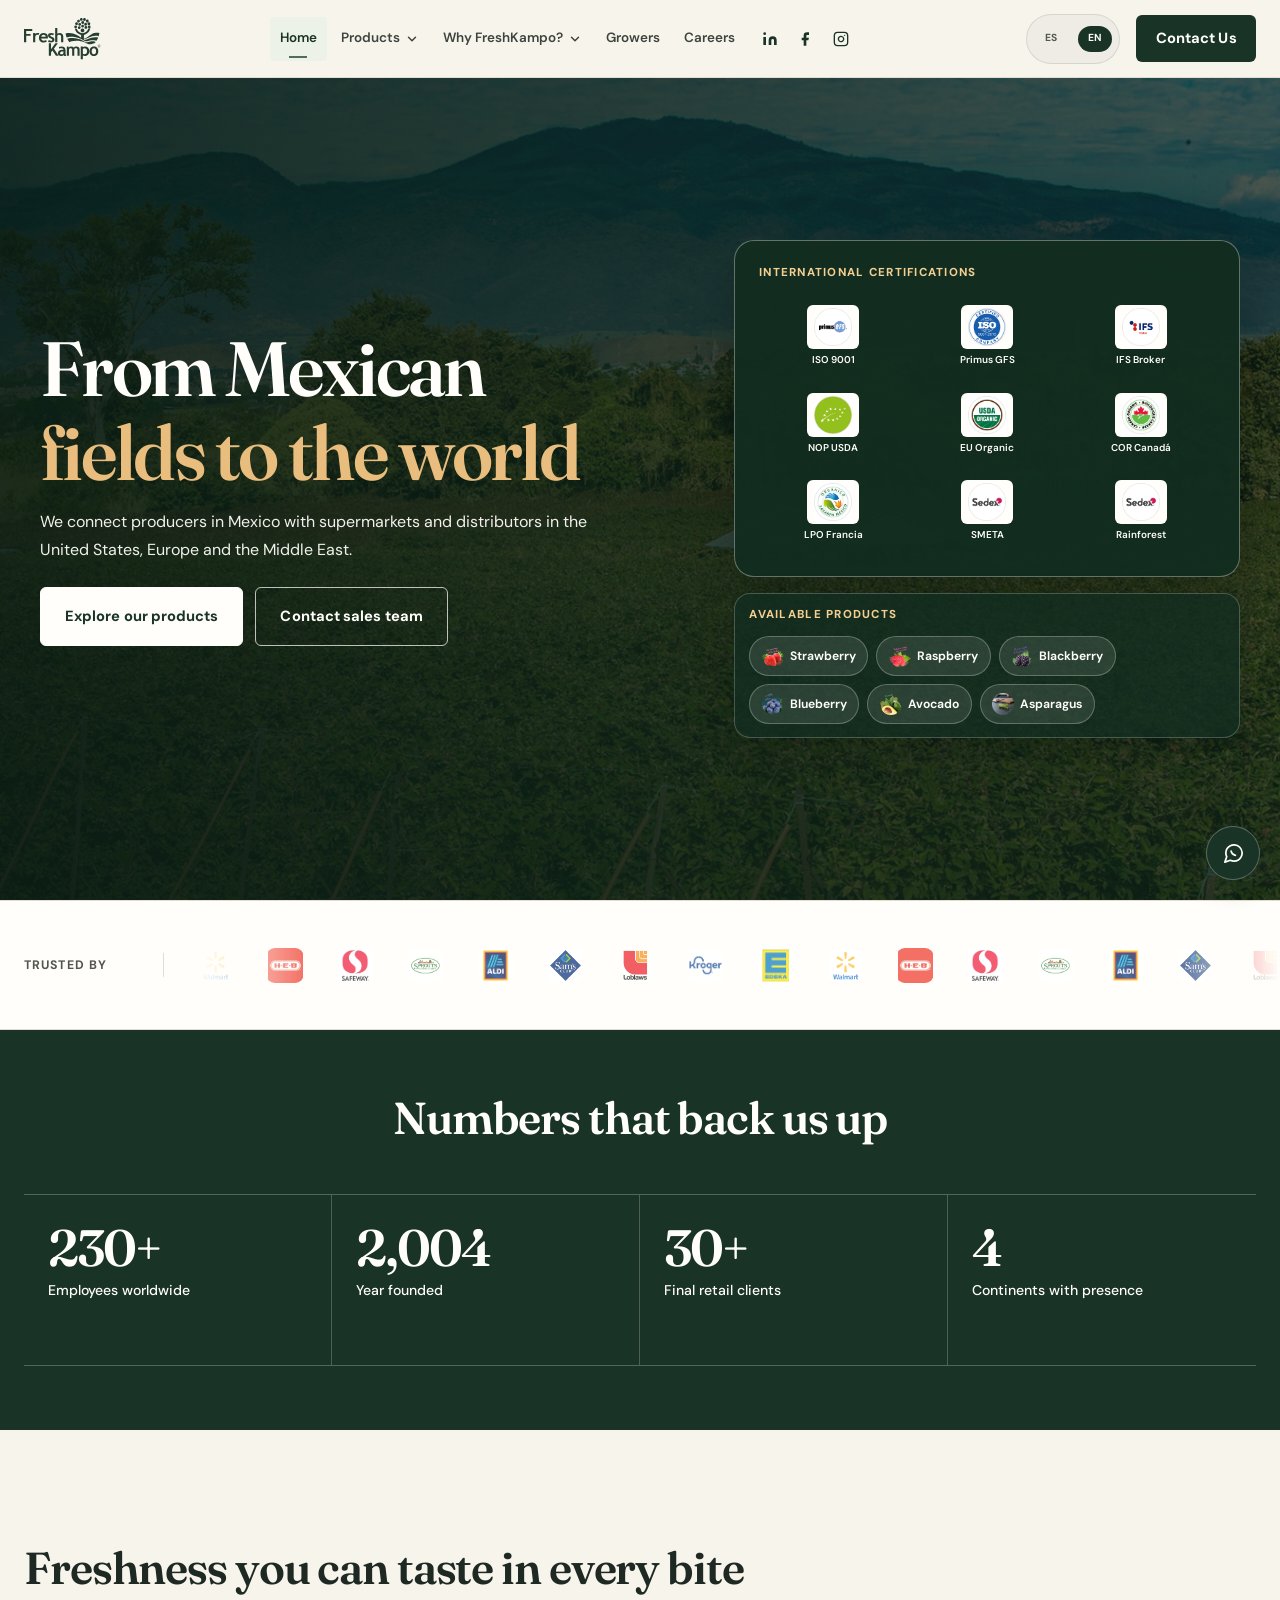
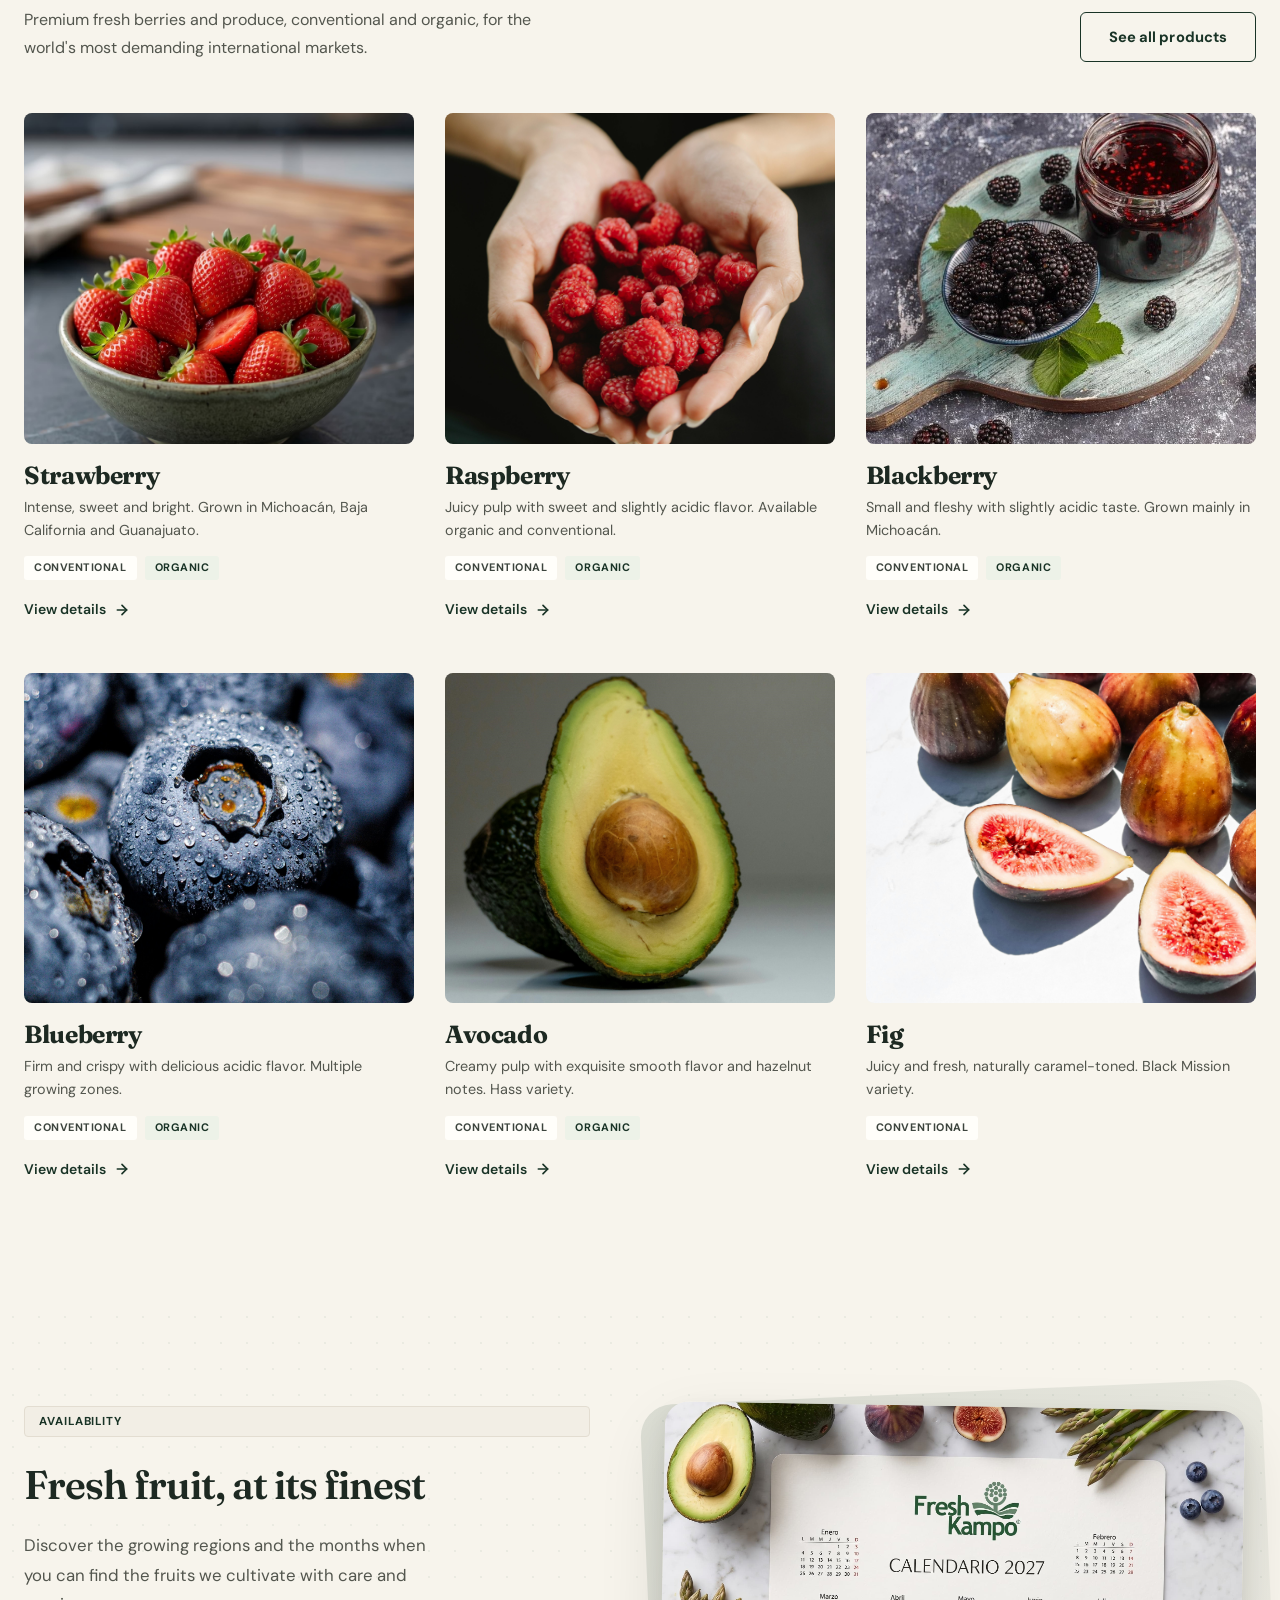
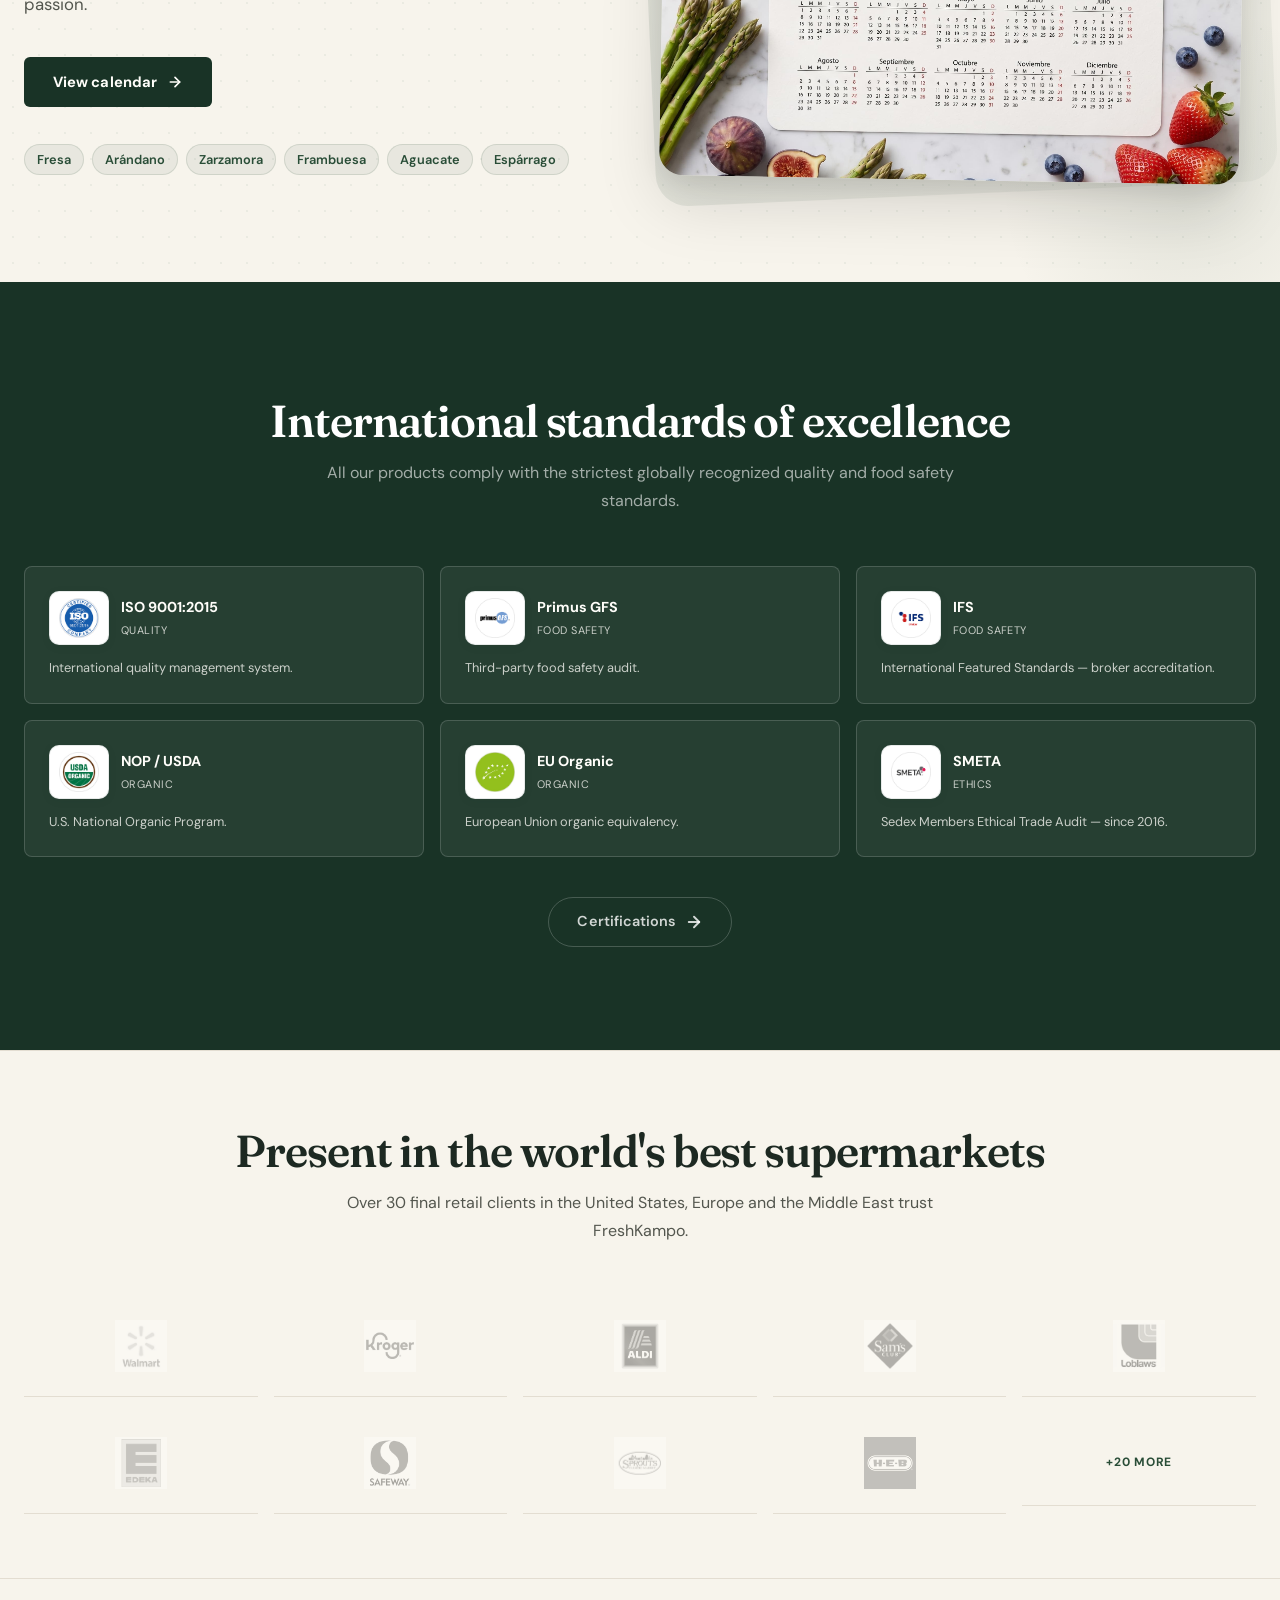
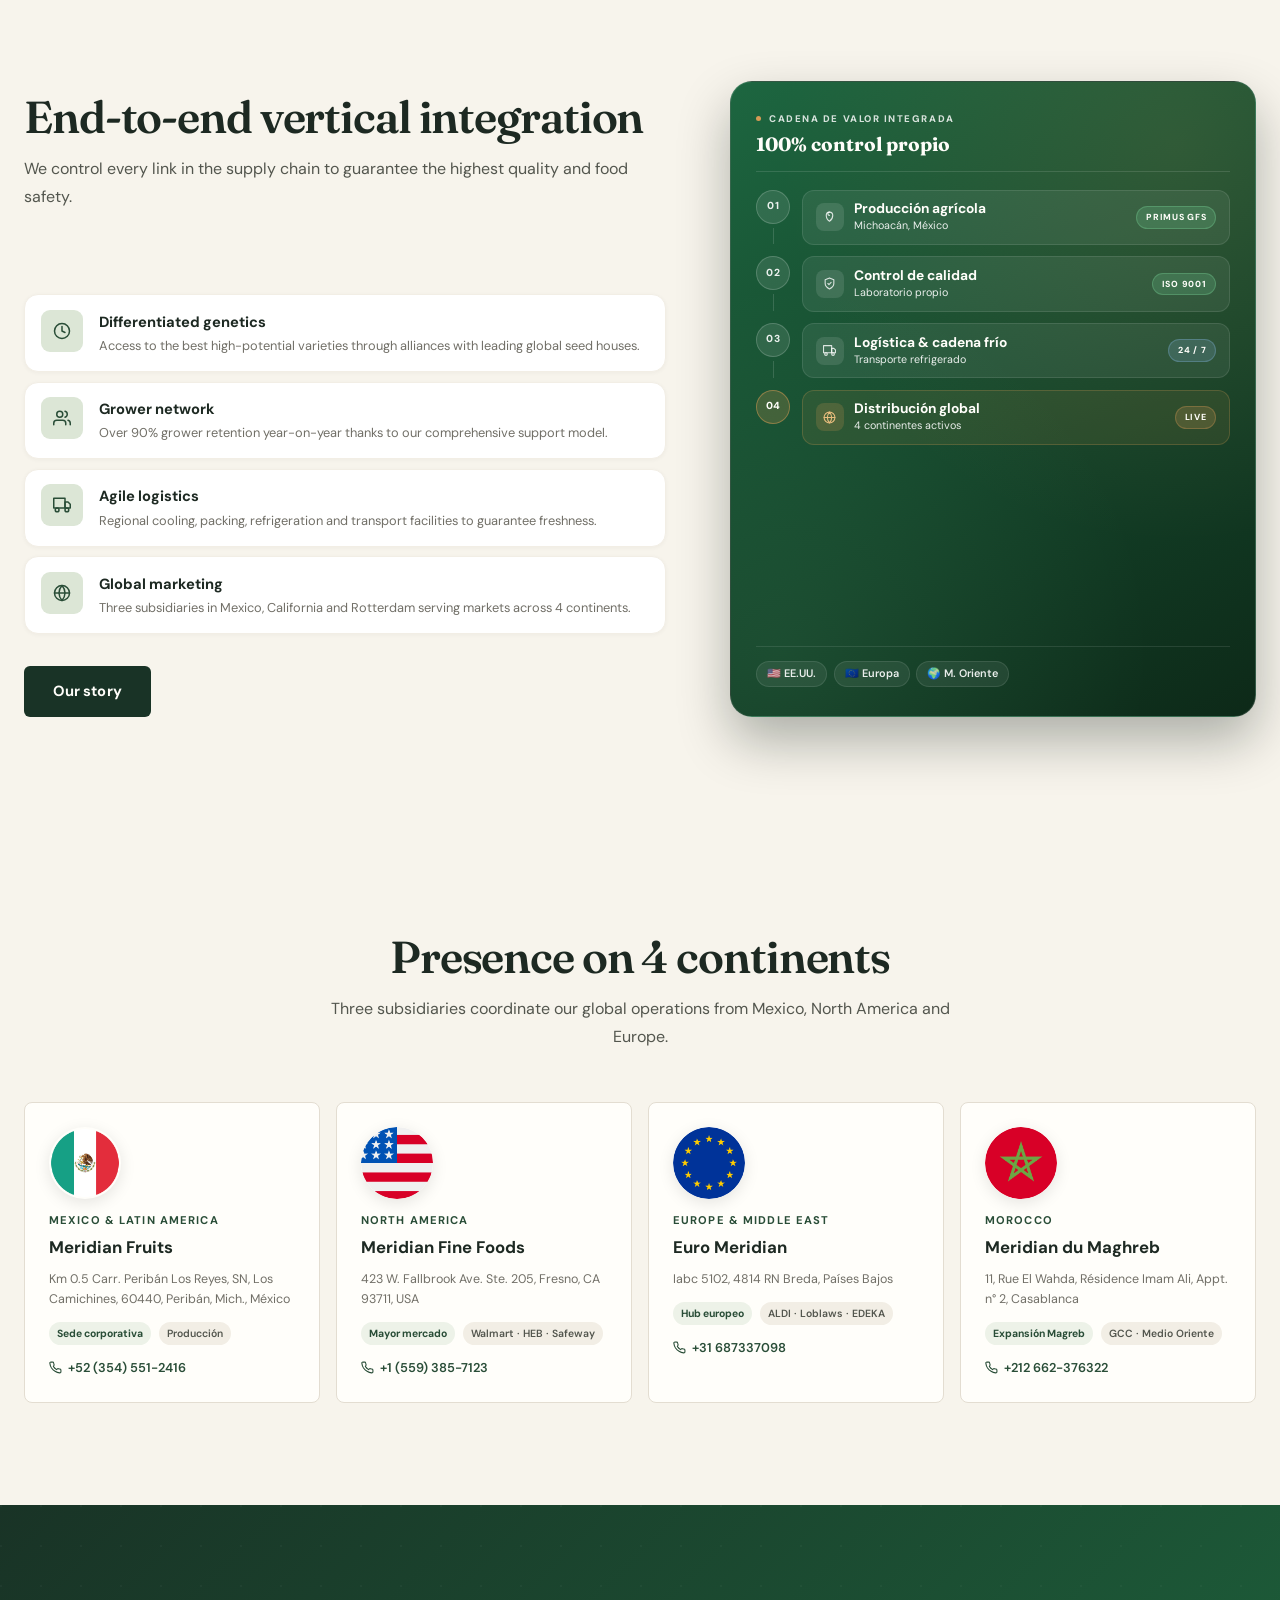
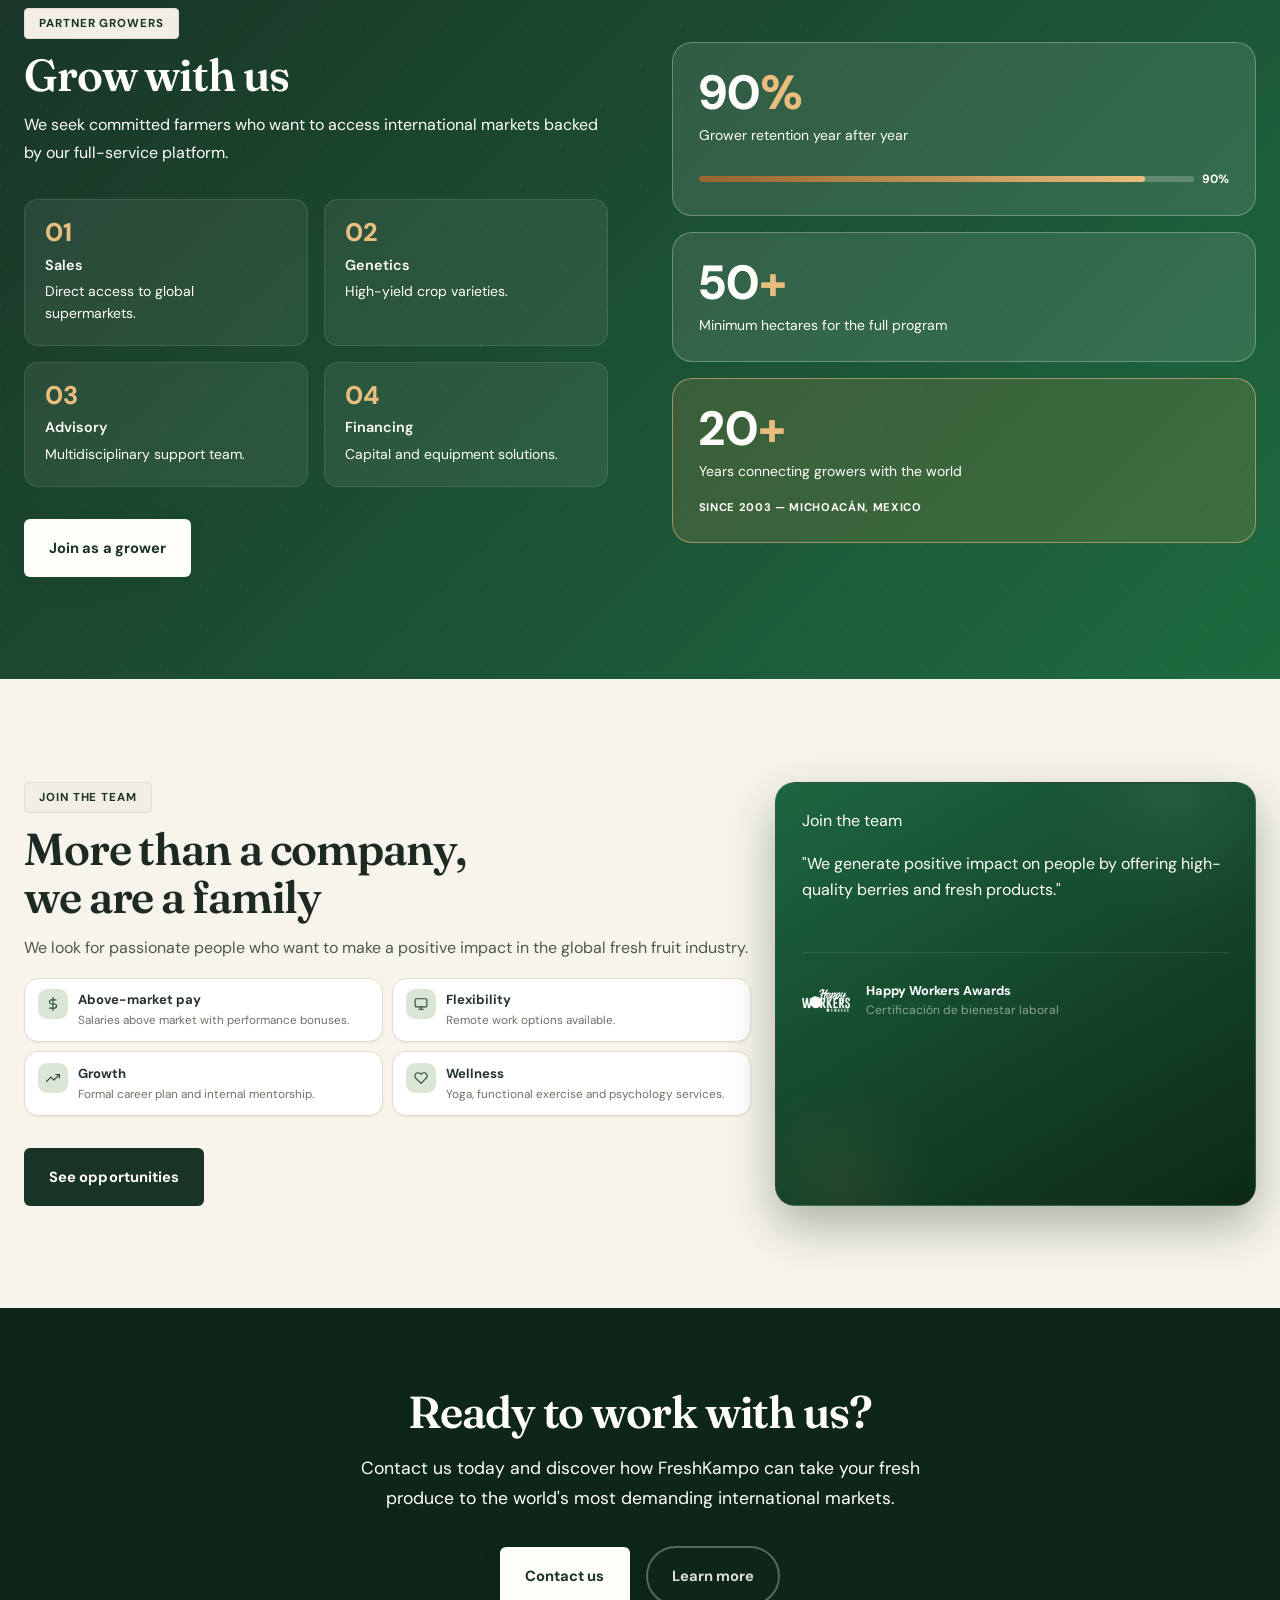
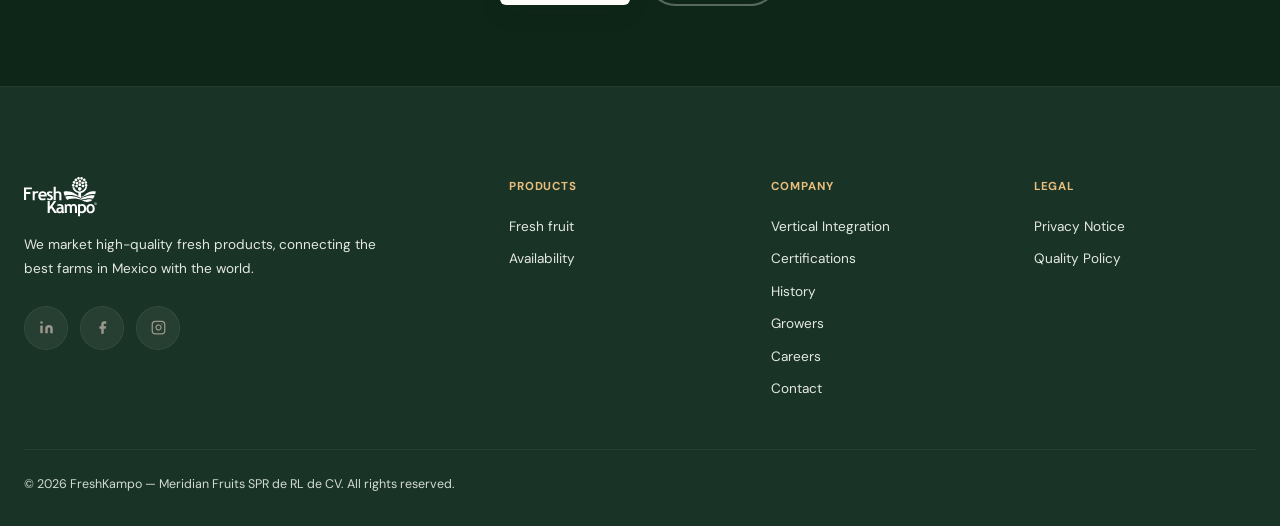
==== commit a568fe62: "V2 act" ====
--- a/index.html
+++ b/index.html
@@ -3,8 +3,8 @@
 <head>
   <meta charset="UTF-8" />
   <meta name="viewport" content="width=device-width, initial-scale=1.0" />
-  <title>FreshKampo — Berries Frescos del Campo al Mundo</title>
-  <meta name="description" content="FreshKampo comercializa berries y productos frescos de alta calidad desde México hacia EE.UU., Europa y Medio Oriente. Certificados internacionalmente." />
+  <title>FreshKampo — Berries mexicanos para mercados internacionales</title>
+  <meta name="description" content="Conectamos productos frescos de México con supermercados y distribuidores en Estados Unidos, Europa y Medio Oriente." />
   <meta name="keywords" content="berries frescos, fresa, frambuesa, zarzamora, arándano, higo, aguacate, espárrago, exportación, México, orgánico, FreshKampo" />
   <meta property="og:title" content="FreshKampo — Del campo al mundo" />
   <meta property="og:description" content="Comercializamos productos frescos de alta calidad, conectando los mejores campos de México con el mundo." />
@@ -13,65 +13,22 @@
   <link rel="canonical" href="https://freshkampo.com/" />
   <!-- Favicon placeholder -->
   <link rel="icon" href="assets/img/faviconV2.png" type="image/png" />
+  <link rel="preload" as="image" href="assets/img/wrapper-integracion-min.jpg" fetchpriority="high" />
   <!-- Styles -->
   <link rel="preconnect" href="https://fonts.googleapis.com" />
   <link rel="preconnect" href="https://fonts.gstatic.com" crossorigin />
-  <link rel="stylesheet" href="css/style.css?v=20260429b" />
+  <link rel="stylesheet" href="css/style.css?v=20261104c" />
+  <link rel="stylesheet" href="css/refresh.css?v=20261105f" />
 </head>
 <body>
 
-<!-- PAGE INTRO — brief entry on return visits -->
-<div id="page-intro" class="hidden" aria-hidden="true">
-  <img id="page-intro-logo" src="assets/img/logo-freshkampo-white.svg" alt="FreshKampo"
-       onerror="this.style.display='none'">
-  <span id="page-intro-tagline">Del campo al mundo</span>
+<div id="splash">
+  <img src="assets/img/logo-freshkampo-white.svg" alt="" class="splash-logo">
+  <span data-i18n="splash-tagline" aria-hidden="true">Del campo al mundo</span>
+  <button class="splash-dismiss" type="button" data-i18n="splash-skip">Omitir</button>
 </div>
 
 <!-- ══════════════════════════════════
-     SPLASH SCREEN — 2026
-══════════════════════════════════ -->
-<div id="splash" role="dialog" aria-modal="true" aria-label="Bienvenido a FreshKampo">
-  <div class="splash-ray" aria-hidden="true"></div>
-  <div class="splash-bg">
-    <img src="assets/img/imagen-home_aguacates.png" alt="" class="splash-bg-img" aria-hidden="true">
-  </div>
-  <div class="splash-particles">
-    <div class="splash-particle"></div>
-    <div class="splash-particle"></div>
-    <div class="splash-particle"></div>
-    <div class="splash-particle"></div>
-    <div class="splash-particle"></div>
-    <div class="splash-particle"></div>
-    <div class="splash-particle"></div>
-  </div>
-  <div class="splash-inner">
-    <div class="splash-logo-wrap">
-      <img src="assets/img/logo-freshkampo-white.svg" alt="FreshKampo" class="splash-logo-img"
-           onerror="this.style.display='none';this.nextElementSibling.style.display='block'">
-      <div class="splash-logo-text-fallback" style="display:none">Fresh<span>Kampo</span></div>
-    </div>
-    <div class="splash-card">
-      <span class="splash-card-badge" data-i18n="splash-badge">Política de Calidad e Inocuidad</span>
-      <h3 data-i18n="splash-title">Comprometidos con la excelencia desde el campo</h3>
-      <p data-i18n="splash-text">En MERIDIAN FRUITS SPR DE RL de CV comercializamos productos frescos con el firme compromiso de satisfacer los requerimientos y expectativas de nuestros clientes.</p>
-      <div class="splash-card-meta" data-i18n="splash-version">Versión 3 — 20/mayo/2024</div>
-    </div>
-    <div class="splash-progress">
-      <div class="splash-bar-track"><div class="splash-bar-fill"></div></div>
-    </div>
-    <button class="splash-dismiss" aria-label="Cerrar splash">
-      <svg xmlns="http://www.w3.org/2000/svg" viewBox="0 0 24 24" fill="none" stroke="currentColor" stroke-width="2" stroke-linecap="round" stroke-linejoin="round"><line x1="18" y1="6" x2="6" y2="18"/><line x1="6" y1="6" x2="18" y2="18"/></svg>
-      <span data-i18n="splash-skip">Cerrar</span>
-    </button>
-  </div>
-</div>
-
-<!-- ══════════════════════════════════
-     TOP BAR
-══════════════════════════════════ -->
-<div id="top-bar-slot"></div>
-
-<!-- ══════════════════════════════════
      NAVIGATION
 ══════════════════════════════════ -->
 <div id="nav-slot"></div>
@@ -79,47 +36,29 @@
 <!-- ══════════════════════════════════
      HERO
 ══════════════════════════════════ -->
-<section class="hero" aria-label="Hero">
-  <div class="hero-bg-img" aria-hidden="true"></div>
+<section class="hero hero--field-layers" aria-labelledby="hero-heading">
   <div class="hero-video-bg" aria-hidden="true">
-    <video autoplay muted loop playsinline preload="metadata">
-      <source src="assets/video/hero.mp4" type="video/mp4" />
+    <video autoplay muted loop playsinline preload="metadata" poster="assets/img/wrapper-integracion-min.jpg">
+      <source src="assets/video/hero.mp4" type="video/mp4">
     </video>
   </div>
   <div class="hero-gradient" aria-hidden="true"></div>
-  <div class="hero-pattern" aria-hidden="true"></div>
-  <div class="hero-blob" aria-hidden="true"></div>
   <div class="container">
     <!-- Left content -->
     <div class="hero-content">
-      <div class="hero-badge" data-i18n="hero-badge">Líder en berries frescos desde 2004</div>
-      <h1>
-        <span data-i18n="hero-h1-line1">Del campo al</span><br>
+      <h1 id="hero-heading">
+        <span data-i18n="hero-h1-line1">Del campo al</span>
         <em data-i18n="hero-h1-line2">mundo</em>
       </h1>
-      <p class="hero-desc" data-i18n="hero-desc">Comercializamos productos frescos de primera calidad, conectando los mejores campos de México con supermercados y distribuidores en Estados Unidos, Europa y Medio Oriente.</p>
+      <p class="hero-desc" data-i18n="hero-desc">Conectamos productores de México con supermercados y distribuidores en Estados Unidos, Europa y Medio Oriente.</p>
       <div class="hero-actions">
-        <a href="productos.html" class="btn btn-white btn-lg" data-i18n="hero-cta1">Conoce nuestros productos</a>
-        <a href="contacto.html" class="btn btn-lg" style="color:rgba(255,255,255,.85);border:1.5px solid rgba(255,255,255,.25);border-radius:9999px;padding:1rem 2.25rem;" data-i18n="hero-cta2">Contáctanos</a>
-      </div>
-      <div class="hero-stats">
-        <div class="hero-stat">
-          <div class="hero-stat-num">230<span>+</span></div>
-          <div class="hero-stat-label" data-i18n="hero-stat1-label">Colaboradores globales</div>
-        </div>
-        <div class="hero-stat">
-          <div class="hero-stat-num">30<span>+</span></div>
-          <div class="hero-stat-label" data-i18n="hero-stat2-label">Clientes minoristas</div>
-        </div>
-        <div class="hero-stat">
-          <div class="hero-stat-num">20<span>+</span></div>
-          <div class="hero-stat-label" data-i18n="hero-stat3-label">Años de experiencia</div>
-        </div>
-      </div>
-    </div>
-
-    <!-- Right visual -->
-    <div class="hero-visual" aria-hidden="true">
+        <a href="productos.html" class="btn btn-primary btn-lg" data-i18n="hero-cta1">Conoce nuestros productos</a>
+        <a href="contacto.html" class="btn btn-outline btn-lg" data-i18n="hero-cta2">Contacto comercial</a>
+      </div>
+    </div>
+
+    <!-- Proof points -->
+    <div class="hero-visual">
       <div class="hero-card-glass">
         <div class="hero-card-title" data-i18n="hero-card-certs">Certificaciones Internacionales</div>
         <div class="hero-cert-grid">
@@ -164,12 +103,12 @@
       <div class="hero-products-mini">
         <div class="hero-products-mini-title" data-i18n="hero-card-products">Productos disponibles</div>
         <div class="hero-chips">
-          <span class="hero-chip">🍓 <span data-i18n="p1-name">Fresa</span></span>
-          <span class="hero-chip">🍓 <span data-i18n="p2-name">Frambuesa</span></span>
-          <span class="hero-chip">🍇 <span data-i18n="p3-name">Zarzamora</span></span>
-          <span class="hero-chip">🍇 <span data-i18n="p4-name">Arándano</span></span>
-          <span class="hero-chip">🥑 <span data-i18n="p6-name">Aguacate</span></span>
-          <span class="hero-chip">🌿 <span data-i18n="p7-name">Espárrago</span></span>
+          <span class="hero-chip"><img class="hero-chip-icon" src="assets/img/imagen-fresa-01-min.png" alt="" aria-hidden="true"><span data-i18n="p1-name">Fresa</span></span>
+          <span class="hero-chip"><img class="hero-chip-icon" src="assets/img/imagen-frambuesa-min.png" alt="" aria-hidden="true"><span data-i18n="p2-name">Frambuesa</span></span>
+          <span class="hero-chip"><img class="hero-chip-icon" src="assets/img/imagen-zarzamora-02-min.png" alt="" aria-hidden="true"><span data-i18n="p3-name">Zarzamora</span></span>
+          <span class="hero-chip"><img class="hero-chip-icon" src="assets/img/imagen-arandano-min.png" alt="" aria-hidden="true"><span data-i18n="p4-name">Arándano</span></span>
+          <span class="hero-chip"><img class="hero-chip-icon" src="assets/img/imagen-aguacate-min.png" alt="" aria-hidden="true"><span data-i18n="p6-name">Aguacate</span></span>
+          <span class="hero-chip"><img class="hero-chip-icon" src="assets/img/imagen-esparrago-min.png" alt="" aria-hidden="true"><span data-i18n="p7-name">Espárrago</span></span>
         </div>
       </div>
     </div>
@@ -269,7 +208,6 @@
       <a href="productos.html#fresa" class="product-card reveal reveal-delay-1">
         <div class="product-card-image product-card-image--clean product-card-image--fresa" aria-hidden="true">
           <img src="assets/img/fresas.png" alt="Fresa FreshKampo" loading="lazy">
-          <span class="product-card-glyph">🍓</span>
         </div>
         <div class="product-card-body">
           <h3 class="product-card-title" data-i18n="p1-name">Fresa</h3>
@@ -288,7 +226,6 @@
       <a href="productos.html#frambuesa" class="product-card reveal reveal-delay-2">
         <div class="product-card-image product-card-image--clean product-card-image--frambuesa" aria-hidden="true">
           <img src="assets/img/frambuesa.jpg" alt="Frambuesa FreshKampo" loading="lazy">
-          <span class="product-card-glyph">🍒</span>
         </div>
         <div class="product-card-body">
           <h3 class="product-card-title" data-i18n="p2-name">Frambuesa</h3>
@@ -307,7 +244,6 @@
       <a href="productos.html#zarzamora" class="product-card reveal reveal-delay-3">
         <div class="product-card-image product-card-image--clean product-card-image--zarzamora" aria-hidden="true">
           <img src="assets/img/zarzamora.jpg" alt="Zarzamora FreshKampo" loading="lazy">
-          <span class="product-card-glyph">🍇</span>
         </div>
         <div class="product-card-body">
           <h3 class="product-card-title" data-i18n="p3-name">Zarzamora</h3>
@@ -326,7 +262,6 @@
       <a href="productos.html#arandano" class="product-card reveal reveal-delay-1">
         <div class="product-card-image product-card-image--clean product-card-image--arandano" aria-hidden="true">
           <img src="assets/img/arandano.jpg" alt="Arándano FreshKampo" loading="lazy">
-          <span class="product-card-glyph">🫐</span>
         </div>
         <div class="product-card-body">
           <h3 class="product-card-title" data-i18n="p4-name">Arándano</h3>
@@ -345,7 +280,6 @@
       <a href="productos.html#aguacate" class="product-card reveal reveal-delay-2">
         <div class="product-card-image product-card-image--clean product-card-image--aguacate" aria-hidden="true">
           <img src="assets/img/aguacate.jpg" alt="Aguacate FreshKampo" loading="lazy">
-          <span class="product-card-glyph">🥑</span>
         </div>
         <div class="product-card-body">
           <h3 class="product-card-title" data-i18n="p6-name">Aguacate</h3>
@@ -364,7 +298,6 @@
       <a href="productos.html#higo" class="product-card reveal reveal-delay-3">
         <div class="product-card-image product-card-image--clean product-card-image--higo" aria-hidden="true">
           <img src="assets/img/higo.jpg" alt="Higo FreshKampo" loading="lazy">
-          <span class="product-card-glyph">🍈</span>
         </div>
         <div class="product-card-body">
           <h3 class="product-card-title" data-i18n="p5-name">Higo</h3>
@@ -412,12 +345,12 @@
           <svg xmlns="http://www.w3.org/2000/svg" viewBox="0 0 24 24" fill="none" stroke="currentColor" stroke-width="2.5" stroke-linecap="round" stroke-linejoin="round"><line x1="5" y1="12" x2="19" y2="12"/><polyline points="12 5 19 12 12 19"/></svg>
         </a>
         <div class="avail-prev-fruits">
-          <span class="avail-prev-fruit">🍓 Fresa</span>
-          <span class="avail-prev-fruit">🍇 Arándano</span>
-          <span class="avail-prev-fruit">🍇 Zarzamora</span>
-          <span class="avail-prev-fruit">🍈 Frambuesa</span>
-          <span class="avail-prev-fruit">🥑 Aguacate</span>
-          <span class="avail-prev-fruit">🌿 Espárrago</span>
+          <span class="avail-prev-fruit">Fresa</span>
+          <span class="avail-prev-fruit">Arándano</span>
+          <span class="avail-prev-fruit">Zarzamora</span>
+          <span class="avail-prev-fruit">Frambuesa</span>
+          <span class="avail-prev-fruit">Aguacate</span>
+          <span class="avail-prev-fruit">Espárrago</span>
         </div>
       </div>
 
@@ -714,37 +647,37 @@
     <div class="producers-grid">
       <div class="producers-content">
         <span class="badge badge-accent" data-i18n="producers-badge">Socios productores</span>
-        <h2 id="producers-heading" style="color:white;margin-top:.75rem" data-i18n="producers-h2">Crece con nosotros</h2>
-        <p style="color:rgba(255,255,255,.75);margin-top:.75rem" data-i18n="producers-desc">Buscamos agricultores comprometidos con la excelencia que quieran acceder a mercados internacionales con el respaldo de nuestra plataforma.</p>
+        <h2 id="producers-heading" style="margin-top:.75rem" data-i18n="producers-h2">Crece con nosotros</h2>
+        <p data-i18n="producers-desc">Buscamos agricultores comprometidos con la excelencia que quieran acceder a mercados internacionales con el respaldo de nuestra plataforma.</p>
         <div class="producers-pillars">
           <div class="pillar-card"><div class="pillar-num">01</div><div class="pillar-title" data-i18n="pillar1-title">Comercialización</div><div class="pillar-desc" data-i18n="pillar1-desc">Acceso directo a supermercados globales.</div></div>
           <div class="pillar-card"><div class="pillar-num">02</div><div class="pillar-title" data-i18n="pillar2-title">Genética</div><div class="pillar-desc" data-i18n="pillar2-desc">Variedades de alto rendimiento.</div></div>
           <div class="pillar-card"><div class="pillar-num">03</div><div class="pillar-title" data-i18n="pillar3-title">Asesoría</div><div class="pillar-desc" data-i18n="pillar3-desc">Equipo multidisciplinario de apoyo.</div></div>
           <div class="pillar-card"><div class="pillar-num">04</div><div class="pillar-title" data-i18n="pillar4-title">Financiamiento</div><div class="pillar-desc" data-i18n="pillar4-desc">Soluciones de capital y equipo.</div></div>
         </div>
-        <div style="margin-top:2rem;">
+        <div class="producers-action">
           <a href="productores.html" class="btn btn-white btn-lg" data-i18n="producers-cta">Únete como productor</a>
         </div>
       </div>
-      <div aria-hidden="true" style="display:flex;flex-direction:column;gap:1rem;">
-        <div style="background:rgba(255,255,255,.08);border:1px solid rgba(255,255,255,.1);border-radius:20px;padding:2rem;">
-          <div style="font-size:3rem;font-weight:800;color:white;line-height:1;">90<span style="color:#C8A951;">%</span></div>
-          <div style="font-size:.875rem;color:rgba(255,255,255,.6);margin-top:.5rem;">Retención de productores año tras año</div>
-          <div style="margin-top:1.5rem;display:flex;gap:.5rem;align-items:center;">
-            <div style="flex:1;height:6px;background:rgba(255,255,255,.1);border-radius:9999px;overflow:hidden;">
-              <div style="width:90%;height:100%;background:linear-gradient(90deg,#C8A951,#E8C96A);border-radius:9999px;"></div>
+      <div class="producers-stats">
+        <div class="producers-stat-card">
+          <div class="producers-stat-value">90<span>%</span></div>
+          <p class="producers-stat-label" data-i18n="producer-retention-label">Retención de productores año tras año</p>
+          <div class="producers-stat-meter" aria-hidden="true">
+            <div class="producers-stat-meter-track">
+              <span></span>
             </div>
-            <span style="font-size:.75rem;color:#E8C96A;font-weight:700;">90%</span>
-          </div>
-        </div>
-        <div style="background:rgba(255,255,255,.08);border:1px solid rgba(255,255,255,.1);border-radius:20px;padding:2rem;">
-          <div style="font-size:3rem;font-weight:800;color:white;line-height:1;">50<span style="color:#C8A951;">+</span></div>
-          <div style="font-size:.875rem;color:rgba(255,255,255,.6);margin-top:.5rem;">Hectáreas mínimas para programa completo</div>
-        </div>
-        <div style="background:rgba(200,169,81,.12);border:1px solid rgba(200,169,81,.25);border-radius:20px;padding:2rem;">
-          <div style="font-size:3rem;font-weight:800;color:white;line-height:1;">20<span style="color:#C8A951;">+</span></div>
-          <div style="font-size:.875rem;color:rgba(255,255,255,.6);margin-top:.5rem;">Años conectando productores con el mundo</div>
-          <div style="margin-top:1rem;font-size:.7rem;color:#E8C96A;font-weight:600;letter-spacing:.06em;text-transform:uppercase;">Desde 2003 — Michoacán, México</div>
+            <span class="producers-stat-meter-label">90%</span>
+          </div>
+        </div>
+        <div class="producers-stat-card">
+          <div class="producers-stat-value">50<span>+</span></div>
+          <p class="producers-stat-label" data-i18n="producer-hectares-label">Hectáreas mínimas para programa completo</p>
+        </div>
+        <div class="producers-stat-card producers-stat-card--origin">
+          <div class="producers-stat-value">20<span>+</span></div>
+          <p class="producers-stat-label" data-i18n="producer-years-label">Años conectando productores con el mundo</p>
+          <div class="producers-stat-origin" data-i18n="producer-since">Desde 2003 — Michoacán, México</div>
         </div>
       </div>
     </div>
@@ -813,195 +746,12 @@
   </div>
 </section>
 
-<!-- ══════════════════════════════════
-     FOOTER
-══════════════════════════════════ -->
-<footer role="contentinfo">
-  <div class="container">
-    <div class="footer-top">
-      <div class="footer-brand">
-        <div class="footer-logo">
-          <img src="assets/img/logo-footer.svg" alt="FreshKampo" style="height:40px;width:auto;filter:brightness(0) invert(1)"
-               onerror="this.outerHTML='<span>Fresh<span style=\'color:var(--c-accent)\'>Kampo</span></span>'">
-        </div>
-        <p class="footer-desc" data-i18n="footer-desc">Comercializamos productos frescos de alta calidad, conectando los mejores campos de México con el mundo.</p>
-        <div class="footer-social">
-          <a href="https://www.linkedin.com/company/freshkampo/" target="_blank" rel="noopener" class="footer-social-btn" aria-label="LinkedIn">
-            <svg xmlns="http://www.w3.org/2000/svg" viewBox="0 0 24 24" fill="currentColor"><path d="M16 8a6 6 0 0 1 6 6v7h-4v-7a2 2 0 0 0-2-2 2 2 0 0 0-2 2v7h-4v-7a6 6 0 0 1 6-6z"/><rect x="2" y="9" width="4" height="12"/><circle cx="4" cy="4" r="2"/></svg>
-          </a>
-          <a href="https://www.facebook.com/FreshKampo" target="_blank" rel="noopener" class="footer-social-btn" aria-label="Facebook">
-            <svg xmlns="http://www.w3.org/2000/svg" viewBox="0 0 24 24" fill="currentColor"><path d="M18 2h-3a5 5 0 0 0-5 5v3H7v4h3v8h4v-8h3l1-4h-4V7a1 1 0 0 1 1-1h3z"/></svg>
-          </a>
-          <a href="https://www.instagram.com/freshkampo" target="_blank" rel="noopener" class="footer-social-btn" aria-label="Instagram">
-            <svg xmlns="http://www.w3.org/2000/svg" viewBox="0 0 24 24" fill="none" stroke="currentColor" stroke-width="2" stroke-linecap="round" stroke-linejoin="round"><rect x="2" y="2" width="20" height="20" rx="5" ry="5"/><path d="M16 11.37A4 4 0 1 1 12.63 8 4 4 0 0 1 16 11.37z"/><line x1="17.5" y1="6.5" x2="17.51" y2="6.5"/></svg>
-          </a>
-        </div>
-      </div>
-
-      <div>
-        <div class="footer-col-title" data-i18n="footer-col1">Productos</div>
-        <nav class="footer-links" aria-label="Products navigation">
-          <a href="productos.html" class="footer-link" data-i18n="footer-link-fruit">Fruta fresca</a>
-          <a href="disponibilidad.html" class="footer-link" data-i18n="footer-link-availability">Disponibilidad</a>
-        </nav>
-      </div>
-
-      <div>
-        <div class="footer-col-title" data-i18n="footer-col2">Empresa</div>
-        <nav class="footer-links" aria-label="Company navigation">
-          <a href="integracion-vertical.html" class="footer-link" data-i18n="footer-link-integration">Integración Vertical</a>
-          <a href="certificaciones.html" class="footer-link" data-i18n="footer-link-certs">Certificaciones</a>
-          <a href="historia.html" class="footer-link" data-i18n="footer-link-history">Historia</a>
-          <a href="productores.html" class="footer-link" data-i18n="footer-link-producers">Productores</a>
-          <a href="carreras.html" class="footer-link" data-i18n="footer-link-careers">Carreras</a>
-          <a href="contacto.html" class="footer-link" data-i18n="footer-link-contact">Contacto</a>
-        </nav>
-      </div>
-
-      <div>
-        <div class="footer-col-title" data-i18n="footer-col3">Legal</div>
-        <nav class="footer-links" aria-label="Legal navigation">
-          <a href="aviso-privacidad.html" class="footer-link" data-i18n="footer-link-privacy">Aviso de Privacidad</a>
-          <a href="#" class="footer-link" data-modal="quality" data-i18n="footer-link-quality">Política de Calidad</a>
-        </nav>
-      </div>
-    </div>
-
-    <div class="footer-bottom">
-      <span data-i18n="footer-copy">© 2026 FreshKampo — Meridian Fruits SPR de RL de CV. Todos los derechos reservados.</span>
-      <div class="footer-bottom-links">
-        <a href="aviso-privacidad.html" data-i18n="footer-link-privacy">Aviso de Privacidad</a>
-      </div>
-    </div>
-  </div>
-</footer>
-
-<!-- ══════════════════════════════════
-     QUALITY POLICY MODAL
-══════════════════════════════════ -->
-<div id="qualityModal" class="modal-overlay" role="dialog" aria-modal="true" aria-labelledby="modal-title">
-  <div class="modal modal-policy">
-    <div class="modal-header">
-      <div class="modal-header-top">
-        <span class="modal-badge" data-i18n="modal-badge">Política de Calidad &amp; Inocuidad</span>
-        <button class="modal-close" aria-label="Cerrar">
-          <svg xmlns="http://www.w3.org/2000/svg" viewBox="0 0 24 24" fill="none" stroke="currentColor" stroke-width="2.5" stroke-linecap="round" stroke-linejoin="round" width="16" height="16"><line x1="18" y1="6" x2="6" y2="18"/><line x1="6" y1="6" x2="18" y2="18"/></svg>
-        </button>
-      </div>
-      <div class="modal-header-identity">
-        <div class="modal-header-shield">
-          <svg xmlns="http://www.w3.org/2000/svg" viewBox="0 0 24 24" fill="none" stroke="var(--c-accent)" stroke-width="2" stroke-linecap="round" stroke-linejoin="round" width="22" height="22"><path d="M12 22s8-4 8-10V5l-8-3-8 3v7c0 6 8 10 8 10z"/><path d="M9 12l2 2 4-4"/></svg>
-        </div>
-        <div>
-          <h2 id="modal-title" class="modal-title" data-i18n="modal-title">FreshKampo</h2>
-          <p class="modal-subtitle" data-i18n="modal-subtitle">Meridian Fruits SPR de RL de CV</p>
-        </div>
-      </div>
-      <div class="modal-header-meta" aria-hidden="true">
-        <span class="modal-header-pill">Certificaciones vigentes</span>
-        <span class="modal-header-pill">Gestión integral de riesgos</span>
-      </div>
-    </div>
-
-    <div class="modal-body">
-      <div class="modal-intro-card">
-        <p data-i18n="modal-intro">En MERIDIAN FRUITS SPR DE RL de CV, comercializamos productos frescos para el deleite de nuestros clientes y consumidores con nuestro firme compromiso de satisfacer sus requerimientos y expectativas. Comprometidos con la calidad e inocuidad de nuestros productos en toda la cadena de suministro y con la mejora continua basados en los siguientes principios:</p>
-      </div>
-
-      <div class="modal-block">
-        <div class="modal-section-head">
-          <span class="modal-section-eyebrow">Principios rectores</span>
-        </div>
-        <div class="modal-principles">
-          <div class="principle-item">
-            <div class="principle-num">1</div>
-            <div class="principle-body">
-              <strong class="principle-title">Desarrollo de productores</strong>
-              <p class="principle-text" data-i18n="principle1">Desarrollamos productores confiables, brindando acompañamiento todo el ciclo de producción.</p>
-            </div>
-          </div>
-          <div class="principle-item">
-            <div class="principle-num">2</div>
-            <div class="principle-body">
-              <strong class="principle-title">Libertad de operar</strong>
-              <p class="principle-text" data-i18n="principle2">Asegurar la libertad de operar a través del cumplimiento de la normativa aplicable y de la excelencia de nuestros sistemas de calidad para mantener la confianza con nuestros clientes.</p>
-            </div>
-          </div>
-          <div class="principle-item">
-            <div class="principle-num">3</div>
-            <div class="principle-body">
-              <strong class="principle-title">Cadena de suministro eficiente</strong>
-              <p class="principle-text" data-i18n="principle3">Comprometidos con una cadena de suministros eficiente a través de una gestión efectiva de nuestros procesos operativos y evaluando riesgos de manera constante.</p>
-            </div>
-          </div>
-          <div class="principle-item">
-            <div class="principle-num">4</div>
-            <div class="principle-body">
-              <strong class="principle-title">Seguridad de la información</strong>
-              <p class="principle-text" data-i18n="principle4">Implementamos políticas y controles de seguridad en nuestros procesos, con un buen uso de herramientas tecnológicas disponibles que respaldan la integridad, confidencialidad y disponibilidad de la información.</p>
-            </div>
-          </div>
-          <div class="principle-item">
-            <div class="principle-num">5</div>
-            <div class="principle-body">
-              <strong class="principle-title">Ambiente laboral</strong>
-              <p class="principle-text" data-i18n="principle5">Promovemos un ambiente positivo y espacio laboral seguro.</p>
-            </div>
-          </div>
-        </div>
-      </div>
-
-      <div class="modal-block">
-        <div class="modal-section-head">
-          <span class="modal-section-eyebrow">Certificaciones vigentes</span>
-        </div>
-        <div class="modal-cert-grid">
-          <div class="modal-cert-item">
-            <img src="assets/img/logo-cert-primus.png" alt="Primus GFS" loading="lazy">
-            <span>Primus GFS</span>
-          </div>
-          <div class="modal-cert-item">
-            <img src="assets/img/logo-cert-primus-gap.png" alt="Global G.A.P." loading="lazy">
-            <span>Global G.A.P.</span>
-          </div>
-          <div class="modal-cert-item">
-            <img src="assets/img/logo-cert-ifs.png" alt="IFS Broker" loading="lazy">
-            <span>IFS Broker</span>
-          </div>
-          <div class="modal-cert-item">
-            <img src="assets/img/logo-cert-iso9001.png" alt="ISO 9001" loading="lazy">
-            <span>ISO 9001</span>
-          </div>
-        </div>
-      </div>
-
-      <div class="modal-meta-bar">
-        <div class="modal-meta-item">
-          <span class="modal-meta-label">Fecha de emisión</span>
-          <strong class="modal-meta-value" data-i18n="modal-date">20 de mayo de 2026</strong>
-        </div>
-        <div class="modal-meta-sep"></div>
-        <div class="modal-meta-item">
-          <span class="modal-meta-label">Versión</span>
-          <strong class="modal-meta-value" data-i18n="modal-version">Versión 3</strong>
-        </div>
-        <div class="modal-meta-sep"></div>
-        <div class="modal-meta-item">
-          <span class="modal-meta-label">Empresa</span>
-          <strong class="modal-meta-value">Meridian Fruits SPR de RL de CV</strong>
-        </div>
-      </div>
-    </div>
-
-    <div class="modal-actions">
-      <button class="btn btn-primary modal-action-close" style="width:100%;justify-content:center;gap:.6rem;" data-i18n="modal-close-btn">Cerrar</button>
-    </div>
-  </div>
-</div>
+<div id="footer-slot"></div>
+<div id="modal-slot"></div>
 
 <!-- Scripts -->
-<script src="js/i18n.js?v=20260429b"></script>
-<script src="js/nav.js?v=20260429b"></script>
-<script src="js/app.js?v=20260429b"></script>
+<script src="js/i18n.js?v=20261105f"></script>
+<script src="js/nav.js?v=20261105f"></script>
+<script src="js/app.js?v=20261105f"></script>
 </body>
 </html>
--- a/css/style.css
+++ b/css/style.css
@@ -4,32 +4,32 @@
    ============================================================ */
 
 /* ── Google Fonts ── */
-@import url('https://fonts.googleapis.com/css2?family=Inter:wght@300;400;500;600;700;800;900&family=Playfair+Display:ital,wght@0,600;0,700;1,600&display=swap');
+@import url('https://fonts.googleapis.com/css2?family=DM+Sans:wght@400;500;600;700&family=Fraunces:opsz,wght@9..144,500;9..144,600;9..144,700&display=swap');
 
 /* ── Design Tokens ── */
 :root {
-  --c-primary:       #1A5C38;
-  --c-primary-dark:  #0D3D24;
-  --c-primary-light: #2A7A4E;
-  --c-primary-50:    #F0F9F4;
-  --c-primary-100:   #DCFCE7;
-  --c-accent:        #C8A951;
-  --c-accent-light:  #E8C96A;
-  --c-accent-dark:   #A8893A;
-  --c-red:           #BB0D3A;
-  --c-white:         #FFFFFF;
-  --c-gray-50:       #F8FAFC;
-  --c-gray-100:      #F1F5F9;
-  --c-gray-200:      #E2E8F0;
-  --c-gray-300:      #CBD5E1;
-  --c-gray-400:      #94A3B8;
-  --c-gray-500:      #64748B;
-  --c-gray-600:      #475569;
-  --c-gray-700:      #334155;
-  --c-gray-800:      #1E293B;
-  --c-gray-900:      #0F172A;
-  --font-sans:  'Inter', system-ui, -apple-system, sans-serif;
-  --font-serif: 'Playfair Display', Georgia, serif;
+  --c-primary:       #294D37;
+  --c-primary-dark:  #193326;
+  --c-primary-light: #496D50;
+  --c-primary-50:    #EDF2E8;
+  --c-primary-100:   #DCE6D6;
+  --c-accent:        #D69A55;
+  --c-accent-light:  #E8BD7D;
+  --c-accent-dark:   #95642F;
+  --c-red:           #B94A48;
+  --c-white:         #FFFEFA;
+  --c-gray-50:       #FBF9F4;
+  --c-gray-100:      #F2EEE5;
+  --c-gray-200:      #E3DDD1;
+  --c-gray-300:      #C9C1B4;
+  --c-gray-400:      #9C978C;
+  --c-gray-500:      #716F67;
+  --c-gray-600:      #53564E;
+  --c-gray-700:      #3C443D;
+  --c-gray-800:      #27342C;
+  --c-gray-900:      #1D2922;
+  --font-sans:  'DM Sans', 'Segoe UI', sans-serif;
+  --font-serif: 'Fraunces', Georgia, serif;
   --space-1:.25rem; --space-2:.5rem; --space-3:.75rem; --space-4:1rem;
   --space-5:1.25rem; --space-6:1.5rem; --space-8:2rem; --space-10:2.5rem;
   --space-12:3rem; --space-16:4rem; --space-20:5rem; --space-24:6rem; --space-32:8rem;
@@ -39,13 +39,11 @@
   --shadow-md:0 4px 16px rgba(0,0,0,.10),0 2px 6px rgba(0,0,0,.07);
   --shadow-lg:0 12px 40px rgba(0,0,0,.12),0 4px 12px rgba(0,0,0,.08);
   --shadow-xl:0 24px 64px rgba(0,0,0,.16);
-  --shadow-green:0 8px 32px rgba(26,92,56,.30);
-  --shadow-gold:0 8px 32px rgba(200,169,81,.25);
+  --shadow-green:0 8px 32px rgba(41,77,55,.30);
+  --shadow-gold:0 8px 32px rgba(214,154,85,.25);
   --t-fast:150ms ease; --t-base:250ms ease; --t-slow:400ms cubic-bezier(0.4,0,0.2,1);
   --nav-drawer-bg:linear-gradient(165deg,rgba(255,255,255,.68) 0%,rgba(244,249,246,.58) 100%);
   --nav-drawer-overlay:rgba(5,15,10,.24);
-  --tb-bg:linear-gradient(165deg,rgba(10,18,13,.84) 0%,rgba(6,12,9,.72) 100%);
-  --tb-bg-open:linear-gradient(165deg,rgba(9,16,12,.95) 0%,rgba(6,11,8,.88) 100%);
   --container:1280px; --nav-h:72px;
 }
 
@@ -73,8 +71,8 @@
 .sr-only{position:absolute;width:1px;height:1px;overflow:hidden;clip:rect(0,0,0,0)}
 
 /* ── Badges ── */
-.badge{display:inline-flex;align-items:center;gap:var(--space-2);font-size:.72rem;font-weight:700;letter-spacing:.07em;text-transform:uppercase;padding:5px 14px;border-radius:var(--r-full);background:var(--c-primary-100);color:var(--c-primary-dark);border:1px solid rgba(26,92,56,.15)}
-.badge-accent{background:rgba(200,169,81,.12);color:var(--c-accent-dark);border-color:rgba(200,169,81,.25)}
+.badge{display:inline-flex;align-items:center;gap:var(--space-2);font-size:.72rem;font-weight:700;letter-spacing:.07em;text-transform:uppercase;padding:5px 14px;border-radius:var(--r-full);background:var(--c-primary-100);color:var(--c-primary-dark);border:1px solid rgba(41,77,55,.15)}
+.badge-accent{background:rgba(214,154,85,.12);color:var(--c-accent-dark);border-color:rgba(214,154,85,.25)}
 .badge-red{background:rgba(187,13,58,.08);color:var(--c-red);border-color:rgba(187,13,58,.2)}
 
 /* ── Section Headers ── */
@@ -87,7 +85,7 @@
 
 /* ── Buttons ── */
 .btn{display:inline-flex;align-items:center;gap:var(--space-2);font-size:.9rem;font-weight:600;letter-spacing:.01em;padding:.75rem 1.75rem;border-radius:var(--r-full);transition:all var(--t-base);white-space:nowrap;position:relative;overflow:hidden}
-.btn-primary{background:linear-gradient(135deg,var(--c-primary),var(--c-primary-light));color:var(--c-white);box-shadow:0 2px 12px rgba(26,92,56,.35)}
+.btn-primary{background:linear-gradient(135deg,var(--c-primary),var(--c-primary-light));color:var(--c-white);box-shadow:0 2px 12px rgba(41,77,55,.35)}
 .btn-primary:hover{transform:translateY(-2px);box-shadow:var(--shadow-green)}
 .btn-accent{background:linear-gradient(135deg,var(--c-accent-dark),var(--c-accent));color:var(--c-white);box-shadow:var(--shadow-gold)}
 .btn-accent:hover{transform:translateY(-2px)}
@@ -101,157 +99,10 @@
 .btn-sm{font-size:.8rem;padding:.5rem 1.25rem}
 .btn svg{width:18px;height:18px;flex-shrink:0}
 
-/* ================================================================
-   SPLASH SCREEN — 2026 Professional
-   ================================================================ */
-#splash{position:fixed;inset:0;z-index:9999;background:linear-gradient(160deg,#071d2e 0%,#0c3a26 55%,#051408 100%);display:flex;flex-direction:column;align-items:center;justify-content:center;overflow:hidden;transition:opacity .7s cubic-bezier(.4,0,.2,1),visibility .7s cubic-bezier(.4,0,.2,1)}
-#splash.hidden{opacity:0;visibility:hidden;pointer-events:none}
-@keyframes splashExit{from{opacity:1;transform:scale(1)}to{opacity:0;transform:scale(1.04)}}
-#splash.hiding{animation:splashExit .6s cubic-bezier(.4,0,.2,1) forwards;pointer-events:none}
-
-.splash-bg{position:absolute;inset:0;overflow:hidden;z-index:0}
-.splash-bg-img{width:100%;height:100%;object-fit:cover;opacity:.07;filter:blur(8px) saturate(.4);transform:scale(1.1);animation:splashBgZoom 8s ease-out forwards}
-@keyframes splashBgZoom{to{transform:scale(1);opacity:.1}}
-.splash-bg::after{content:'';position:absolute;inset:0;background:radial-gradient(ellipse 70% 60% at 50% 40%,rgba(20,120,80,.18),transparent 70%)}
-
-.splash-ray{position:absolute;top:0;left:-40%;width:30%;height:100%;background:linear-gradient(90deg,transparent 0%,rgba(100,255,170,.055) 50%,transparent 100%);transform:skewX(-12deg);z-index:1;pointer-events:none;animation:splashRaySweep 4s cubic-bezier(.4,0,.2,1) .6s infinite}
-@keyframes splashRaySweep{0%{left:-40%;opacity:0}15%{opacity:1}80%{opacity:1}100%{left:130%;opacity:0}}
-
-.splash-particles{position:absolute;inset:0;z-index:0;overflow:hidden}
-.splash-particle{position:absolute;border-radius:50%;background:var(--c-primary);opacity:0;animation:particleFade 6s ease-in-out infinite}
-.splash-particle:nth-child(1){width:6px;height:6px;left:12%;top:20%;animation-delay:0s}
-.splash-particle:nth-child(2){width:4px;height:4px;left:80%;top:35%;animation-delay:.8s}
-.splash-particle:nth-child(3){width:8px;height:8px;left:55%;top:70%;animation-delay:1.6s}
-.splash-particle:nth-child(4){width:3px;height:3px;left:30%;top:80%;animation-delay:2.4s}
-.splash-particle:nth-child(5){width:5px;height:5px;left:70%;top:15%;animation-delay:1.2s}
-.splash-particle:nth-child(6){width:7px;height:7px;left:90%;top:65%;animation-delay:3s}
-.splash-particle:nth-child(7){width:4px;height:4px;left:20%;top:50%;animation-delay:2s}
-@keyframes particleFade{0%,100%{opacity:0;transform:translateY(0)}30%,70%{opacity:.4;transform:translateY(-20px)}}
-
-.splash-inner{position:relative;z-index:2;display:flex;flex-direction:column;align-items:center;justify-content:center;padding:var(--space-8);max-width:540px;width:100%;text-align:center}
-
-.splash-logo-wrap{margin-bottom:var(--space-7);animation:splashSlideDown .9s cubic-bezier(.16,1,.3,1) both}
-.splash-logo-img{height:52px;width:auto;filter:brightness(0) invert(1);display:block;margin:0 auto}
-.splash-logo-text-fallback{font-size:2.2rem;font-weight:800;color:var(--c-white);letter-spacing:-.03em}
-.splash-logo-text-fallback span{color:var(--c-accent)}
-
-.splash-card{background:rgba(255,255,255,.05);backdrop-filter:blur(20px);-webkit-backdrop-filter:blur(20px);border:1px solid rgba(255,255,255,.12);border-radius:var(--r-xl);padding:var(--space-8);width:100%;animation:splashSlideUp .9s .2s cubic-bezier(.16,1,.3,1) both;box-shadow:0 32px 80px rgba(0,0,0,.4),inset 0 1px 0 rgba(255,255,255,.1)}
-.splash-card-badge{display:inline-block;font-size:.65rem;font-weight:700;letter-spacing:.12em;text-transform:uppercase;color:var(--c-accent);margin-bottom:var(--space-4)}
-.splash-card h3{font-size:1rem;font-weight:700;color:var(--c-white);margin-bottom:var(--space-4);line-height:1.4}
-.splash-card p{font-size:.85rem;color:rgba(255,255,255,.6);line-height:1.8;margin-bottom:var(--space-3)}
-.splash-card-meta{font-size:.7rem;color:rgba(255,255,255,.3);margin-top:var(--space-4);padding-top:var(--space-4);border-top:1px solid rgba(255,255,255,.08)}
-
-.splash-dismiss{display:inline-flex;align-items:center;gap:var(--space-2);font-size:.8rem;font-weight:600;color:rgba(255,255,255,.45);margin-top:var(--space-5);cursor:pointer;transition:color var(--t-fast);animation:splashSlideUp .9s .4s cubic-bezier(.16,1,.3,1) both;background:none;border:none}
-.splash-dismiss:hover{color:var(--c-white)}
-.splash-dismiss svg{width:14px;height:14px}
-
-.splash-progress{margin-top:var(--space-4);animation:splashSlideUp .9s .35s cubic-bezier(.16,1,.3,1) both}
-.splash-bar-track{width:160px;height:2px;background:rgba(255,255,255,.1);border-radius:var(--r-full);overflow:hidden;margin:0 auto}
-.splash-bar-fill{height:100%;background:linear-gradient(90deg,var(--c-primary-light),var(--c-accent));border-radius:var(--r-full);animation:splashLoad 3.6s cubic-bezier(.4,0,.2,1) forwards}
-@keyframes splashLoad{from{width:0}to{width:100%}}
-@keyframes splashSlideDown{from{opacity:0;transform:translateY(-24px)}to{opacity:1;transform:translateY(0)}}
-@keyframes splashSlideUp{from{opacity:0;transform:translateY(24px)}to{opacity:1;transform:translateY(0)}}
-
-/* Nav menu close — fade + subtle slide up */
-@keyframes navMenuSlideOut{from{opacity:1;transform:translateX(0)}to{opacity:0;transform:translateX(110%)}}
-.nav-menu.closing{animation:navMenuSlideOut .22s cubic-bezier(.4,0,.6,1) both;pointer-events:none}
-
-/* ================================================================
-   TOP BAR (Desktop Floating / Mobile Bottom Tab)
-   ================================================================ */
-.top-bar{
-  position:fixed;
-  right:0;
-  top:50%;
-  transform:translateY(-50%);
-  z-index:950;
-  display:flex;
-  flex-direction:column;
-  align-items:center;
-  gap:2px;
-  background:var(--tb-bg);
-  backdrop-filter:blur(12px);
-  -webkit-backdrop-filter:blur(12px);
-  border:1px solid rgba(255,255,255,.06);
-  border-right:none;
-  border-radius:10px 0 0 10px;
-  padding:6px 4px;
-  box-shadow:-4px 0 18px rgba(0,0,0,.14);
-}
-.top-bar .container,.top-bar-left,.top-bar-right{display:contents}
-.top-bar-item{display:none}
-
-/* icon buttons */
-.tb-btn{
-  position:relative;
-  display:flex;
-  align-items:center;
-  justify-content:center;
-  width:30px;
-  height:28px;
-  color:rgba(255,255,255,.56);
-  border-radius:6px;
-  transition:color .18s,background .18s;
-}
-.tb-btn:hover{color:rgba(255,255,255,.95);background:rgba(255,255,255,.11)}
-.tb-btn svg{width:13px;height:13px;flex-shrink:0}
-
-/* tooltip */
-.tb-btn::before{
-  content:attr(aria-label);
-  position:absolute;
-  right:calc(100% + 8px);
-  top:50%;
-  transform:translateY(-50%);
-  background:rgba(6,12,8,.95);
-  color:rgba(255,255,255,.88);
-  font-size:.62rem;
-  font-weight:600;
-  letter-spacing:.04em;
-  white-space:nowrap;
-  padding:.22rem .6rem;
-  border-radius:6px;
-  pointer-events:none;
-  opacity:0;
-  transition:opacity .15s;
-  border:1px solid rgba(255,255,255,.07);
-}
-.tb-btn:hover::before{opacity:1}
-
-/* separators + lang */
-.tb-sep{display:none}
-.lang-switcher.lang-switcher--v{
-  display:flex;
-  flex-direction:column;
-  gap:1px;
-  background:none;
-  border:none;
-  padding:1px 0;
-}
-.top-bar .lang-btn{
-  width:26px;
-  padding:2px 1px;
-  text-align:center;
-  font-size:.58rem;
-  letter-spacing:.04em;
-  color:rgba(255,255,255,.52);
-}
-.top-bar .lang-btn.active{
-  background:rgba(255,255,255,.2);
-  color:var(--c-white);
-}
-.top-bar .lang-btn:hover:not(.active){color:var(--c-white)}
-.tb-toggle,.tb-hide-desktop{display:none}
-
 .lang-switcher{display:flex;align-items:center;gap:2px;background:rgba(255,255,255,.07);border:1px solid rgba(255,255,255,.08);border-radius:var(--r-full);padding:2px}
 .lang-btn{font-size:.7rem;font-weight:700;letter-spacing:.06em;padding:3px 10px;border-radius:var(--r-full);color:var(--c-gray-500);transition:all var(--t-fast)}
 .lang-btn.active{background:var(--c-primary);color:var(--c-white)}
 .lang-btn:hover:not(.active){color:var(--c-white)}
-.social-links{display:flex;align-items:center;gap:var(--space-2)}
-.social-link{display:flex;align-items:center;justify-content:center;width:26px;height:26px;color:var(--c-gray-500);border-radius:var(--r-sm);transition:all var(--t-fast)}
-.social-link:hover{color:var(--c-white);background:rgba(255,255,255,.08)}
-.social-link svg{width:13px;height:13px}
-
 /* ================================================================
    NAVIGATION — Glass / Sticky
    ================================================================ */
@@ -285,7 +136,7 @@
 .dropdown-link:hover{background:var(--c-primary-50);color:var(--c-primary)}
 .dropdown-link svg{width:15px;height:15px;color:var(--c-gray-400);flex-shrink:0}
 .dropdown-link:hover svg{color:var(--c-primary)}
-.dropdown-link-tag{font-size:.6rem;font-weight:700;letter-spacing:.07em;text-transform:uppercase;padding:2px 6px;border-radius:var(--r-full);background:rgba(200,169,81,.15);color:var(--c-accent-dark)}
+.dropdown-link-tag{font-size:.6rem;font-weight:700;letter-spacing:.07em;text-transform:uppercase;padding:2px 6px;border-radius:var(--r-full);background:rgba(214,154,85,.15);color:var(--c-accent-dark)}
 
 .nav-actions{display:flex;align-items:center;gap:var(--space-3);flex-shrink:0}
 .nav-lang{display:flex;align-items:center}
@@ -316,12 +167,12 @@
 .hero-bg-img{position:absolute;inset:0;z-index:0;background:url('../assets/img/imagen-home_aguacates.png') center/cover no-repeat;opacity:.22;filter:saturate(.7)}
 .hero-video-bg{position:absolute;inset:0;z-index:0;overflow:hidden}
 .hero-video-bg video{width:100%;height:100%;object-fit:cover;opacity:.72;display:block}
-.hero-gradient{position:absolute;inset:0;z-index:1;background:linear-gradient(108deg,rgba(13,61,36,.72) 0%,rgba(13,61,36,.58) 55%,rgba(13,61,36,.38) 100%)}
+.hero-gradient{position:absolute;inset:0;z-index:1;background:linear-gradient(108deg,rgba(25,51,38,.72) 0%,rgba(25,51,38,.58) 55%,rgba(25,51,38,.38) 100%)}
 .hero-pattern{position:absolute;inset:0;z-index:1;opacity:.04;background-image:radial-gradient(circle at 1px 1px,rgba(255,255,255,.9) 1px,transparent 0);background-size:28px 28px}
-.hero-blob{position:absolute;right:-10%;top:-20%;z-index:1;width:700px;height:700px;background:radial-gradient(ellipse,rgba(26,92,56,.35),transparent 70%);border-radius:50%;filter:blur(60px);pointer-events:none}
+.hero-blob{position:absolute;right:-10%;top:-20%;z-index:1;width:700px;height:700px;background:radial-gradient(ellipse,rgba(41,77,55,.35),transparent 70%);border-radius:50%;filter:blur(60px);pointer-events:none}
 
 .hero .container{position:relative;z-index:2;display:grid;grid-template-columns:1.1fr .9fr;gap:var(--space-12);align-items:center;padding-top:var(--space-16);padding-bottom:var(--space-16)}
-.hero-badge{display:inline-flex;align-items:center;gap:var(--space-2);font-size:.72rem;font-weight:700;letter-spacing:.1em;text-transform:uppercase;color:var(--c-accent);margin-bottom:var(--space-5);padding:6px 16px;background:rgba(200,169,81,.12);border:1px solid rgba(200,169,81,.25);border-radius:var(--r-full)}
+.hero-badge{display:inline-flex;align-items:center;gap:var(--space-2);font-size:.72rem;font-weight:700;letter-spacing:.1em;text-transform:uppercase;color:var(--c-accent);margin-bottom:var(--space-5);padding:6px 16px;background:rgba(214,154,85,.12);border:1px solid rgba(214,154,85,.25);border-radius:var(--r-full)}
 .hero-badge::before{content:'';display:block;width:6px;height:6px;background:var(--c-accent);border-radius:50%}
 .hero h1{color:var(--c-white);margin-bottom:var(--space-6)}
 .hero h1 em{color:var(--c-accent);font-style:normal}
@@ -330,7 +181,7 @@
 .hero-stats{display:grid;grid-template-columns:repeat(3,1fr);gap:var(--space-6);margin-top:var(--space-10);padding-top:var(--space-8);border-top:1px solid rgba(255,255,255,.12)}
 .hero-stat-num{font-size:2.2rem;font-weight:800;color:var(--c-white);line-height:1}
 .hero-stat-num span{color:var(--c-accent)}
-.hero-stat-label{font-size:.75rem;color:rgba(255,255,255,.5);margin-top:4px;line-height:1.4}
+.hero-stat-label{font-size:.75rem;color:rgba(255,255,255,.76);margin-top:4px;line-height:1.4}
 
 .hero-visual{display:flex;flex-direction:column;gap:var(--space-4);align-items:flex-end}
 .hero-card-glass{background:rgba(255,255,255,.07);backdrop-filter:blur(20px);-webkit-backdrop-filter:blur(20px);border:1px solid rgba(255,255,255,.14);border-radius:var(--r-xl);padding:var(--space-6);width:100%;max-width:380px;box-shadow:0 24px 64px rgba(0,0,0,.3),inset 0 1px 0 rgba(255,255,255,.1);animation:heroCardIn 1s .5s cubic-bezier(.16,1,.3,1) both}
@@ -343,12 +194,12 @@
 .hero-cert-item{display:flex;flex-direction:column;align-items:center;gap:var(--space-2);background:rgba(255,255,255,.06);border-radius:var(--r-md);padding:var(--space-3);transition:background var(--t-fast)}
 .hero-cert-item:hover{background:rgba(255,255,255,.12)}
 .hero-cert-item img{width:36px;height:36px;object-fit:contain;border-radius:var(--r-sm)}
-.hero-cert-name{font-size:.6rem;font-weight:600;color:rgba(255,255,255,.6);text-align:center;line-height:1.3}
+.hero-cert-name{font-size:.6rem;font-weight:600;color:rgba(255,255,255,.78);text-align:center;line-height:1.3}
 .hero-products-mini{background:rgba(255,255,255,.05);backdrop-filter:blur(20px);border:1px solid rgba(255,255,255,.1);border-radius:var(--r-xl);padding:var(--space-5) var(--space-6);width:100%;max-width:380px;animation:heroCardIn 1s .7s cubic-bezier(.16,1,.3,1) both}
-.hero-products-mini-title{font-size:.65rem;font-weight:700;letter-spacing:.1em;text-transform:uppercase;color:rgba(255,255,255,.4);margin-bottom:var(--space-3)}
+.hero-products-mini-title{font-size:.65rem;font-weight:700;letter-spacing:.1em;text-transform:uppercase;color:rgba(255,255,255,.78);margin-bottom:var(--space-3)}
 .hero-chips{display:flex;gap:var(--space-2);flex-wrap:wrap}
 .hero-chip{background:rgba(255,255,255,.08);border:1px solid rgba(255,255,255,.1);border-radius:var(--r-full);padding:4px 12px;font-size:.78rem;color:rgba(255,255,255,.75);font-weight:500;display:flex;align-items:center;gap:5px;transition:all var(--t-fast)}
-.hero-chip:hover{background:rgba(255,255,255,.15);border-color:rgba(200,169,81,.4);color:var(--c-accent)}
+.hero-chip:hover{background:rgba(255,255,255,.15);border-color:rgba(214,154,85,.4);color:var(--c-accent)}
 
 /* ================================================================
    TRUST BAR — Ticker
@@ -393,7 +244,7 @@
 .product-card-image img{width:100%;height:100%;object-fit:cover;position:absolute;inset:0;transition:transform var(--t-slow)}
 .product-card:hover .product-card-image img{transform:scale(1.06)}
 .product-card-image--clean{background:linear-gradient(145deg,#f5f8f4 0%,#ecf3ee 55%,#e8efe9 100%)}
-.product-card-image--clean::after{content:'';position:absolute;inset:0;background:radial-gradient(circle at 18% 24%,rgba(26,92,56,.12),transparent 45%),radial-gradient(circle at 82% 74%,rgba(200,169,81,.16),transparent 48%)}
+.product-card-image--clean::after{content:'';position:absolute;inset:0;background:radial-gradient(circle at 18% 24%,rgba(41,77,55,.12),transparent 45%),radial-gradient(circle at 82% 74%,rgba(214,154,85,.16),transparent 48%)}
 .product-card-glyph{position:relative;z-index:1;font-size:4rem;line-height:1;filter:drop-shadow(0 6px 18px rgba(0,0,0,.12))}
 .product-card-image:has(img) .product-card-glyph{display:none}
 .product-card-image:has(img)::after{display:none}
@@ -408,7 +259,7 @@
 .product-card-desc{font-size:.85rem;color:var(--c-gray-500);line-height:1.7;margin-bottom:var(--space-4)}
 .product-card-tags{display:flex;gap:var(--space-2);flex-wrap:wrap;margin-bottom:var(--space-4)}
 .product-tag{font-size:.68rem;font-weight:700;letter-spacing:.05em;text-transform:uppercase;padding:3px 10px;border-radius:var(--r-full);background:var(--c-primary-50);color:var(--c-primary)}
-.product-tag-organic{background:rgba(200,169,81,.12);color:var(--c-accent-dark)}
+.product-tag-organic{background:rgba(214,154,85,.12);color:var(--c-accent-dark)}
 .product-card-link{display:inline-flex;align-items:center;gap:var(--space-2);font-size:.875rem;font-weight:600;color:var(--c-primary);transition:gap var(--t-fast)}
 .product-card-link:hover{gap:var(--space-3)}
 .product-card-link svg{width:16px;height:16px}
@@ -431,7 +282,7 @@
 .careers-gallery-caption p{font-size:clamp(.8rem,1.25vw,.93rem);line-height:1.62;color:rgba(255,255,255,.82);max-width:56ch}
 .careers-gallery-ui{position:absolute;left:0;right:0;bottom:0;z-index:3;display:grid;grid-template-columns:auto 1fr auto auto;align-items:center;gap:.7rem;padding:.65rem .85rem;background:linear-gradient(to top,rgba(5,16,9,.88),rgba(5,16,9,.42) 70%,transparent)}
 .careers-gallery-nav{width:38px;height:38px;border-radius:50%;border:1px solid rgba(255,255,255,.18);background:rgba(255,255,255,.08);color:#fff;display:flex;align-items:center;justify-content:center;cursor:pointer;transition:all var(--t-fast);backdrop-filter:blur(10px);-webkit-backdrop-filter:blur(10px)}
-.careers-gallery-nav:hover{background:rgba(200,169,81,.85);color:#08150d;border-color:rgba(200,169,81,.95)}
+.careers-gallery-nav:hover{background:rgba(214,154,85,.85);color:#08150d;border-color:rgba(214,154,85,.95)}
 .careers-gallery-nav:disabled{opacity:.35;cursor:not-allowed}
 .careers-gallery-progress{height:6px;border-radius:999px;background:rgba(255,255,255,.2);overflow:hidden}
 .careers-gallery-progress span{display:block;height:100%;width:0;background:linear-gradient(90deg,var(--c-accent),#f2d891);transition:width .45s ease}
@@ -440,8 +291,8 @@
 .careers-gallery-thumb{display:flex;align-items:center;gap:.6rem;padding:.4rem;border-radius:12px;border:1px solid transparent;background:rgba(255,255,255,.62);cursor:pointer;text-align:left;transition:all var(--t-fast)}
 .careers-gallery-thumb img{width:48px;height:34px;object-fit:cover;border-radius:8px;flex-shrink:0}
 .careers-gallery-thumb span{font-size:.72rem;font-weight:600;color:var(--c-gray-700);line-height:1.3}
-.careers-gallery-thumb:hover{border-color:rgba(26,92,56,.2);background:#fff}
-.careers-gallery-thumb.is-active{border-color:rgba(26,92,56,.45);background:#fff;box-shadow:0 8px 20px rgba(12,54,31,.1)}
+.careers-gallery-thumb:hover{border-color:rgba(41,77,55,.2);background:#fff}
+.careers-gallery-thumb.is-active{border-color:rgba(41,77,55,.45);background:#fff;box-shadow:0 8px 20px rgba(12,54,31,.1)}
 .careers-gallery-hint{margin-top:var(--space-3);font-size:.76rem;color:var(--c-gray-500);text-align:center}
 
 /* ================================================================
@@ -450,10 +301,10 @@
 .certs-section{background:var(--c-gray-900)}
 .certs-grid{display:grid;grid-template-columns:repeat(3,1fr);gap:var(--space-4);margin-top:var(--space-2)}
 .cert-card{background:rgba(255,255,255,.04);border:1px solid rgba(255,255,255,.07);border-radius:var(--r-lg);padding:var(--space-6);transition:all var(--t-base)}
-.cert-card:hover{background:rgba(255,255,255,.08);border-color:rgba(200,169,81,.25);transform:translateY(-4px)}
+.cert-card:hover{background:rgba(255,255,255,.08);border-color:rgba(214,154,85,.25);transform:translateY(-4px)}
 .cert-card-top{display:flex;align-items:center;gap:var(--space-3);margin-bottom:var(--space-3)}
 .cert-logo-img{width:48px;height:48px;object-fit:contain;border-radius:var(--r-md);flex-shrink:0}
-.cert-icon{width:48px;height:48px;border-radius:var(--r-md);background:rgba(26,92,56,.4);display:flex;align-items:center;justify-content:center;color:var(--c-accent);flex-shrink:0}
+.cert-icon{width:48px;height:48px;border-radius:var(--r-md);background:rgba(41,77,55,.4);display:flex;align-items:center;justify-content:center;color:var(--c-accent);flex-shrink:0}
 .cert-icon svg{width:22px;height:22px}
 .cert-name{font-size:.9rem;font-weight:700;color:var(--c-white)}
 .cert-category{font-size:.68rem;color:var(--c-gray-500);margin-top:2px;letter-spacing:.04em;text-transform:uppercase}
@@ -467,7 +318,7 @@
 .why-content{display:flex;flex-direction:column}
 .why-features{display:flex;flex-direction:column;gap:.6rem;margin-top:var(--space-8)}
 .why-feature{display:flex;gap:1rem;padding:.9rem 1rem;border-radius:var(--r-lg);transition:all var(--t-base);border:1px solid var(--c-gray-100);background:#fff;box-shadow:0 1px 4px rgba(0,0,0,.04)}
-.why-feature:hover{background:var(--c-primary-50);border-color:var(--c-primary-100);box-shadow:0 4px 16px rgba(13,61,36,.08);transform:translateY(-1px)}
+.why-feature:hover{background:var(--c-primary-50);border-color:var(--c-primary-100);box-shadow:0 4px 16px rgba(25,51,38,.08);transform:translateY(-1px)}
 .why-feature-icon{width:42px;height:42px;flex-shrink:0;border-radius:var(--r-md);background:var(--c-primary-100);display:flex;align-items:center;justify-content:center;color:var(--c-primary);transition:all var(--t-base)}
 .why-feature:hover .why-feature-icon{background:var(--c-primary);color:var(--c-white)}
 .why-feature-icon svg{width:18px;height:18px}
@@ -517,16 +368,16 @@
 .producers-content p{color:rgba(255,255,255,.72)}
 .producers-pillars{display:grid;grid-template-columns:1fr 1fr;gap:var(--space-4);margin-top:var(--space-8)}
 .pillar-card{background:rgba(255,255,255,.07);border:1px solid rgba(255,255,255,.1);border-radius:var(--r-lg);padding:var(--space-5);transition:all var(--t-base)}
-.pillar-card:hover{background:rgba(255,255,255,.13);border-color:rgba(200,169,81,.3);transform:translateY(-3px)}
-.pillar-num{font-size:1.6rem;font-weight:800;color:var(--c-accent);line-height:1;margin-bottom:var(--space-2)}
+.pillar-card:hover{background:rgba(255,255,255,.13);border-color:rgba(214,154,85,.3);transform:translateY(-3px)}
+.pillar-num{font-size:1.6rem;font-weight:800;color:var(--c-accent-light);line-height:1;margin-bottom:var(--space-2)}
 .pillar-title{font-size:.875rem;font-weight:600;color:var(--c-white)}
-.pillar-desc{font-size:.77rem;color:rgba(255,255,255,.5);margin-top:4px;line-height:1.6}
+.pillar-desc{font-size:.77rem;color:rgba(255,255,255,.88);margin-top:4px;line-height:1.6}
 .producers-visual{border-radius:var(--r-xl);overflow:hidden;aspect-ratio:1;position:relative}
 .producers-visual img{width:100%;height:100%;object-fit:cover}
-.producers-visual-overlay{position:absolute;inset:0;background:linear-gradient(to top,rgba(13,61,36,.6),transparent 50%)}
+.producers-visual-overlay{position:absolute;inset:0;background:linear-gradient(to top,rgba(25,51,38,.6),transparent 50%)}
 .producers-visual-stat{position:absolute;bottom:var(--space-6);left:var(--space-6);color:var(--c-white)}
 .producers-visual-stat-num{font-size:2rem;font-weight:800;line-height:1}
-.producers-visual-stat-label{font-size:.75rem;color:rgba(255,255,255,.6);margin-top:2px}
+.producers-visual-stat-label{font-size:.75rem;color:rgba(255,255,255,.78);margin-top:2px}
 
 /* ================================================================
   CAREERS IDENTITY
@@ -538,7 +389,7 @@
 .mv-tag::before{content:'';width:7px;height:7px;border-radius:50%;background:var(--c-accent)}
 .mv-card p{margin-top:.7rem;font-size:.86rem;line-height:1.72;color:var(--c-gray-600)}
 .identity-infographics{margin-top:var(--space-6)}
-.identity-infographics .benefits-infographic-card{padding:.7rem;border-color:rgba(26,92,56,.16)}
+.identity-infographics .benefits-infographic-card{padding:.7rem;border-color:rgba(41,77,55,.16)}
 .identity-infographics .benefits-infographic-card img{height:250px;background:linear-gradient(180deg,#f8fbf8 0%,#eef5f1 100%)}
 .identity-dual{display:grid;grid-template-columns:1fr 1fr;gap:var(--space-4);margin-top:var(--space-6)}
 .identity-block{background:#fff;border:1px solid var(--c-gray-200);border-radius:var(--r-xl);padding:1.15rem 1.1rem;box-shadow:var(--shadow-xs)}
@@ -547,7 +398,7 @@
 .identity-list{margin-top:.75rem;display:grid;gap:.45rem;padding-left:1.05rem}
 .identity-list li{font-size:.78rem;line-height:1.55;color:var(--c-gray-700);list-style:disc}
 .identity-pillars-grid{margin-top:.8rem;display:grid;grid-template-columns:1fr 1fr;gap:.55rem}
-.identity-pillar-card{border:1px solid rgba(26,92,56,.16);border-radius:12px;padding:.6rem .62rem;background:linear-gradient(135deg,#f7fbf8,#fff)}
+.identity-pillar-card{border:1px solid rgba(41,77,55,.16);border-radius:12px;padding:.6rem .62rem;background:linear-gradient(135deg,#f7fbf8,#fff)}
 .identity-pillar-card strong{display:block;font-size:.74rem;font-weight:800;color:var(--c-primary-dark);letter-spacing:.03em;text-transform:uppercase}
 .identity-pillar-card span{display:block;font-size:.73rem;line-height:1.5;color:var(--c-gray-600);margin-top:.25rem}
 
@@ -567,9 +418,9 @@
 /* ================================================================
    CAREERS VISUAL — cvx-* (rebuilt)
    ================================================================ */
-.careers-visual{background:linear-gradient(150deg,#1d6640 0%,#0d2918 100%);border-radius:var(--r-xl);padding:1.6rem;color:var(--c-white);position:relative;overflow:hidden;border:1px solid rgba(255,255,255,.1);box-shadow:0 20px 48px rgba(13,61,36,.34);height:100%;min-height:100%;display:flex;flex-direction:column;gap:1rem}
+.careers-visual{background:linear-gradient(150deg,#1d6640 0%,#0d2918 100%);border-radius:var(--r-xl);padding:1.6rem;color:var(--c-white);position:relative;overflow:hidden;border:1px solid rgba(255,255,255,.1);box-shadow:0 20px 48px rgba(25,51,38,.34);height:100%;min-height:100%;display:flex;flex-direction:column;gap:1rem}
 .careers-visual::before{content:'';position:absolute;top:-25%;right:-10%;width:52%;padding-top:52%;background:radial-gradient(circle,rgba(255,255,255,.055) 0%,transparent 70%);border-radius:50%;pointer-events:none}
-.careers-visual::after{content:'';position:absolute;bottom:-18%;left:-8%;width:42%;padding-top:42%;background:radial-gradient(circle,rgba(200,169,81,.08) 0%,transparent 70%);border-radius:50%;pointer-events:none}
+.careers-visual::after{content:'';position:absolute;bottom:-18%;left:-8%;width:42%;padding-top:42%;background:radial-gradient(circle,rgba(214,154,85,.08) 0%,transparent 70%);border-radius:50%;pointer-events:none}
 .careers-visual > *{position:relative;z-index:1}
 /* eyebrow */
 .cvx-eyebrow{display:inline-flex;align-items:center;gap:.55rem;font-size:.62rem;font-weight:800;letter-spacing:.14em;text-transform:uppercase;color:var(--c-accent)}
@@ -578,13 +429,13 @@
 .cvx-body{display:flex;flex-direction:column;gap:.6rem;padding-bottom:1rem;border-bottom:1px solid rgba(255,255,255,.1)}
 .cvx-headline{font-family:var(--font-serif);font-size:clamp(1.08rem,1.8vw,1.28rem);line-height:1.38;font-style:italic;color:var(--c-white);font-weight:400;margin:0}
 .cvx-em{font-style:italic;font-weight:700;color:var(--c-accent);white-space:nowrap}
-.cvx-sub{font-size:.8rem;color:rgba(255,255,255,.62);line-height:1.68;margin:0}
+.cvx-sub{font-size:.8rem;color:rgba(255,255,255,.78);line-height:1.68;margin:0}
 /* stats */
 .cvx-stats{display:flex;align-items:stretch;background:rgba(255,255,255,.06);border:1px solid rgba(255,255,255,.1);border-radius:12px;overflow:hidden}
 .cvx-stat{display:flex;flex-direction:column;align-items:center;justify-content:center;gap:.12rem;flex:1;padding:.5rem .3rem}
 .cvx-stat-n{font-size:1.15rem;font-weight:800;color:var(--c-white);line-height:1;letter-spacing:-.03em}
 .cvx-stat-pct{font-size:.72rem;font-weight:700;letter-spacing:0}
-.cvx-stat-l{font-size:.54rem;font-weight:700;color:rgba(255,255,255,.46);text-transform:uppercase;letter-spacing:.06em;text-align:center;line-height:1.3}
+.cvx-stat-l{font-size:.54rem;font-weight:700;color:rgba(255,255,255,.76);text-transform:uppercase;letter-spacing:.06em;text-align:center;line-height:1.3}
 .cvx-stat-sep{width:1px;background:rgba(255,255,255,.1);flex-shrink:0;align-self:stretch}
 /* pillars */
 .cvx-pillars{display:grid;grid-template-columns:1fr 1fr 1fr;gap:.5rem}
@@ -600,7 +451,7 @@
 .cvx-award-info{display:flex;flex-direction:column;gap:.22rem;min-width:0}
 .cvx-award-sup{font-size:.54rem;font-weight:800;letter-spacing:.11em;text-transform:uppercase;color:var(--c-accent);display:block}
 .cvx-award-name{font-size:.9rem;font-weight:800;color:var(--c-white);display:block;line-height:1.2}
-.cvx-award-desc{font-size:.72rem;color:rgba(255,255,255,.55);display:block;line-height:1.4}
+.cvx-award-desc{font-size:.72rem;color:rgba(255,255,255,.78);display:block;line-height:1.4}
 .cvx-award-tick{width:30px;height:30px;border-radius:50%;background:rgba(134,239,172,.14);border:1px solid rgba(134,239,172,.3);display:flex;align-items:center;justify-content:center;flex-shrink:0}
 .cvx-award-tick svg{width:13px;height:13px;color:#86EFAC}
 .benefits-infographics{display:grid;grid-template-columns:1fr 1fr;gap:var(--space-3);margin-top:var(--space-5)}
@@ -615,7 +466,7 @@
 .cta-section::before{content:'';position:absolute;inset:0;background:rgba(3,22,10,.70)}
 .cta-section .container{position:relative;z-index:1}
 .cta-section h2{color:var(--c-white);margin-bottom:var(--space-4)}
-.cta-section p{color:rgba(255,255,255,.65);font-size:1.1rem;max-width:600px;margin:0 auto var(--space-8)}
+.cta-section p{color:rgba(255,255,255,.82);font-size:1.1rem;max-width:600px;margin:0 auto var(--space-8)}
 .cta-actions{display:flex;align-items:center;justify-content:center;gap:var(--space-4);flex-wrap:wrap}
 
 /* ================================================================
@@ -636,9 +487,6 @@
 .footer-link{font-size:.85rem;color:var(--c-gray-600);transition:color var(--t-fast)}
 .footer-link:hover{color:var(--c-white)}
 .footer-bottom{display:flex;align-items:center;justify-content:space-between;padding-top:var(--space-6);font-size:.78rem;color:var(--c-gray-600);flex-wrap:wrap;gap:var(--space-4)}
-.footer-bottom-links{display:flex;gap:var(--space-6)}
-.footer-bottom-links a{color:var(--c-gray-600);transition:color var(--t-fast)}
-.footer-bottom-links a:hover{color:var(--c-white)}
 
 /* ================================================================
    MODAL
@@ -662,30 +510,30 @@
 .modal-header-pill{font-size:.6rem;font-weight:700;letter-spacing:.07em;text-transform:uppercase;color:rgba(255,255,255,.9);background:rgba(255,255,255,.12);border:1px solid rgba(255,255,255,.2);border-radius:9999px;padding:.28rem .6rem;line-height:1.1}
 .modal-body{padding:1rem 1.2rem .9rem;overflow:auto;background:transparent}
 .modal-block{margin-top:1.2rem}
-.modal-intro-card{background:linear-gradient(135deg,var(--c-primary-50),#fff);border:1px solid rgba(26,92,56,.14);border-left:4px solid var(--c-primary);border-radius:14px;padding:1rem 1.05rem}
+.modal-intro-card{background:linear-gradient(135deg,var(--c-primary-50),#fff);border:1px solid rgba(41,77,55,.14);border-left:4px solid var(--c-primary);border-radius:14px;padding:1rem 1.05rem}
 .modal-intro-card p{font-size:.89rem;color:var(--c-gray-700);line-height:1.8;margin:0}
 .modal-section-head{display:flex;align-items:center;gap:.8rem;margin-bottom:.9rem}
 .modal-section-eyebrow{font-size:.63rem;font-weight:800;letter-spacing:.12em;text-transform:uppercase;color:var(--c-primary-dark);white-space:nowrap}
-.modal-section-head::after{content:'';height:1px;flex:1;background:linear-gradient(90deg,rgba(26,92,56,.22),rgba(26,92,56,.03))}
+.modal-section-head::after{content:'';height:1px;flex:1;background:linear-gradient(90deg,rgba(41,77,55,.22),rgba(41,77,55,.03))}
 .modal-principles{display:flex;flex-direction:column;gap:.55rem}
-.principle-item{display:flex;align-items:flex-start;gap:.85rem;background:rgba(255,255,255,.88);border:1px solid rgba(26,92,56,.14);border-radius:12px;padding:.78rem .86rem;transition:border-color var(--t-fast),box-shadow var(--t-fast),transform var(--t-fast)}
-.principle-item:hover{border-color:rgba(26,92,56,.18);box-shadow:0 8px 22px rgba(13,55,32,.09);transform:translateY(-1px)}
+.principle-item{display:flex;align-items:flex-start;gap:.85rem;background:rgba(255,255,255,.88);border:1px solid rgba(41,77,55,.14);border-radius:12px;padding:.78rem .86rem;transition:border-color var(--t-fast),box-shadow var(--t-fast),transform var(--t-fast)}
+.principle-item:hover{border-color:rgba(41,77,55,.18);box-shadow:0 8px 22px rgba(13,55,32,.09);transform:translateY(-1px)}
 .principle-num{width:24px;height:24px;border-radius:var(--r-full);background:linear-gradient(140deg,var(--c-primary),#2b7a4f);display:flex;align-items:center;justify-content:center;font-size:.68rem;font-weight:800;color:#fff;flex-shrink:0;margin-top:2px}
 .principle-body{display:flex;flex-direction:column;gap:.18rem}
 .principle-title{font-size:.81rem;font-weight:700;color:var(--c-primary-dark);line-height:1.35}
 .principle-text{font-size:.81rem;color:var(--c-gray-600);line-height:1.62;margin:0}
 .modal-cert-grid{display:grid;grid-template-columns:repeat(4,minmax(0,1fr));gap:.7rem}
-.modal-cert-item{background:rgba(255,255,255,.90);border:1px solid rgba(26,92,56,.14);border-radius:12px;padding:.72rem .55rem .68rem;display:flex;flex-direction:column;align-items:center;justify-content:center;gap:.52rem;min-height:126px;transition:border-color var(--t-fast),box-shadow var(--t-fast),transform var(--t-fast)}
-.modal-cert-item:hover{border-color:rgba(26,92,56,.2);box-shadow:0 10px 24px rgba(13,55,32,.1);transform:translateY(-2px)}
+.modal-cert-item{background:rgba(255,255,255,.90);border:1px solid rgba(41,77,55,.14);border-radius:12px;padding:.72rem .55rem .68rem;display:flex;flex-direction:column;align-items:center;justify-content:center;gap:.52rem;min-height:126px;transition:border-color var(--t-fast),box-shadow var(--t-fast),transform var(--t-fast)}
+.modal-cert-item:hover{border-color:rgba(41,77,55,.2);box-shadow:0 10px 24px rgba(13,55,32,.1);transform:translateY(-2px)}
 .modal-cert-item img{height:52px;width:auto;max-width:100px;object-fit:contain;display:block}
 .modal-cert-item span{font-size:.65rem;font-weight:700;letter-spacing:.02em;color:var(--c-gray-600);text-align:center;line-height:1.25}
-.modal-meta-bar{display:flex;align-items:center;flex-wrap:wrap;gap:.85rem;margin-top:1rem;padding:.82rem .95rem;background:rgba(255,255,255,.86);border:1px solid rgba(26,92,56,.14);border-radius:13px}
+.modal-meta-bar{display:flex;align-items:center;flex-wrap:wrap;gap:.85rem;margin-top:1rem;padding:.82rem .95rem;background:rgba(255,255,255,.86);border:1px solid rgba(41,77,55,.14);border-radius:13px}
 .modal-meta-item{display:flex;flex-direction:column;gap:.12rem;min-width:130px}
-.modal-meta-label{font-size:.58rem;font-weight:800;letter-spacing:.1em;text-transform:uppercase;color:var(--c-gray-400)}
+.modal-meta-label{font-size:.58rem;font-weight:800;letter-spacing:.1em;text-transform:uppercase;color:var(--c-gray-600)}
 .modal-meta-value{font-size:.8rem;font-weight:700;color:var(--c-gray-700);line-height:1.35}
 .modal-meta-sep{width:1px;height:1.6rem;background:var(--c-gray-200);flex-shrink:0}
-.modal-actions{padding:.82rem 1.2rem 1rem;border-top:1px solid rgba(26,92,56,.14);background:rgba(255,255,255,.66);backdrop-filter:blur(6px);-webkit-backdrop-filter:blur(6px)}
-.modal-actions .btn-primary{box-shadow:0 8px 22px rgba(26,92,56,.22)}
+.modal-actions{padding:.82rem 1.2rem 1rem;border-top:1px solid rgba(41,77,55,.14);background:rgba(255,255,255,.66);backdrop-filter:blur(6px);-webkit-backdrop-filter:blur(6px)}
+.modal-actions .btn-primary{box-shadow:0 8px 22px rgba(41,77,55,.22)}
 
 /* ================================================================
    PAGE HERO (inner pages)
@@ -693,8 +541,8 @@
 .page-hero{background:linear-gradient(135deg,var(--c-primary-dark) 0%,#1e6b40 100%);padding:var(--space-20) 0 var(--space-16);position:relative;overflow:hidden}
 .page-hero::before{content:'';position:absolute;inset:0;opacity:.04;background-image:radial-gradient(circle at 1px 1px,rgba(255,255,255,.9) 1px,transparent 0);background-size:28px 28px}
 .page-hero .container{position:relative;z-index:1}
-.page-hero .breadcrumb{display:flex;align-items:center;gap:var(--space-2);font-size:.78rem;color:rgba(255,255,255,.45);margin-bottom:var(--space-5)}
-.page-hero .breadcrumb a{color:rgba(255,255,255,.45);transition:color var(--t-fast)}
+.page-hero .breadcrumb{display:flex;align-items:center;gap:var(--space-2);font-size:.78rem;color:rgba(255,255,255,.82);margin-bottom:var(--space-5)}
+.page-hero .breadcrumb a{color:rgba(255,255,255,.82);transition:color var(--t-fast)}
 .page-hero .breadcrumb a:hover{color:var(--c-white)}
 .page-hero .breadcrumb svg{width:12px;height:12px}
 .page-hero .badge{margin-bottom:var(--space-4)}
@@ -717,10 +565,10 @@
 .contact-office-detail svg{width:14px;height:14px;flex-shrink:0;color:var(--c-primary);margin-top:3px}
 .careers-steps-list{gap:var(--space-4)}
 .careers-step-card{position:relative;padding:1.08rem 1rem .95rem;border:1px solid var(--c-gray-200);border-radius:var(--r-lg);background:linear-gradient(180deg,#fff 0%,#fcfdfa 100%);box-shadow:var(--shadow-xs)}
-.careers-step-card::before{content:'';position:absolute;left:33px;top:calc(100% - 2px);width:2px;height:calc(var(--space-4) + 2px);background:linear-gradient(180deg,var(--c-primary-100),rgba(26,92,56,0))}
+.careers-step-card::before{content:'';position:absolute;left:33px;top:calc(100% - 2px);width:2px;height:calc(var(--space-4) + 2px);background:linear-gradient(180deg,var(--c-primary-100),rgba(41,77,55,0))}
 .careers-step-card:last-child::before{display:none}
 .careers-step-card .contact-office-header{align-items:flex-start;gap:.72rem;margin-bottom:.55rem}
-.careers-step-card .contact-office-flag{min-width:2.2rem;height:2.2rem;display:inline-flex;align-items:center;justify-content:center;border-radius:999px;font-size:.8rem;font-weight:800;line-height:1;color:#fff;background:linear-gradient(145deg,var(--c-primary),#2f7f54);box-shadow:0 8px 16px rgba(26,92,56,.18)}
+.careers-step-card .contact-office-flag{min-width:2.2rem;height:2.2rem;display:inline-flex;align-items:center;justify-content:center;border-radius:999px;font-size:.8rem;font-weight:800;line-height:1;color:#fff;background:linear-gradient(145deg,var(--c-primary),#2f7f54);box-shadow:0 8px 16px rgba(41,77,55,.18)}
 .careers-step-heading{display:flex;flex-direction:column;gap:.08rem;min-width:0}
 .careers-step-card .contact-office-region{font-size:.62rem;letter-spacing:.09em}
 .careers-step-card .contact-office-name{font-size:.95rem;line-height:1.32}
@@ -740,8 +588,8 @@
 .form-label{display:block;font-size:.82rem;font-weight:600;color:var(--c-gray-700);margin-bottom:var(--space-2)}
 .form-label span{color:var(--c-red)}
 .form-control{width:100%;padding:12px 16px;font-size:.9rem;color:var(--c-gray-900);background:var(--c-gray-50);border:1.5px solid var(--c-gray-200);border-radius:var(--r-md);transition:all var(--t-fast);outline:none}
-.form-control:focus{border-color:var(--c-primary);background:var(--c-white);box-shadow:0 0 0 3px rgba(26,92,56,.1)}
-.form-control::placeholder{color:var(--c-gray-400)}
+.form-control:focus{border-color:var(--c-primary);background:var(--c-white);box-shadow:0 0 0 3px rgba(41,77,55,.1)}
+.form-control::placeholder{color:var(--c-gray-600);opacity:1}
 textarea.form-control{resize:vertical;min-height:120px}
 select.form-control{appearance:none;cursor:pointer}
 .ethics-banner{background:var(--c-primary-50);border:1px solid var(--c-primary-100);border-radius:var(--r-lg);padding:var(--space-5) var(--space-6);display:flex;align-items:center;gap:var(--space-4)}
@@ -819,64 +667,7 @@
   }
   .nav-drawer-overlay.open{opacity:1;pointer-events:auto}
 
-  /* mobile drawer (bottom right tab) */
-  .top-bar{
-    top:auto;
-    bottom:18px;
-    right:0;
-    transform:translateX(calc(100% - 44px));
-    flex-direction:row;
-    align-items:center;
-    padding:6px 10px 6px 50px;
-    gap:3px;
-    border-radius:24px 0 0 24px;
-    background:var(--tb-bg);
-    transition:transform .32s cubic-bezier(.4, 0, .2, 1), background .3s;
-    box-shadow:-4px 8px 20px rgba(0,0,0,.24),inset 0 1px 0 rgba(255,255,255,.06);
-  }
-  .top-bar.is-open{
-    transform:translateX(0);
-    background:var(--tb-bg-open);
-  }
-
-  .tb-btn::before{display:none}
-  .tb-btn.tb-hide-mobile{display:flex}
-  .tb-hide-desktop{display:flex}
-
-  .tb-toggle{
-    position:absolute;
-    left:4px;
-    top:50%;
-    transform:translateY(-50%);
-    display:flex;
-    width:36px;
-    height:36px;
-    background:var(--c-primary);
-    color:#fff;
-    border-radius:50%;
-    align-items:center;
-    justify-content:center;
-    z-index:2;
-    box-shadow:0 2px 8px rgba(0,0,0,.2);
-    animation:tbToggleNudge30 30s ease-in-out infinite;
-  }
-  .tb-toggle svg{width:18px;height:18px}
-  .tb-toggle[aria-expanded="true"] svg{transform:rotate(90deg)}
-  .tb-toggle::after{content:'Siguenos';position:absolute;left:calc(100% + 8px);top:50%;transform:translateY(-50%);padding:5px 10px;border-radius:9999px;background:rgba(6,12,8,.92);border:1px solid rgba(255,255,255,.12);color:rgba(255,255,255,.9);font-size:.62rem;font-weight:700;letter-spacing:.06em;text-transform:uppercase;white-space:nowrap;pointer-events:none;opacity:0;animation:tbToggleLabel30 30s ease-in-out infinite}
-  .top-bar.is-open .tb-toggle{animation:none}
-  .top-bar.is-open .tb-toggle::after{display:none}
-  .tb-btn{width:34px;height:34px;background:rgba(255,255,255,.05)}
-
-  .lang-switcher.lang-switcher--v{
-    flex-direction:row;
-    gap:3px;
-    margin-left:2px;
-    padding:0;
-  }
-  .top-bar .lang-btn{width:auto;padding:3px 7px;font-size:.63rem}
-  .tb-sep{display:none}
-
-  .nav-menu{display:flex;position:fixed;top:var(--nav-h);right:0;bottom:0;left:auto;width:min(90vw,360px);background:var(--nav-drawer-bg);backdrop-filter:blur(16px) saturate(130%);-webkit-backdrop-filter:blur(16px) saturate(130%);padding:12px var(--space-4) var(--space-8);flex-direction:column;align-items:stretch;overflow-y:auto;z-index:1300;border-left:none;gap:0;box-shadow:-22px 0 56px rgba(0,0,0,.2);transform:translateX(110%);opacity:0;pointer-events:none;transition:transform .26s cubic-bezier(.4,0,.2,1),opacity .2s ease}
+    .nav-menu{display:flex;position:fixed;top:var(--nav-h);right:0;bottom:0;left:auto;width:min(90vw,360px);background:var(--nav-drawer-bg);backdrop-filter:blur(16px) saturate(130%);-webkit-backdrop-filter:blur(16px) saturate(130%);padding:12px var(--space-4) var(--space-8);flex-direction:column;align-items:stretch;overflow-y:auto;z-index:1300;border-left:none;gap:0;box-shadow:-22px 0 56px rgba(0,0,0,.2);transform:translateX(110%);opacity:0;pointer-events:none;transition:transform .26s cubic-bezier(.4,0,.2,1),opacity .2s ease}
   .nav-menu.open{display:flex;transform:translateX(0);opacity:1;pointer-events:auto}
   .nav-item{width:100%}
   .nav-mobile-cta{display:block;margin:10px auto 8px;width:min(100%,260px)}
@@ -884,15 +675,15 @@
     justify-content:center!important;
     text-align:center;
     border-radius:999px;
-    background:linear-gradient(135deg,var(--c-primary),#2d8a55)!important;
+    background:linear-gradient(135deg,var(--c-primary-dark),var(--c-primary-light))!important;
     color:var(--c-white)!important;
-    box-shadow:0 10px 24px rgba(26,92,56,.26);
-    border:1px solid rgba(26,92,56,.14);
+    box-shadow:0 10px 24px rgba(41,77,55,.26);
+    border:1px solid rgba(41,77,55,.14);
     padding:12px 16px;
   }
   .nav-mobile-cta .nav-link-cta span{display:block;width:100%;text-align:center}
-  .nav-mobile-cta .nav-link-cta:hover{background:linear-gradient(135deg,#0f4d28,#2d8a55)!important;color:var(--c-white)!important}
-  .nav-mobile-cta .nav-link-cta.active{background:linear-gradient(135deg,#0f4d28,#2d8a55)!important;color:var(--c-white)!important}
+  .nav-mobile-cta .nav-link-cta:hover{background:linear-gradient(135deg,var(--c-primary-dark),var(--c-primary-light))!important;color:var(--c-white)!important}
+  .nav-mobile-cta .nav-link-cta.active{background:linear-gradient(135deg,var(--c-primary-dark),var(--c-primary-light))!important;color:var(--c-white)!important}
   .nav-mobile-cta .nav-link-cta::after{display:none!important}
   .nav-social-row{display:flex;flex-direction:column;gap:10px;padding:14px var(--space-4) 4px;border-top:none;margin-top:10px}
   .nav-social-links{gap:12px}
@@ -917,7 +708,11 @@
   .clients-grid{grid-template-columns:repeat(3,1fr)}
   .presence-offices{grid-template-columns:1fr}
   /* Presence mobile overridden by newer rule at bottom */
-  .producers-pillars{grid-template-columns:1fr}
+  .producers-pillars{grid-template-columns:repeat(2,minmax(0,1fr));gap:var(--space-3);margin-top:var(--space-6)}
+  .pillar-card{padding:var(--space-3)}
+  .pillar-num{font-size:1.3rem}
+  .pillar-title{font-size:.8rem}
+  .pillar-desc{font-size:.72rem;line-height:1.45}
   .benefits-infographics{grid-template-columns:1fr}
   .identity-pillars-grid{grid-template-columns:1fr}
   .identity-infographics .benefits-infographic-card img{height:220px}
@@ -976,8 +771,6 @@
   .section{padding:var(--space-16) 0}
   .container{padding:0 var(--space-4)}
   .cta-actions{flex-direction:column;align-items:center}
-  .splash-inner{padding:var(--space-5)}
-  .splash-card{padding:var(--space-6)}
   .modal-cert-grid{grid-template-columns:1fr}
   .modal-meta-bar{gap:.65rem}
 }
@@ -988,7 +781,7 @@
 ::-webkit-scrollbar-thumb{background:var(--c-gray-300);border-radius:3px}
 ::-webkit-scrollbar-thumb:hover{background:var(--c-gray-400)}
 
-@media print{.nav,.top-bar,footer,#splash,.modal-overlay{display:none!important}body{font-size:12pt}}
+@media print{.nav,footer,#splash,.modal-overlay{display:none!important}body{font-size:12pt}}
 
 /* ================================================================
    VIDEO STRIP SECTION
@@ -1033,15 +826,15 @@
 .chain-step-icon svg{width:16px;height:16px;color:rgba(255,255,255,.8)}
 .chain-step-label{font-size:.875rem;color:white;font-weight:500;flex:1}
 .chain-step-status{font-size:.65rem;color:#86EFAC;font-weight:700;white-space:nowrap}
-.chain-step.chain-step-highlight{background:rgba(200,169,81,.15);border:1px solid rgba(200,169,81,.3)}
-.chain-step.chain-step-highlight .chain-step-status{color:#E8C96A}
+.chain-step.chain-step-highlight{background:rgba(214,154,85,.15);border:1px solid rgba(214,154,85,.3)}
+.chain-step.chain-step-highlight .chain-step-status{color:var(--c-accent-light)}
 
 /* ================================================================
    OFFICE CARDS — enhanced
    ================================================================ */
 .office-card{background:var(--c-white);border:1px solid var(--c-gray-100);border-radius:var(--r-xl);padding:var(--space-6);transition:border-color .35s ease,box-shadow .35s ease;position:relative;overflow:hidden}
 .office-card::before{content:'';position:absolute;inset:0;pointer-events:none;border-left:3px solid transparent;border-radius:var(--r-xl) 0 0 var(--r-xl);transition:border-color .35s ease}
-.office-card:hover{border-color:rgba(13,61,36,.14);box-shadow:0 2px 18px rgba(13,61,36,.07)}
+.office-card:hover{border-color:rgba(25,51,38,.14);box-shadow:0 2px 18px rgba(25,51,38,.07)}
 .office-card:hover::before{border-color:var(--c-primary)}
 .office-flag{font-size:3rem;margin-bottom:var(--space-3);display:block;line-height:1;filter:drop-shadow(0 2px 4px rgba(0,0,0,.15))}
 .office-region{font-size:.7rem;font-weight:700;letter-spacing:.1em;text-transform:uppercase;color:var(--c-primary);margin-bottom:4px}
@@ -1053,26 +846,18 @@
 .office-phone a:hover{text-decoration:underline}
 
 /* ================================================================
-   SPLASH — mobile improvements
-   ================================================================ */
-@media(max-width:640px){
-  .splash-inner{padding:var(--space-6) var(--space-4)}
-  .splash-card{text-align:left}
-  .splash-logo-img{height:44px}
-}
-
-/* ================================================================
    CERT CARD — logo image variant
    ================================================================ */
 .cert-icon.cert-icon-img{
   background:white;
-  border-radius:8px;
-  padding:4px;
+  border:1px solid rgba(25,51,38,.1);
+  border-radius:10px;
+  padding:6px;
   display:flex;align-items:center;justify-content:center;
-  width:52px;height:52px;flex-shrink:0;
-  box-shadow:0 1px 4px rgba(0,0,0,.08);
-}
-.cert-icon.cert-icon-img img{max-height:40px;max-width:48px;object-fit:contain;display:block}
+  width:60px;height:54px;flex-shrink:0;
+  box-shadow:0 2px 8px rgba(25,51,38,.08);
+}
+.cert-icon.cert-icon-img img{width:100%;height:100%;max-height:none;max-width:none;object-fit:contain;display:block}
 
 /* ================================================================
    STATS GRID — mobile smaller
@@ -1129,7 +914,7 @@
   /* Dropdown links */
   .nav-menu .dropdown-link{padding:.7rem var(--space-4);font-size:.9rem;border-radius:var(--r-sm);transition:background .1s,color .1s}
   .nav-menu .dropdown-link:active,.nav-menu .dropdown-link:hover{background:var(--c-primary-50);color:var(--c-primary)}
-  .nav-menu .dropdown-link.active{color:var(--c-primary);font-weight:600;background:rgba(26,92,56,.07)}
+  .nav-menu .dropdown-link.active{color:var(--c-primary);font-weight:600;background:rgba(41,77,55,.07)}
 }
 
 /* ================================================================
@@ -1152,75 +937,42 @@
    ================================================================ */
 .why-visual-main{display:flex!important;align-items:stretch;aspect-ratio:auto;min-height:100%;background:transparent;overflow:visible}
 .vchain-card{width:100%;min-height:100%;flex:1;display:flex;flex-direction:column;padding:1.8rem 1.55rem;gap:1.1rem;background:linear-gradient(150deg,#1d6640 0%,#0d2918 100%);border:1px solid rgba(255,255,255,.14);border-radius:22px;box-shadow:0 24px 52px rgba(4,16,10,.3);position:relative;overflow:hidden}
-.vchain-card::before{content:'';position:absolute;inset:0;background:radial-gradient(circle at 85% 10%,rgba(200,169,81,.13) 0%,transparent 55%),radial-gradient(circle at 10% 90%,rgba(134,239,172,.08) 0%,transparent 50%);pointer-events:none}
+.vchain-card::before{content:'';position:absolute;inset:0;background:radial-gradient(circle at 85% 10%,rgba(214,154,85,.13) 0%,transparent 55%),radial-gradient(circle at 10% 90%,rgba(134,239,172,.08) 0%,transparent 50%);pointer-events:none}
 .vchain-card > *{position:relative;z-index:1}
 .vchain-header{border-bottom:1px solid rgba(255,255,255,.12);padding-bottom:.85rem;flex-shrink:0;display:flex;flex-direction:column;gap:.35rem}
-.vchain-eyebrow{display:inline-flex;align-items:center;gap:.5rem;font-size:.6rem;font-weight:800;letter-spacing:.16em;text-transform:uppercase;color:var(--c-accent)}
+.vchain-eyebrow{display:inline-flex;align-items:center;gap:.5rem;font-size:.6rem;font-weight:800;letter-spacing:.16em;text-transform:uppercase;color:rgba(255,255,255,.82)}
 .vchain-eyebrow::before{content:'';display:block;width:5px;height:5px;border-radius:50%;background:var(--c-accent);flex-shrink:0}
 .vchain-title{font-size:1.2rem;font-weight:700;color:var(--c-white);margin:0;font-family:var(--font-serif);line-height:1.3}
 .vchain-pipeline{display:flex;flex-direction:column;flex:1;gap:.5rem}
 .vchain-step{display:flex;gap:.75rem;align-items:stretch}
 .vchain-step-left{display:flex;flex-direction:column;align-items:center;width:34px;flex-shrink:0}
-.vchain-step-num{width:34px;height:34px;border-radius:50%;background:rgba(255,255,255,.1);border:1px solid rgba(255,255,255,.18);display:flex;align-items:center;justify-content:center;font-size:.64rem;font-weight:800;color:rgba(255,255,255,.7);flex-shrink:0;letter-spacing:.04em}
-.vchain-num-gold{background:rgba(200,169,81,.22);border-color:rgba(200,169,81,.5);color:#E8C96A}
+.vchain-step-num{width:34px;height:34px;border-radius:50%;background:rgba(255,255,255,.1);border:1px solid rgba(255,255,255,.18);display:flex;align-items:center;justify-content:center;font-size:.64rem;font-weight:800;color:rgba(255,255,255,.9);flex-shrink:0;letter-spacing:.04em}
+.vchain-num-gold{background:rgba(214,154,85,.22);border-color:rgba(214,154,85,.5);color:var(--c-white)}
 .vchain-connector{flex:1;width:1px;background:rgba(255,255,255,.14);margin:.25rem 0}
 .vchain-step-body{display:flex;align-items:center;gap:.6rem;flex:1;padding:.68rem .8rem;border-radius:12px;background:rgba(255,255,255,.07);margin-bottom:.2rem;border:1px solid rgba(255,255,255,.1);transition:background .2s}
 .vchain-step-body:hover{background:rgba(255,255,255,.12)}
-.vchain-body-gold{background:rgba(200,169,81,.1);border-color:rgba(200,169,81,.24)}
-.vchain-body-gold:hover{background:rgba(200,169,81,.16)}
+.vchain-body-gold{background:rgba(214,154,85,.1);border-color:rgba(214,154,85,.24)}
+.vchain-body-gold:hover{background:rgba(214,154,85,.16)}
 .vchain-step-icon{width:28px;height:28px;border-radius:8px;background:rgba(255,255,255,.11);display:flex;align-items:center;justify-content:center;flex-shrink:0}
 .vchain-step-icon svg{width:13px;height:13px;color:rgba(255,255,255,.82)}
-.vchain-icon-gold{background:rgba(200,169,81,.2)}
-.vchain-icon-gold svg{color:#E8C96A}
+.vchain-icon-gold{background:rgba(214,154,85,.2)}
+.vchain-icon-gold svg{color:var(--c-accent-light)}
 .vchain-step-text{flex:1;min-width:0}
 .vchain-step-text strong{display:block;font-size:.86rem;font-weight:700;color:var(--c-white);line-height:1.15}
-.vchain-gold-text{color:#E8C96A!important}
-.vchain-step-text span{display:block;font-size:.67rem;color:rgba(255,255,255,.5);margin-top:2px;line-height:1.3}
+.vchain-gold-text{color:var(--c-white)!important}
+.vchain-step-text span{display:block;font-size:.67rem;color:rgba(255,255,255,.9);margin-top:2px;line-height:1.3}
 .vchain-step-tag{font-size:.55rem;font-weight:800;letter-spacing:.08em;text-transform:uppercase;padding:3px 9px;border-radius:9999px;white-space:nowrap;flex-shrink:0}
-.vchain-step-tag.green{background:rgba(134,239,172,.16);color:#86EFAC;border:1px solid rgba(134,239,172,.25)}
-.vchain-step-tag.blue{background:rgba(147,197,253,.16);color:#93C5FD;border:1px solid rgba(147,197,253,.25)}
-.vchain-step-tag.gold{background:rgba(200,169,81,.2);color:#E8C96A;border:1px solid rgba(200,169,81,.32)}
+.vchain-step-tag.green{background:rgba(134,239,172,.16);color:var(--c-white);border:1px solid rgba(134,239,172,.25)}
+.vchain-step-tag.blue{background:rgba(147,197,253,.16);color:var(--c-white);border:1px solid rgba(147,197,253,.25)}
+.vchain-step-tag.gold{background:rgba(214,154,85,.2);color:var(--c-white);border:1px solid rgba(214,154,85,.32)}
 .vchain-footer{display:flex;align-items:center;gap:.65rem;padding-top:.85rem;border-top:1px solid rgba(255,255,255,.1);flex-shrink:0}
 .vchain-footer-stat{display:flex;flex-direction:column;align-items:center;flex:1;gap:.1rem}
 .vchain-footer-num{font-size:1.1rem;font-weight:800;color:var(--c-white);line-height:1;letter-spacing:-.02em}
 .vchain-footer-num sup{font-size:.6rem;font-weight:700;letter-spacing:0}
-.vchain-footer-label{font-size:.52rem;font-weight:700;color:rgba(255,255,255,.42);text-transform:uppercase;letter-spacing:.08em;text-align:center;line-height:1.3}
+.vchain-footer-label{font-size:.52rem;font-weight:700;color:rgba(255,255,255,.76);text-transform:uppercase;letter-spacing:.08em;text-align:center;line-height:1.3}
 .vchain-footer-sep{width:1px;height:28px;background:rgba(255,255,255,.12);flex-shrink:0}
 .vchain-markets{display:flex;gap:.4rem;flex-wrap:wrap;padding-top:.875rem;border-top:1px solid rgba(255,255,255,.1);flex-shrink:0}
-.vchain-market{font-size:.68rem;font-weight:600;color:rgba(255,255,255,.6);padding:3px 10px;border-radius:9999px;background:rgba(255,255,255,.07);border:1px solid rgba(255,255,255,.1)}
-
-/* ================================================================
-   PAGE INTRO — soft entry on return visits (no splash)
-   ================================================================ */
-@keyframes pageIntroFadeOut{
-  0%{opacity:1}
-  65%{opacity:1}
-  100%{opacity:0;pointer-events:none}
-}
-@keyframes pageIntroLogoIn{
-  from{opacity:0;transform:translateY(10px) scale(.97)}
-  to{opacity:1;transform:translateY(0) scale(1)}
-}
-#page-intro{
-  position:fixed;inset:0;z-index:9999;
-  background:linear-gradient(160deg,#061a2e 0%,#0d2d4a 60%,#082018 100%);
-  display:flex;align-items:center;justify-content:center;
-  flex-direction:column;gap:1rem;
-  animation:pageIntroFadeOut 1.4s cubic-bezier(.4,0,.2,1) forwards;
-  pointer-events:none;
-}
-#page-intro.hidden{display:none}
-#page-intro-logo{
-  width:min(220px,55vw);
-  opacity:0;
-  animation:pageIntroLogoIn .4s .1s cubic-bezier(.4,0,.2,1) forwards;
-}
-#page-intro-tagline{
-  font-size:.65rem;font-weight:700;letter-spacing:.2em;text-transform:uppercase;
-  color:rgba(255,255,255,.28);
-  opacity:0;
-  animation:pageIntroLogoIn .4s .25s cubic-bezier(.4,0,.2,1) forwards;
-}
+.vchain-market{font-size:.68rem;font-weight:600;color:rgba(255,255,255,.9);padding:3px 10px;border-radius:9999px;background:rgba(255,255,255,.07);border:1px solid rgba(255,255,255,.1)}
 
 /* ================================================================
    DISPONIBILIDAD PREVIEW — homepage teaser
@@ -1234,7 +986,7 @@
   content:'';
   position:absolute;
   inset:0;
-  background-image:radial-gradient(circle,rgba(26,92,56,.06) 1.5px,transparent 1.5px);
+  background-image:radial-gradient(circle,rgba(41,77,55,.06) 1.5px,transparent 1.5px);
   background-size:26px 26px;
   pointer-events:none;
 }
@@ -1245,7 +997,7 @@
   bottom:-100px;
   width:380px;
   height:380px;
-  background:radial-gradient(circle at center,rgba(26,92,56,.09) 0%,transparent 70%);
+  background:radial-gradient(circle at center,rgba(41,77,55,.09) 0%,transparent 70%);
   pointer-events:none;
 }
 .avail-prev-grid{
@@ -1306,15 +1058,15 @@
   font-size:.8rem;
   font-weight:600;
   color:var(--c-primary);
-  background:rgba(26,92,56,.07);
-  border:1px solid rgba(26,92,56,.13);
+  background:rgba(41,77,55,.07);
+  border:1px solid rgba(41,77,55,.13);
   padding:4px 12px;
   border-radius:9999px;
   transition:background .15s ease,border-color .15s ease;
 }
 .avail-prev-fruit:hover{
-  background:rgba(26,92,56,.13);
-  border-color:rgba(26,92,56,.22);
+  background:rgba(41,77,55,.13);
+  border-color:rgba(41,77,55,.22);
 }
 /* image column */
 .avail-prev-visual{
@@ -1331,7 +1083,7 @@
   content:'';
   position:absolute;
   inset:-14px;
-  background:linear-gradient(135deg,rgba(26,92,56,.13) 0%,rgba(26,92,56,.04) 100%);
+  background:linear-gradient(135deg,rgba(41,77,55,.13) 0%,rgba(41,77,55,.04) 100%);
   border-radius:2rem;
   transform:rotate(-2.5deg);
   z-index:0;
--- a/css/refresh.css
+++ b/css/refresh.css
@@ -0,0 +1,2472 @@
+:root {
+  --c-primary: #294d37;
+  --c-primary-dark: #193326;
+  --c-primary-light: #496d50;
+  --c-primary-50: #edf2e8;
+  --c-primary-100: #dce6d6;
+  --c-accent: #d69a55;
+  --c-accent-light: #e8bd7d;
+  --c-accent-dark: #95642f;
+  --c-red: #b94a48;
+  --c-white: #fffefa;
+  --c-gray-50: #fbf9f4;
+  --c-gray-100: #f2eee5;
+  --c-gray-200: #e3ddd1;
+  --c-gray-300: #c9c1b4;
+  --c-gray-400: #9c978c;
+  --c-gray-500: #716f67;
+  --c-gray-600: #53564e;
+  --c-gray-700: #3c443d;
+  --c-gray-800: #27342c;
+  --c-gray-900: #1d2922;
+  --font-sans: 'DM Sans', 'Segoe UI', sans-serif;
+  --font-serif: 'Fraunces', Georgia, serif;
+  --r-sm: 5px;
+  --r-md: 9px;
+  --r-lg: 14px;
+  --r-xl: 20px;
+  --r-2xl: 28px;
+  --shadow-sm: 0 8px 24px rgba(27, 38, 29, .08);
+  --shadow-md: 0 18px 44px rgba(27, 38, 29, .14);
+  --shadow-lg: 0 28px 72px rgba(27, 38, 29, .18);
+  --shadow-green: 0 12px 30px rgba(25, 51, 38, .2);
+  --shadow-gold: 0 12px 30px rgba(149, 100, 47, .18);
+  --t-fast: 160ms cubic-bezier(.2, .75, .3, 1);
+  --t-base: 260ms cubic-bezier(.2, .75, .3, 1);
+  --t-slow: 520ms cubic-bezier(.2, .75, .3, 1);
+  --container: 1320px;
+  --nav-h: 78px;
+  --paper: #f7f4ec;
+  --ink: #1d2922;
+  --pine: #193326;
+  --berry: #b94a48;
+}
+
+html {
+  scroll-behavior: smooth;
+  scroll-padding-top: calc(var(--nav-h) + 1rem);
+}
+
+body {
+  color: var(--ink);
+  background: var(--paper);
+  font-family: var(--font-sans);
+  line-height: 1.65;
+}
+
+::selection {
+  color: var(--c-white);
+  background: var(--c-primary);
+}
+
+:focus-visible {
+  outline: 3px solid var(--c-accent);
+  outline-offset: 4px;
+}
+
+a {
+  text-underline-offset: .22em;
+}
+
+p {
+  max-width: 70ch;
+  color: var(--c-gray-600);
+  line-height: 1.75;
+}
+
+h1,
+h2,
+h3,
+h4 {
+  color: var(--ink);
+  font-family: var(--font-serif);
+  font-weight: 600;
+  text-wrap: balance;
+}
+
+h1 {
+  font-size: clamp(2.8rem, 5.2vw, 5.2rem);
+  line-height: .98;
+  letter-spacing: -.035em;
+}
+
+h2 {
+  font-size: clamp(2rem, 3.5vw, 3.25rem);
+  line-height: 1.08;
+  letter-spacing: -.025em;
+}
+
+h3 {
+  font-size: clamp(1.3rem, 2vw, 1.75rem);
+  line-height: 1.2;
+  letter-spacing: -.015em;
+}
+
+.container {
+  width: min(100% - 3rem, var(--container));
+  padding-right: 0;
+  padding-left: 0;
+}
+
+.section,
+.section-lg,
+.section-sm {
+  padding-block: clamp(4.5rem, 8vw, 8rem);
+}
+
+.section-header {
+  margin-bottom: clamp(2rem, 4vw, 3.25rem);
+}
+
+.section-header > .badge,
+.section-header .badge {
+  display: none;
+}
+
+.section-header h2 {
+  margin: 0 0 .85rem;
+  color: var(--ink);
+}
+
+.section-header p {
+  max-width: 60ch;
+  margin-top: 0;
+  color: var(--c-gray-600);
+  font-size: 1rem;
+}
+
+.badge {
+  border-color: var(--c-gray-200);
+  border-radius: 4px;
+  background: var(--c-gray-100);
+  color: var(--c-primary-dark);
+  letter-spacing: .08em;
+}
+
+.btn {
+  min-height: 48px;
+  justify-content: center;
+  border: 1px solid transparent;
+  border-radius: 6px;
+  font-size: .92rem;
+  font-weight: 700;
+  letter-spacing: .005em;
+  transition: color var(--t-base), background-color var(--t-base), border-color var(--t-base), transform var(--t-base), box-shadow var(--t-base);
+}
+
+.btn-primary {
+  background: var(--c-primary-dark);
+  box-shadow: none;
+  color: var(--c-white);
+}
+
+.btn-primary:hover {
+  transform: translateY(-2px);
+  background: var(--c-primary);
+  box-shadow: var(--shadow-green);
+}
+
+.btn-accent {
+  background: var(--c-accent);
+  box-shadow: none;
+  color: var(--c-primary-dark);
+}
+
+.btn-outline {
+  border-color: currentColor;
+  background: transparent;
+  color: var(--c-primary-dark);
+}
+
+.btn-outline:hover {
+  transform: translateY(-2px);
+  border-color: var(--c-primary-dark);
+  background: var(--c-primary-dark);
+  color: var(--c-white);
+}
+
+.btn-white {
+  background: var(--c-white);
+  color: var(--c-primary-dark);
+  box-shadow: var(--shadow-sm);
+}
+
+.btn-white:hover {
+  transform: translateY(-2px);
+  background: var(--c-gray-100);
+}
+
+.btn-lg {
+  min-height: 54px;
+  padding-inline: 1.5rem;
+}
+
+.nav {
+  height: var(--nav-h);
+  border-bottom: 1px solid var(--c-gray-200);
+  background: var(--paper);
+  box-shadow: none;
+  -webkit-backdrop-filter: none;
+  backdrop-filter: none;
+  transition: box-shadow var(--t-base), background-color var(--t-base);
+}
+
+.nav.scrolled {
+  border-bottom-color: var(--c-gray-200);
+  background: var(--c-white);
+  box-shadow: 0 5px 20px rgba(27, 38, 29, .07);
+}
+
+.nav .container {
+  gap: clamp(1rem, 2vw, 2.25rem);
+}
+
+.nav-logo-img {
+  height: 42px;
+  filter: brightness(0) saturate(100%) invert(20%) sepia(13%) saturate(1141%) hue-rotate(94deg) brightness(92%) contrast(89%);
+}
+
+.nav-link {
+  padding: 9px 10px;
+  border-radius: 4px;
+  color: var(--c-gray-700);
+  font-size: .84rem;
+  font-weight: 600;
+}
+
+.nav-link:hover,
+.nav-link.active {
+  background: var(--c-primary-50);
+  color: var(--c-primary-dark);
+}
+
+.nav-link.active::after {
+  bottom: 3px;
+  width: 18px;
+  height: 2px;
+  border-radius: 0;
+}
+
+.nav-actions {
+  gap: 1rem;
+}
+
+.nav-actions > .btn {
+  min-height: 44px;
+  padding: .65rem 1.15rem;
+}
+
+.lang-switcher {
+  border-color: var(--c-gray-200);
+  background: transparent;
+}
+
+.lang-btn {
+  color: var(--c-gray-600);
+}
+
+.lang-btn.active {
+  background: var(--c-primary-dark);
+}
+
+.dropdown {
+  top: calc(100% + 6px);
+  border-color: var(--c-gray-200);
+  border-radius: var(--r-md);
+  box-shadow: var(--shadow-md);
+}
+
+.dropdown-link {
+  border-radius: 4px;
+  color: var(--c-gray-700);
+}
+
+.dropdown-link:hover {
+  background: var(--c-primary-50);
+  color: var(--c-primary-dark);
+}
+
+.nav-toggle {
+  border-color: var(--c-gray-300);
+  border-radius: 5px;
+  background: transparent;
+  color: var(--c-primary-dark);
+}
+
+.nav-drawer-overlay {
+  background: rgba(25, 51, 38, .38);
+}
+
+.hero.hero--field-layers {
+  display: flex;
+  min-height: min(860px, calc(100svh - var(--nav-h)));
+  align-items: center;
+  overflow: clip;
+  background: var(--pine);
+}
+
+.hero--field-layers .container {
+  display: grid;
+  width: min(100% - 5rem, 1320px);
+  min-height: inherit;
+  grid-template-columns: minmax(0, 1fr) minmax(390px, .82fr);
+  gap: clamp(2.5rem, 6vw, 6rem);
+  align-items: center;
+  padding-block: clamp(3rem, 6vw, 5.5rem);
+}
+
+.hero--field-layers .hero-bg-img,
+.hero--field-layers .hero-pattern,
+.hero--field-layers .hero-blob {
+  display: none !important;
+}
+
+.hero--field-layers .hero-video-bg {
+  position: absolute;
+  z-index: 0;
+  inset: 0;
+  overflow: hidden;
+  background: var(--pine) url('../assets/img/wrapper-integracion-min.jpg') center 54% / cover no-repeat;
+}
+
+.hero--field-layers .hero-video-bg::after {
+  position: absolute;
+  inset: 0;
+  background:
+    linear-gradient(90deg, rgba(10, 29, 21, .88) 0%, rgba(12, 34, 24, .76) 46%, rgba(13, 37, 26, .57) 100%),
+    linear-gradient(0deg, rgba(10, 29, 21, .34), transparent 56%);
+  content: '';
+}
+
+.hero--field-layers .hero-video-bg video {
+  display: block;
+  width: 100%;
+  height: 100%;
+  object-fit: cover;
+  object-position: center 54%;
+  opacity: .78;
+}
+
+.hero--field-layers .hero-gradient {
+  display: none;
+}
+
+.hero--field-layers .hero-content {
+  position: relative;
+  z-index: 3;
+  max-width: 650px;
+}
+
+.hero--field-layers h1 {
+  max-width: 12ch;
+  margin: 0 0 1.1rem;
+  color: var(--c-white);
+  font-size: clamp(3.5rem, 6vw, 6rem);
+  line-height: .97;
+  letter-spacing: -.035em;
+}
+
+.hero--field-layers h1 span,
+.hero--field-layers h1 em {
+  display: block;
+}
+
+.hero--field-layers h1 em {
+  margin-top: .12em;
+  color: var(--c-accent-light);
+  font-style: normal;
+}
+
+.hero--field-layers .hero-desc {
+  max-width: 53ch;
+  margin: 0 0 1.45rem;
+  color: rgba(255, 254, 250, .94);
+  font-size: clamp(1rem, 1.2vw, 1.15rem);
+  line-height: 1.75;
+}
+
+.hero--field-layers .hero-actions {
+  display: flex;
+  flex-wrap: wrap;
+  gap: .75rem;
+}
+
+.hero--field-layers .hero-actions .btn-primary {
+  border-color: var(--c-white);
+  background: var(--c-white);
+  color: var(--pine);
+}
+
+.hero--field-layers .hero-actions .btn-primary:hover {
+  border-color: #f0dfc2;
+  background: #f0dfc2;
+  color: var(--pine);
+}
+
+.hero--field-layers .hero-actions .btn-outline {
+  border-color: rgba(255, 254, 250, .72);
+  color: var(--c-white);
+}
+
+.hero--field-layers .hero-actions .btn-outline:hover {
+  border-color: var(--c-white);
+  background: rgba(255, 254, 250, .12);
+  color: var(--c-white);
+}
+
+.hero--field-layers .hero-visual {
+  position: relative;
+  min-width: 0;
+  z-index: 2;
+  display: flex;
+  min-height: 0;
+  flex-direction: column;
+  align-items: stretch;
+  gap: 1rem;
+}
+
+.hero--field-layers .hero-card-glass,
+.hero--field-layers .hero-products-mini {
+  display: block;
+  width: 100%;
+  max-width: 560px;
+  padding: clamp(1rem, 2vw, 1.5rem);
+  border: 1px solid rgba(255, 254, 250, .34);
+  border-radius: 20px;
+  background: rgba(18, 45, 32, .9);
+  box-shadow: 0 24px 64px rgba(0, 0, 0, .25);
+  -webkit-backdrop-filter: blur(10px);
+  backdrop-filter: blur(10px);
+}
+
+.hero--field-layers .hero-card-glass {
+  background: rgba(18, 45, 32, .96);
+  -webkit-backdrop-filter: none;
+  backdrop-filter: none;
+}
+
+.hero--field-layers .hero-products-mini {
+  max-width: 560px;
+  padding: .8rem .9rem;
+  border: 1px solid rgba(255, 254, 250, .22);
+  border-radius: 16px;
+  background: rgba(18, 45, 32, .78);
+  box-shadow: 0 16px 38px rgba(0, 0, 0, .16);
+  -webkit-backdrop-filter: none;
+  backdrop-filter: none;
+}
+
+.hero--field-layers .hero-card-glass {
+  animation: heroCardIn 760ms 180ms cubic-bezier(.16, 1, .3, 1) both;
+}
+
+.hero--field-layers .hero-products-mini {
+  animation: heroCardIn 760ms 300ms cubic-bezier(.16, 1, .3, 1) both;
+}
+
+.hero--field-layers .hero-card-title,
+.hero--field-layers .hero-products-mini-title {
+  margin-bottom: .85rem;
+  color: #f3cf92;
+  font-size: .72rem;
+  font-weight: 750;
+  letter-spacing: .11em;
+  line-height: 1.4;
+  text-transform: uppercase;
+}
+
+.hero--field-layers .hero-cert-grid {
+  grid-template-columns: repeat(3, minmax(0, 1fr));
+  gap: .35rem;
+}
+
+.hero--field-layers .hero-cert-item {
+  min-height: 82px;
+  justify-content: center;
+  gap: .32rem;
+  padding: .45rem .25rem;
+  border: 0;
+  background: transparent;
+}
+
+.hero--field-layers .hero-cert-item:hover {
+  background: rgba(255, 254, 250, .06);
+}
+
+.hero--field-layers .hero-cert-item img {
+  width: 52px;
+  height: 44px;
+  padding: 3px;
+  border-radius: 6px;
+  background: var(--c-white);
+}
+
+.hero--field-layers .hero-cert-name {
+  color: var(--c-white);
+  font-size: .62rem;
+  line-height: 1.25;
+}
+
+.hero--field-layers .hero-chips {
+  display: flex;
+  flex-wrap: wrap;
+  gap: .5rem;
+}
+
+.hero--field-layers .hero-chip {
+  min-height: 40px;
+  padding: .5rem .7rem;
+  border: 1px solid rgba(255, 254, 250, .26);
+  border-radius: 999px;
+  background: rgba(255, 254, 250, .1);
+  color: var(--c-white);
+  font-size: .76rem;
+  font-weight: 650;
+}
+
+.hero--field-layers .hero-chip-icon {
+  width: 22px;
+  height: 22px;
+}
+
+.nav-menu > .nav-social-row {
+  display: flex;
+  width: auto;
+  align-items: center;
+  margin: 0 0 0 .25rem;
+  padding: 0;
+  border: 0;
+}
+
+.nav-menu > .nav-social-row .nav-social-title {
+  position: absolute;
+  width: 1px;
+  height: 1px;
+  overflow: hidden;
+  clip: rect(0, 0, 0, 0);
+  white-space: nowrap;
+}
+
+.nav-menu > .nav-social-row .nav-social-links {
+  gap: .1rem;
+}
+
+.nav-menu > .nav-social-row .nav-social-link {
+  width: 34px;
+  height: 34px;
+  border-color: transparent;
+  background: transparent;
+  color: var(--c-primary-dark);
+}
+
+.nav-menu > .nav-social-row .nav-social-link:hover {
+  border-color: rgba(25, 51, 38, .08);
+  background: rgba(25, 51, 38, .08);
+  color: var(--c-primary-dark);
+}
+
+.nav-actions .nav-lang-header {
+  display: inline-flex;
+  flex: 0 0 auto;
+  gap: 0;
+  padding: 2px;
+  border-color: rgba(25, 51, 38, .12);
+  background: rgba(25, 51, 38, .035);
+}
+
+.nav-actions .nav-lang-header .lang-btn {
+  min-width: 38px;
+  min-height: 38px;
+  padding: 0;
+  font-size: .64rem;
+}
+
+.hero-scene {
+  position: absolute;
+  inset: 0;
+  overflow: visible;
+}
+
+.hero-scene-field {
+  position: absolute;
+  inset: 2% 5% 10% 12%;
+  width: 83%;
+  height: 88%;
+  border-radius: 48% 48% 8px 8px / 23% 23% 8px 8px;
+  box-shadow: var(--shadow-md);
+  object-fit: cover;
+  object-position: 52% center;
+  transform: translate3d(0, var(--layer-shift, 0), 0) scale(1.035);
+  will-change: transform;
+}
+
+.hero-scene-photo {
+  position: absolute;
+  z-index: 1;
+  margin: 0;
+  border: 7px solid var(--paper);
+  background: var(--paper);
+  box-shadow: var(--shadow-md);
+  transition: box-shadow var(--t-slow);
+  will-change: transform;
+}
+
+.hero-scene-photo img {
+  width: 100%;
+  height: 100%;
+  object-fit: cover;
+}
+
+.hero-scene-photo--harvest {
+  top: 8%;
+  right: 0;
+  width: min(42%, 270px);
+  aspect-ratio: 4 / 5;
+  display: flex;
+  flex-direction: column;
+  overflow: hidden;
+  border-radius: 8px;
+  transform: translate3d(0, var(--layer-shift, 0), 0) rotate(2deg);
+}
+
+.hero-scene-photo--harvest img {
+  flex: 1 1 auto;
+  min-height: 0;
+  height: auto;
+  object-position: center 52%;
+}
+
+.hero-scene-photo--harvest figcaption {
+  flex: 0 0 auto;
+  padding: .55rem .65rem;
+}
+
+.hero-scene-photo--fruit {
+  bottom: 0;
+  left: 0;
+  width: min(39%, 255px);
+  aspect-ratio: 1;
+  border-radius: 8px;
+  transform: translate3d(0, var(--layer-shift, 0), 0) rotate(-3deg);
+}
+
+.hero-scene-photo figcaption {
+  padding: .55rem .65rem .15rem;
+  color: var(--c-gray-700);
+  font-size: .7rem;
+  font-weight: 700;
+  letter-spacing: .06em;
+  text-transform: uppercase;
+}
+
+.hero-scene-note {
+  position: absolute;
+  right: 8%;
+  bottom: 2%;
+  z-index: 2;
+  padding: .55rem .75rem;
+  border: 1px solid var(--c-gray-200);
+  background: var(--paper);
+  color: var(--c-primary-dark);
+  font-size: .72rem;
+  font-weight: 700;
+  letter-spacing: .08em;
+  text-transform: uppercase;
+}
+
+.trust-bar {
+  overflow: hidden;
+  border-block: 1px solid var(--c-gray-200);
+  background: var(--c-white);
+}
+
+.trust-bar-inner {
+  min-height: 88px;
+  gap: 2rem;
+}
+
+.trust-bar-label {
+  color: var(--c-gray-600);
+  font-size: .77rem;
+  font-weight: 700;
+  letter-spacing: .09em;
+  text-transform: uppercase;
+}
+
+.trust-bar-divider {
+  background: var(--c-gray-200);
+}
+
+.trust-cert-img {
+  max-width: 108px;
+  max-height: 35px;
+  filter: grayscale(1);
+  opacity: .7;
+}
+
+.trust-ticker {
+  animation-duration: 50s;
+}
+
+.stats-section {
+  background: var(--c-primary-dark);
+}
+
+.stats-section .section-header h2,
+.stats-section .stat-num,
+.stats-section .stat-label {
+  color: var(--c-white);
+}
+
+.stats-grid {
+  grid-template-columns: repeat(4, minmax(0, 1fr));
+  gap: 0;
+  border-block: 1px solid rgba(255, 254, 250, .25);
+}
+
+.stat-card {
+  min-height: 170px;
+  padding: 1.7rem 1.5rem;
+  border: 0;
+  border-right: 1px solid rgba(255, 254, 250, .22);
+  border-radius: 0;
+  background: transparent;
+  box-shadow: none;
+  text-align: left;
+}
+
+.stat-card:last-child {
+  border-right: 0;
+}
+
+.stat-card:hover {
+  transform: none;
+  border-color: rgba(255, 254, 250, .22);
+  background: rgba(255, 254, 250, .05);
+  box-shadow: none;
+}
+
+.stat-icon {
+  display: none;
+}
+
+.stat-num {
+  margin-bottom: .35rem;
+  color: var(--c-accent-light);
+  font-family: var(--font-serif);
+  font-size: clamp(2.5rem, 4vw, 4rem);
+  font-weight: 600;
+  letter-spacing: -.04em;
+}
+
+.stat-label {
+  color: rgba(255, 254, 250, .8);
+  font-size: .88rem;
+}
+
+.products-showcase,
+.avail-prev-section,
+.why-section,
+.presence-section,
+.clients-section,
+.certs-section,
+.careers-section,
+.careers-gallery-section {
+  background: var(--paper);
+}
+
+.producers-section {
+  background: linear-gradient(135deg, var(--c-primary-dark), #1e6b40);
+}
+
+.producers-content > p {
+  margin-top: .75rem;
+  color: var(--c-white);
+}
+
+.producers-section .pillar-title {
+  font-size: .9rem;
+}
+
+.producers-section .pillar-desc {
+  color: var(--c-white);
+  font-size: .875rem;
+  line-height: 1.55;
+}
+
+.producers-action {
+  margin-top: 2rem;
+}
+
+.producers-stats {
+  display: grid;
+  gap: 1rem;
+}
+
+.producers-stat-card {
+  padding: clamp(1.25rem, 2vw, 2rem);
+  border: 1px solid rgba(255, 254, 250, .28);
+  border-radius: 20px;
+  background: rgba(255, 254, 250, .1);
+}
+
+.producers-stat-card--origin {
+  border-color: rgba(232, 189, 125, .58);
+  background: rgba(214, 154, 85, .16);
+}
+
+.producers-stat-value {
+  color: var(--c-white);
+  font-size: clamp(2.5rem, 4vw, 3rem);
+  font-weight: 800;
+  line-height: 1;
+  font-variant-numeric: tabular-nums;
+}
+
+.producers-stat-value span {
+  color: var(--c-accent-light);
+}
+
+.producers-stat-label {
+  margin-top: .5rem;
+  color: var(--c-white);
+  font-size: .875rem;
+  line-height: 1.5;
+}
+
+.producers-stat-meter {
+  display: flex;
+  align-items: center;
+  gap: .5rem;
+  margin-top: 1.5rem;
+}
+
+.producers-stat-meter-track {
+  flex: 1;
+  height: 6px;
+  overflow: hidden;
+  border-radius: 9999px;
+  background: rgba(255, 254, 250, .22);
+}
+
+.producers-stat-meter-track span {
+  display: block;
+  width: 90%;
+  height: 100%;
+  border-radius: inherit;
+  background: linear-gradient(90deg, var(--c-accent-dark), var(--c-accent-light));
+}
+
+.producers-stat-meter-label {
+  color: var(--c-white);
+  font-size: .75rem;
+  font-weight: 700;
+}
+
+.producers-stat-origin {
+  margin-top: 1rem;
+  color: var(--c-white);
+  font-size: .7rem;
+  font-weight: 700;
+  letter-spacing: .06em;
+  text-transform: uppercase;
+}
+
+.products-grid {
+  grid-template-columns: repeat(3, minmax(0, 1fr));
+  gap: clamp(1.1rem, 2.4vw, 2rem);
+}
+
+.product-card {
+  overflow: visible;
+  border: 0;
+  border-radius: 0;
+  background: transparent;
+  box-shadow: none;
+  color: var(--ink);
+}
+
+.product-card:hover {
+  transform: none;
+  box-shadow: none;
+}
+
+.product-card-image {
+  height: auto;
+  aspect-ratio: 1.18;
+  overflow: hidden;
+  border-radius: 8px;
+  background: var(--c-gray-100);
+}
+
+.product-card-image img {
+  width: 100%;
+  height: 100%;
+  object-fit: cover;
+  transition: transform 650ms cubic-bezier(.2, .75, .3, 1);
+}
+
+.product-card:hover .product-card-image img {
+  transform: scale(1.04);
+}
+
+.product-card-image--fresa img {
+  object-position: center 54%;
+}
+
+.product-card-image--frambuesa img {
+  object-position: center 56%;
+}
+
+.product-card-image--zarzamora img {
+  object-position: center 52%;
+}
+
+.product-card-image--arandano img {
+  object-position: center 50%;
+}
+
+.product-card-image--aguacate img {
+  object-position: center 55%;
+}
+
+.product-card-image--higo img {
+  object-position: center 55%;
+}
+
+.product-card-glyph {
+  display: none !important;
+}
+
+.product-card-body {
+  padding: 1.05rem 0 1.2rem;
+}
+
+.product-card-title {
+  margin-bottom: .35rem;
+  color: var(--ink);
+  font-family: var(--font-serif);
+  font-size: 1.55rem;
+}
+
+.product-card-desc {
+  max-width: 42ch;
+  margin-bottom: .9rem;
+  color: var(--c-gray-600);
+  font-size: .9rem;
+  line-height: 1.6;
+}
+
+.product-tag {
+  border-color: var(--c-gray-200);
+  border-radius: 3px;
+  background: var(--c-white);
+  color: var(--c-gray-700);
+}
+
+.product-tag-organic {
+  border-color: #b9c9ad;
+  background: var(--c-primary-50);
+  color: var(--c-primary-dark);
+}
+
+.product-card-link {
+  color: var(--c-primary-dark);
+}
+
+.certs-section {
+  background: var(--c-primary-dark);
+}
+
+.certs-section .section-header h2,
+.certs-section .section-header p {
+  color: var(--c-white);
+}
+
+.cert-card {
+  border: 1px solid rgba(255, 254, 250, .16);
+  border-radius: 8px;
+  background: rgba(255, 254, 250, .06);
+  box-shadow: none;
+}
+
+.cert-card:hover {
+  transform: translateY(-3px);
+  border-color: rgba(232, 189, 125, .6);
+  box-shadow: var(--shadow-sm);
+}
+
+.cert-name {
+  color: var(--c-white);
+}
+
+.cert-desc,
+.cert-category {
+  color: rgba(255, 254, 250, .76);
+}
+
+.clients-section {
+  border-block: 1px solid var(--c-gray-200);
+}
+
+.clients-grid {
+  gap: 1rem;
+}
+
+.client-logo {
+  min-height: 86px;
+  border: 0 !important;
+  border-bottom: 1px solid var(--c-gray-200) !important;
+  border-radius: 0;
+  background: transparent !important;
+  box-shadow: none;
+}
+
+.client-logo-img {
+  max-width: min(130px, 90%);
+  max-height: 38px;
+  filter: grayscale(1);
+  opacity: .75;
+}
+
+.why-grid,
+.avail-prev-grid,
+.presence-grid,
+.content-page,
+.contact-grid,
+.product-layout,
+.dispo-cal-grid,
+.pr-platform-layout,
+.cq-hero-grid,
+.cq-split-grid {
+  gap: clamp(2rem, 5vw, 5rem);
+}
+
+.why-floating-card,
+.office-card,
+.mv-card,
+.contact-form-card,
+.pr-growth-card,
+.pr-platform-card,
+.careers-step-card,
+.identity-pillar-card,
+.benefits-infographic-card {
+  border: 1px solid var(--c-gray-200);
+  border-radius: 8px;
+  background: var(--c-white);
+  box-shadow: none;
+}
+
+.cta-section {
+  background: var(--c-primary);
+}
+
+.cta-section h2,
+.cta-section p {
+  color: var(--c-white);
+}
+
+.page-hero,
+.products-hero,
+.dispo-hero,
+.cert-hero,
+.hs-hero,
+.iv-hero,
+.pa-hero,
+.pr-hero,
+.cq-hero,
+.c2-hero {
+  color: var(--c-white);
+  background-color: var(--c-primary-dark);
+  background-position: center;
+  background-size: cover;
+}
+
+.page-hero h1,
+.products-hero h1,
+.dispo-hero h1,
+.cert-hero h1,
+.hs-hero h1,
+.iv-hero h1,
+.pa-hero h1,
+.pr-hero h1,
+.cq-hero h1,
+.c2-hero h1 {
+  color: var(--c-white);
+  font-size: clamp(2.7rem, 5vw, 5rem);
+}
+
+.page-hero p,
+.products-hero p,
+.dispo-hero p,
+.cert-hero p,
+.hs-hero p,
+.iv-hero p,
+.pa-hero p,
+.pr-hero p,
+.cq-hero p,
+.c2-hero p {
+  color: rgba(255, 254, 250, .88);
+}
+
+.page-hero-overlay,
+.products-hero-overlay,
+.dispo-hero-overlay,
+.cert-hero-overlay,
+.iv-hero-overlay,
+.pa-hero-overlay,
+.c2-hero-gradient {
+  background: rgba(25, 51, 38, .52);
+}
+
+.content-page {
+  color: var(--ink);
+}
+
+.content-page h2,
+.content-page h3 {
+  color: var(--c-primary-dark);
+}
+
+input,
+textarea,
+select {
+  border-color: var(--c-gray-300);
+  border-radius: 5px;
+  background: var(--c-white);
+  color: var(--ink);
+  caret-color: var(--c-primary);
+}
+
+input::placeholder,
+textarea::placeholder {
+  color: var(--c-gray-500);
+  opacity: 1;
+}
+
+input:focus,
+textarea:focus,
+select:focus {
+  border-color: var(--c-primary);
+  outline: 3px solid rgba(41, 77, 55, .16);
+  outline-offset: 1px;
+}
+
+footer[role="contentinfo"] {
+  padding-top: clamp(3.5rem, 7vw, 6rem);
+  background: var(--pine);
+  color: var(--c-white);
+}
+
+footer[role="contentinfo"] p,
+footer[role="contentinfo"] .footer-link {
+  color: #e5e9e3;
+}
+
+footer[role="contentinfo"] .footer-desc {
+  max-width: 42ch;
+  color: #e5e9e3;
+}
+
+.footer-col-title {
+  color: var(--c-accent-light);
+}
+
+.footer-link:hover,
+.footer-social-btn:hover {
+  color: var(--c-white);
+}
+
+.footer-bottom {
+  border-top-color: rgba(255, 254, 250, .24);
+  color: #d3dbd4;
+}
+
+.footer-bottom a {
+  color: #d3dbd4;
+}
+
+.footer-bottom a:hover {
+  color: var(--c-white);
+}
+
+.floating-whatsapp {
+  position: fixed;
+  right: 1.25rem;
+  bottom: 1.25rem;
+  z-index: 1050;
+  display: inline-flex;
+  min-height: 48px;
+  align-items: center;
+  justify-content: center;
+  gap: .6rem;
+  padding: .7rem 1rem;
+  border: 1px solid rgba(255, 254, 250, .28);
+  border-radius: 999px;
+  background: var(--pine);
+  box-shadow: 0 8px 24px rgba(25, 51, 38, .24);
+  color: var(--c-white);
+  font-size: .88rem;
+  font-weight: 700;
+  line-height: 1.2;
+  text-decoration: none;
+  transition: background-color var(--t-base), box-shadow var(--t-base), transform var(--t-base);
+}
+
+.floating-whatsapp:hover {
+  transform: translateY(-2px);
+  background: var(--c-primary);
+  box-shadow: 0 12px 30px rgba(25, 51, 38, .3);
+}
+
+.floating-whatsapp svg {
+  width: 21px;
+  height: 21px;
+  flex: 0 0 auto;
+}
+
+
+
+@media (max-width: 640px) {
+  .floating-whatsapp {
+    width: 48px;
+    height: 48px;
+    padding: 0;
+  }
+
+  .floating-whatsapp span {
+    position: absolute;
+    width: 1px;
+    height: 1px;
+    padding: 0;
+    margin: -1px;
+    overflow: hidden;
+    clip: rect(0, 0, 0, 0);
+    white-space: nowrap;
+    border: 0;
+  }
+
+  footer[role="contentinfo"] {
+    padding-block: 2.5rem 1.25rem;
+  }
+
+  .footer-top {
+    grid-template-areas:
+      "brand brand"
+      "products legal"
+      "company company";
+    grid-template-columns: repeat(2, minmax(0, 1fr));
+    gap: 1.5rem 1rem;
+    padding-bottom: 1.5rem;
+  }
+
+  .footer-top > .footer-brand {
+    grid-area: brand;
+  }
+
+  .footer-top > div:nth-child(2) {
+    grid-area: products;
+  }
+
+  .footer-top > div:nth-child(3) {
+    grid-area: company;
+  }
+
+  .footer-top > div:nth-child(4) {
+    grid-area: legal;
+  }
+
+  .footer-top > div:nth-child(3) .footer-links {
+    display: grid;
+    grid-template-columns: repeat(2, minmax(0, 1fr));
+    gap: .25rem .75rem;
+  }
+
+  .footer-logo {
+    margin-bottom: .75rem;
+  }
+
+  .footer-desc {
+    margin-bottom: 1rem;
+  }
+
+  .footer-col-title {
+    margin-bottom: .65rem;
+  }
+
+  .footer-links {
+    gap: .35rem;
+  }
+
+  .footer-link {
+    display: inline-flex;
+    min-height: 32px;
+    align-items: center;
+    line-height: 1.4;
+  }
+
+  .footer-bottom {
+    justify-content: flex-start;
+    padding-top: 1rem;
+    padding-bottom: 4.5rem;
+    font-size: .72rem;
+  }
+
+  .floating-whatsapp {
+    right: 1rem;
+    bottom: max(1rem, env(safe-area-inset-bottom));
+  }
+}
+
+.nav-toggle,
+.lang-btn,
+.nav-link,
+.dropdown-link,
+.footer-social-btn {
+  min-width: 44px;
+  min-height: 44px;
+}
+
+.nav-toggle {
+  display: none;
+}
+
+@media (max-width: 768px) {
+  .nav-toggle {
+    display: inline-flex;
+  }
+}
+
+input::placeholder,
+textarea::placeholder,
+select:invalid {
+  color: var(--c-gray-600);
+  opacity: 1;
+}
+
+.hero-scene-photo img,
+.product-card-image img,
+.client-logo img,
+.cert-icon img,
+.presence-offices img {
+  max-width: 100%;
+}
+
+.hero-scene-photo img,
+.product-card-image img {
+  object-fit: cover;
+}
+
+.cert-logo-box img,
+.cert-icon img,
+.client-logo img {
+  object-fit: contain;
+}
+
+.nav-toggle:focus-visible,
+.nav-link:focus-visible,
+.dropdown-link:focus-visible,
+.lang-btn:focus-visible,
+.footer-link:focus-visible,
+.floating-whatsapp:focus-visible {
+  outline-color: var(--c-accent-dark);
+}
+
+@media (prefers-reduced-motion: reduce) {
+  .floating-whatsapp {
+    transition: none;
+  }
+}
+
+.reveal,
+.reveal.visible {
+  opacity: 1;
+  transform: none;
+  transition: none;
+}
+
+@view-transition {
+  navigation: auto;
+}
+
+::view-transition-old(root) {
+  animation: page-out 180ms cubic-bezier(.2, .75, .3, 1) both;
+}
+
+::view-transition-new(root) {
+  animation: page-in 360ms cubic-bezier(.2, .75, .3, 1) both;
+}
+
+@keyframes page-out {
+  to {
+    opacity: 0;
+    transform: translateY(-5px);
+  }
+}
+
+@keyframes page-in {
+  from {
+    opacity: 0;
+    transform: translateY(7px);
+  }
+}
+
+#splash {
+  position: fixed;
+  inset: 0;
+  z-index: 3000;
+  display: flex;
+  align-items: center;
+  justify-content: center;
+  gap: 1.2rem;
+  overflow: hidden;
+  background: var(--pine);
+  color: var(--c-white);
+  opacity: 1;
+  visibility: visible;
+  transition: opacity 420ms cubic-bezier(.2, .75, .3, 1), visibility 420ms;
+  pointer-events: none;
+}
+
+#splash.hidden {
+  opacity: 0;
+  visibility: hidden;
+}
+
+.splash-logo {
+  width: clamp(118px, 18vw, 170px);
+  max-height: 64px;
+  object-fit: contain;
+}
+
+#splash > span {
+  padding-left: 1.1rem;
+  border-left: 1px solid rgba(255, 254, 250, .28);
+  color: #eadfc7;
+  font-family: var(--font-serif);
+  font-size: clamp(1.1rem, 2vw, 1.45rem);
+}
+
+.splash-dismiss {
+  position: absolute;
+  top: 1.5rem;
+  right: 1.5rem;
+  padding: .5rem .75rem;
+  color: rgba(255, 254, 250, .8);
+  font-size: .8rem;
+  pointer-events: auto;
+}
+
+.splash-dismiss:hover {
+  color: var(--c-white);
+}
+
+@media (max-width: 1024px) {
+  .hero--field-layers .container {
+    width: min(100% - 3rem, var(--container));
+    grid-template-columns: minmax(0, 1fr) minmax(0, .9fr);
+    gap: 1.5rem;
+  }
+
+  .hero--field-layers h1 {
+    font-size: clamp(3rem, 5.2vw, 4.8rem);
+  }
+
+  .nav-menu {
+    gap: 0;
+  }
+
+  .nav-link {
+    padding-inline: 7px;
+    font-size: .78rem;
+  }
+}
+
+@media (max-width: 768px) {
+  :root {
+    --nav-h: 70px;
+  }
+
+  .container {
+    width: min(100% - 2rem, var(--container));
+  }
+
+  .nav .container {
+    width: calc(100% - 2rem);
+  }
+
+  .nav-actions > .btn {
+    display: none;
+  }
+
+  .nav-actions {
+    gap: .4rem;
+  }
+
+  .nav-actions .nav-lang-header {
+    display: inline-flex !important;
+    min-height: 44px;
+    background: transparent;
+  }
+
+  .nav-actions .nav-lang-header .lang-btn {
+    min-width: 38px;
+    min-height: 38px;
+    font-size: .64rem;
+  }
+
+  .nav-toggle {
+    display: flex;
+  }
+
+  .nav-menu {
+    position: fixed;
+    z-index: 1300;
+    top: var(--nav-h);
+    right: 0;
+    left: 0;
+    display: flex;
+    max-height: calc(100svh - var(--nav-h));
+    flex-direction: column;
+    align-items: stretch;
+    justify-content: flex-start;
+    gap: .3rem;
+    overflow-y: auto;
+    padding: 1rem;
+    border: 1px solid var(--c-gray-200);
+    border-top: 0;
+    border-radius: 0 0 10px 10px;
+    background: var(--c-white);
+    box-shadow: var(--shadow-md);
+    opacity: 0;
+    pointer-events: none;
+    transform: translateY(-8px);
+    transition: opacity var(--t-base), transform var(--t-base), visibility var(--t-base);
+    visibility: hidden;
+  }
+
+  .nav-menu.open {
+    opacity: 1;
+    pointer-events: auto;
+    transform: translateY(0);
+    visibility: visible;
+  }
+
+  .nav-menu .nav-item {
+    width: 100%;
+  }
+
+  .nav-link {
+    min-height: 46px;
+    justify-content: space-between;
+    padding: .7rem .75rem;
+    font-size: .96rem;
+  }
+
+  .nav-item.nav-mobile-cta,
+  .nav-item.nav-social-row {
+    display: block;
+  }
+
+  .nav-item.nav-social-row {
+    padding: 1rem .75rem .4rem;
+    border-top: 1px solid var(--c-gray-200);
+  }
+
+  .nav-social-title {
+    position: static;
+    width: auto;
+    height: auto;
+    overflow: visible;
+    clip: auto;
+    white-space: normal;
+    margin-bottom: .65rem;
+    color: var(--c-gray-600);
+  }
+
+  .dropdown {
+    position: static;
+    display: none;
+    min-width: 0;
+    margin: .2rem .3rem .5rem;
+    padding: .3rem;
+    border: 0;
+    background: var(--c-gray-50);
+    box-shadow: none;
+    opacity: 1;
+    pointer-events: auto;
+    transform: none;
+    visibility: visible;
+  }
+
+  .nav-item.open .dropdown {
+    display: block;
+  }
+
+  .nav-drawer-overlay.open {
+    position: fixed;
+    z-index: 1100;
+    inset: var(--nav-h) 0 0;
+    display: block;
+    border: 0;
+    background: rgba(25, 51, 38, .3);
+  }
+
+  .hero.hero--field-layers {
+    min-height: 0;
+  }
+
+  .hero--field-layers .container {
+    width: min(100% - 2rem, var(--container));
+    grid-template-columns: 1fr;
+    gap: 1.2rem;
+    padding-block: 1.8rem 1.35rem;
+  }
+
+  .hero--field-layers .hero-content {
+    max-width: 720px;
+  }
+
+  .hero--field-layers h1 {
+    max-width: 16ch;
+    margin-bottom: .75rem;
+    font-size: clamp(2.35rem, 7vw, 3.25rem);
+    line-height: 1;
+  }
+
+  .hero--field-layers .hero-desc {
+    max-width: 55ch;
+    margin-bottom: .95rem;
+    font-size: .96rem;
+    line-height: 1.55;
+  }
+
+  .hero--field-layers .hero-actions {
+    display: grid;
+    grid-template-columns: repeat(2, minmax(0, 1fr));
+    gap: .6rem;
+  }
+
+  .hero--field-layers .hero-actions .btn {
+    min-height: 44px;
+    padding: .7rem .55rem;
+    font-size: .78rem;
+    line-height: 1.25;
+  }
+
+  .hero--field-layers .hero-visual {
+    display: flex;
+    min-height: 0;
+    gap: .65rem;
+  }
+
+  .hero--field-layers .hero-card-glass {
+    padding: .85rem;
+    border-radius: 14px;
+  }
+
+  .hero--field-layers .hero-card-title {
+    margin-bottom: .55rem;
+    font-size: .64rem;
+  }
+
+  .hero--field-layers .hero-cert-grid {
+    gap: .3rem;
+  }
+
+  .hero--field-layers .hero-cert-item {
+    min-height: 64px;
+    gap: .25rem;
+    padding: .3rem .2rem;
+    border: 0;
+    background: transparent;
+  }
+
+  .hero--field-layers .hero-cert-item img {
+    width: 38px;
+    height: 32px;
+    padding: 2px;
+  }
+
+  .hero--field-layers .hero-cert-name {
+    font-size: .57rem;
+  }
+
+  .hero--field-layers .hero-products-mini {
+    padding: .65rem .7rem;
+    border-radius: 14px;
+  }
+
+  .hero--field-layers .hero-products-mini-title {
+    margin: 0 0 .4rem;
+    font-size: .64rem;
+  }
+
+  .hero--field-layers .hero-chips {
+    display: grid;
+    grid-template-columns: repeat(3, minmax(0, 1fr));
+    gap: .3rem;
+  }
+
+  .hero--field-layers .hero-chip {
+    min-height: 40px;
+    justify-content: center;
+    gap: .25rem;
+    padding: .5rem .3rem;
+    font-size: .61rem;
+  }
+
+  .hero--field-layers .hero-chip-icon {
+    width: 17px;
+    height: 17px;
+  }
+
+  .trust-bar-inner {
+    min-height: 76px;
+  }
+
+  .stats-grid {
+    grid-template-columns: repeat(2, minmax(0, 1fr));
+  }
+
+  .stat-card {
+    min-height: 145px;
+    border-bottom: 1px solid rgba(255, 254, 250, .22);
+  }
+
+  .stat-card:nth-child(2) {
+    border-right: 0;
+  }
+
+  .stat-card:nth-last-child(-n + 2) {
+    border-bottom: 0;
+  }
+
+  .products-grid {
+    grid-template-columns: repeat(2, minmax(0, 1fr));
+  }
+}
+
+@media (max-width: 520px) {
+  .hero--field-layers h1 {
+    font-size: clamp(2.35rem, 10.4vw, 2.7rem);
+  }
+
+  .hero--field-layers .hero-actions {
+    align-items: stretch;
+  }
+
+  .trust-bar-inner {
+    gap: 1rem;
+  }
+
+  .trust-bar-label {
+    font-size: .65rem;
+  }
+
+  .products-grid {
+    grid-template-columns: 1fr;
+    gap: 1.4rem;
+  }
+
+  .product-card-image {
+    aspect-ratio: 1.35;
+  }
+
+  .client-logo {
+    min-height: 64px;
+  }
+
+  .stats-grid {
+    grid-template-columns: 1fr 1fr;
+  }
+
+  .stat-card {
+    min-height: 128px;
+    padding: 1.2rem .9rem;
+  }
+}
+
+@media (prefers-reduced-motion: reduce) {
+  html {
+    scroll-behavior: auto;
+  }
+
+  *,
+  *::before,
+  *::after {
+    scroll-behavior: auto !important;
+    animation-duration: .01ms !important;
+    animation-iteration-count: 1 !important;
+    transition-duration: .01ms !important;
+  }
+
+  #splash {
+    display: none;
+  }
+
+  ::view-transition-old(root),
+  ::view-transition-new(root) {
+    animation: none;
+  }
+}
+
+@media (min-width: 700px) and (max-width: 1024px) {
+  .hero--field-layers .container {
+    width: min(100% - 2.5rem, var(--container));
+    grid-template-columns: minmax(0, 1.02fr) minmax(0, .98fr);
+    gap: 1.1rem;
+    padding-block: 1.5rem;
+  }
+
+  .hero--field-layers .hero-content {
+    max-width: none;
+    text-align: left;
+  }
+
+  .hero--field-layers h1 {
+    max-width: 12ch;
+    margin-bottom: .8rem;
+    font-size: clamp(2.6rem, 5vw, 3.6rem);
+  }
+
+  .hero--field-layers .hero-desc {
+    margin-bottom: 1rem;
+    font-size: .9rem;
+    line-height: 1.55;
+  }
+
+  .hero--field-layers .hero-actions {
+    gap: .5rem;
+  }
+
+  .hero--field-layers .hero-actions .btn {
+    min-height: 44px;
+    padding: .65rem .8rem;
+    font-size: .78rem;
+  }
+
+  .hero--field-layers .hero-visual {
+    gap: .65rem;
+  }
+
+  .hero--field-layers .hero-card-glass {
+    padding: .8rem;
+    border-radius: 16px;
+  }
+
+  .hero--field-layers .hero-card-title {
+    margin-bottom: .45rem;
+    font-size: .64rem;
+  }
+
+  .hero--field-layers .hero-cert-grid {
+    grid-template-columns: repeat(3, minmax(0, 1fr));
+    gap: .12rem;
+  }
+
+  .hero--field-layers .hero-cert-item {
+    min-height: 64px;
+    gap: .2rem;
+    padding: .25rem .1rem;
+  }
+
+  .hero--field-layers .hero-cert-item img {
+    width: 38px;
+    height: 32px;
+    padding: 2px;
+  }
+
+  .hero--field-layers .hero-cert-name {
+    font-size: .54rem;
+  }
+
+  .hero--field-layers .hero-products-mini {
+    padding: .55rem .6rem;
+  }
+
+  .hero--field-layers .hero-products-mini-title {
+    margin-bottom: .3rem;
+    font-size: .6rem;
+  }
+
+  .hero--field-layers .hero-chips {
+    gap: .3rem;
+  }
+
+  .hero--field-layers .hero-chip {
+    min-height: 40px;
+    padding: .5rem .4rem;
+    font-size: .61rem;
+  }
+
+  .hero--field-layers .hero-chip-icon {
+    width: 18px;
+    height: 18px;
+  }
+}
+
+@media (max-width: 359px) {
+  .hero--field-layers .container {
+    gap: .6rem;
+    padding-block: .9rem .75rem;
+  }
+
+  .hero--field-layers h1 {
+    margin-bottom: .45rem;
+    font-size: 2.15rem;
+    line-height: .96;
+  }
+
+  .hero--field-layers .hero-desc {
+    margin-bottom: .6rem;
+    font-size: .84rem;
+    line-height: 1.4;
+  }
+
+  .hero--field-layers .hero-actions .btn {
+    min-height: 40px;
+    padding: .55rem .35rem;
+    font-size: .7rem;
+  }
+
+  .hero--field-layers .hero-visual {
+    gap: .45rem;
+  }
+
+  .hero--field-layers .hero-card-glass {
+    padding: .55rem;
+  }
+
+  .hero--field-layers .hero-card-title {
+    margin-bottom: .3rem;
+    font-size: .58rem;
+  }
+
+  .hero--field-layers .hero-cert-item {
+    min-height: 58px;
+    gap: .1rem;
+  }
+
+  .hero--field-layers .hero-cert-item img {
+    width: 32px;
+    height: 28px;
+    padding: 1px;
+  }
+
+  .hero--field-layers .hero-cert-name {
+    font-size: .48rem;
+  }
+
+  .hero--field-layers .hero-products-mini {
+    padding: .45rem .5rem;
+  }
+
+  .hero--field-layers .hero-products-mini-title {
+    font-size: .56rem;
+  }
+
+  .hero--field-layers .hero-chip {
+    min-height: 40px;
+    gap: .25rem;
+    padding: .5rem .3rem;
+    font-size: .54rem;
+  }
+
+  .hero--field-layers .hero-chip-icon {
+    width: 15px;
+    height: 15px;
+  }
+}
+
+.nav-lang {
+  gap: 0;
+  padding: 2px;
+  border: 1px solid rgba(25, 51, 38, .12);
+  background: rgba(25, 51, 38, .035);
+}
+
+.nav-actions .nav-lang {
+  padding: 2px;
+  border-color: rgba(25, 51, 38, .12);
+  background: rgba(25, 51, 38, .035);
+}
+
+.nav-lang .lang-btn {
+  position: relative;
+  isolation: isolate;
+  min-width: 44px;
+  min-height: 44px;
+  padding: 0;
+  border-radius: 999px;
+  background: transparent;
+  color: var(--c-gray-600);
+  font-size: .62rem;
+  letter-spacing: .07em;
+  transition: color 180ms ease;
+}
+
+.nav-actions .nav-lang .lang-btn {
+  min-width: 44px;
+  min-height: 44px;
+  padding: 0;
+}
+
+.nav-lang .lang-btn::before {
+  position: absolute;
+  z-index: -1;
+  inset: 9px 5px;
+  border-radius: 999px;
+  background: var(--pine);
+  content: '';
+  opacity: 0;
+  transform: scale(.88);
+  transition: opacity 180ms ease, transform 220ms cubic-bezier(.2, .75, .3, 1);
+}
+
+.nav-lang .lang-btn.active {
+  background: transparent;
+  color: var(--c-white);
+}
+
+.nav-lang .lang-btn.active::before {
+  opacity: 1;
+  transform: scale(1);
+}
+
+.nav-lang .lang-btn:hover:not(.active) {
+  color: var(--pine);
+}
+
+.nav-lang .lang-btn:focus-visible {
+  outline: 2px solid var(--c-accent-dark);
+  outline-offset: -2px;
+}
+
+body.language-changing [data-i18n] {
+  animation: language-copy-in 260ms cubic-bezier(.16, 1, .3, 1) both;
+}
+
+@keyframes language-copy-in {
+  from {
+    filter: blur(1.5px);
+    opacity: .58;
+    transform: translateY(3px);
+  }
+  to {
+    filter: blur(0);
+    opacity: 1;
+    transform: translateY(0);
+  }
+}
+
+#splash {
+  transition-duration: 620ms;
+}
+
+#splash.hidden {
+  transition-duration: 620ms;
+}
+
+.splash-logo {
+  animation: splash-logo-enter 900ms cubic-bezier(.16, 1, .3, 1) both;
+}
+
+#splash > span {
+  animation: splash-tagline-enter 680ms 180ms cubic-bezier(.16, 1, .3, 1) both;
+}
+
+@keyframes splash-logo-enter {
+  from {
+    filter: blur(4px);
+    opacity: 0;
+    transform: translateY(8px) scale(.96);
+  }
+  to {
+    filter: blur(0);
+    opacity: 1;
+    transform: translateY(0) scale(1);
+  }
+}
+
+@keyframes splash-tagline-enter {
+  from {
+    opacity: 0;
+    transform: translateX(-5px);
+  }
+  to {
+    opacity: 1;
+    transform: translateX(0);
+  }
+}
+
+body.splash-revealed .hero--field-layers .hero-content {
+  animation: homepage-content-reveal 780ms cubic-bezier(.16, 1, .3, 1) both;
+}
+
+body.splash-revealed .hero--field-layers .hero-visual {
+  animation: homepage-visual-reveal 900ms 70ms cubic-bezier(.16, 1, .3, 1) both;
+}
+
+@keyframes homepage-content-reveal {
+  from {
+    filter: blur(3px);
+    opacity: .62;
+    transform: translateY(10px);
+  }
+  to {
+    filter: blur(0);
+    opacity: 1;
+    transform: translateY(0);
+  }
+}
+
+@keyframes homepage-visual-reveal {
+  from {
+    opacity: .66;
+    transform: translateY(12px) scale(.985);
+  }
+  to {
+    opacity: 1;
+    transform: translateY(0) scale(1);
+  }
+}
+
+.modal-overlay {
+  background: rgba(6, 23, 14, .74);
+  backdrop-filter: none;
+  -webkit-backdrop-filter: none;
+}
+
+.modal,
+.modal-policy {
+  border-color: rgba(25, 51, 38, .12);
+  background: #fff;
+  backdrop-filter: none;
+  -webkit-backdrop-filter: none;
+}
+
+.modal {
+  box-shadow: 0 24px 68px rgba(0, 0, 0, .28);
+}
+
+.modal-header {
+  background: var(--pine);
+}
+
+.modal-intro-card {
+  border: 1px solid rgba(41, 77, 55, .14);
+  background: #f4f8f5;
+}
+
+.modal-section-head::after {
+  background: rgba(41, 77, 55, .18);
+}
+
+.principle-num {
+  background: var(--c-primary-dark);
+}
+
+.modal-actions {
+  background: #fff;
+  backdrop-filter: none;
+  -webkit-backdrop-filter: none;
+}
+
+.whatsapp-widget {
+  position: fixed;
+  z-index: 1050;
+  right: 1.25rem;
+  bottom: 1.25rem;
+  display: flex;
+  flex-direction: column;
+  align-items: flex-end;
+  gap: .75rem;
+  pointer-events: none;
+}
+
+.whatsapp-widget > * {
+  pointer-events: auto;
+}
+
+.floating-whatsapp {
+  position: relative;
+  right: auto;
+  bottom: auto;
+  width: 54px;
+  height: 54px;
+  min-height: 54px;
+  padding: 0;
+  border: 1px solid rgba(255, 254, 250, .28);
+  border-radius: 50%;
+  background: var(--pine);
+  box-shadow: 0 8px 24px rgba(25, 51, 38, .24);
+  color: var(--c-white);
+  transition: background-color 220ms ease, box-shadow 220ms ease, transform 220ms ease;
+}
+
+.floating-whatsapp:hover {
+  transform: translateY(-2px);
+  background: var(--c-primary);
+  box-shadow: 0 12px 30px rgba(25, 51, 38, .3);
+}
+
+.floating-whatsapp svg {
+  width: 23px;
+  height: 23px;
+}
+
+.whatsapp-accessible-label {
+  position: absolute;
+  width: 1px;
+  height: 1px;
+  overflow: hidden;
+  clip: rect(0, 0, 0, 0);
+  white-space: nowrap;
+  clip-path: inset(50%);
+}
+
+.whatsapp-message {
+  position: relative;
+  width: min(282px, calc(100vw - 2rem));
+  padding: 1rem 2.7rem 1rem 1rem;
+  border: 1px solid rgba(25, 51, 38, .12);
+  border-radius: 14px;
+  background: var(--paper);
+  box-shadow: 0 14px 36px rgba(25, 51, 38, .16);
+  color: var(--ink);
+  opacity: 0;
+  pointer-events: none;
+  transform: translateY(7px);
+  transition: opacity 220ms ease, transform 260ms cubic-bezier(.2, .75, .3, 1), visibility 220ms;
+  visibility: hidden;
+}
+
+.whatsapp-message::after {
+  position: absolute;
+  right: 20px;
+  bottom: -6px;
+  width: 11px;
+  height: 11px;
+  border-right: 1px solid rgba(25, 51, 38, .12);
+  border-bottom: 1px solid rgba(25, 51, 38, .12);
+  background: var(--paper);
+  content: '';
+  transform: rotate(45deg);
+}
+
+.whatsapp-message.is-visible {
+  opacity: 1;
+  pointer-events: auto;
+  transform: translateY(0);
+  visibility: visible;
+}
+
+.whatsapp-message-kicker {
+  display: block;
+  margin-bottom: .28rem;
+  color: var(--c-primary-dark);
+  font-size: .64rem;
+  font-weight: 800;
+  letter-spacing: .1em;
+  text-transform: uppercase;
+}
+
+.whatsapp-message p {
+  margin: 0;
+  color: var(--c-gray-700);
+  font-size: .82rem;
+  line-height: 1.55;
+}
+
+.whatsapp-message-close {
+  position: absolute;
+  top: .55rem;
+  right: .55rem;
+  display: inline-flex;
+  width: 30px;
+  height: 30px;
+  align-items: center;
+  justify-content: center;
+  border-radius: 50%;
+  color: var(--c-gray-600);
+  transition: background-color 160ms ease, color 160ms ease;
+}
+
+.whatsapp-message-close:hover {
+  background: rgba(25, 51, 38, .08);
+  color: var(--pine);
+}
+
+.whatsapp-message-close svg {
+  width: 15px;
+  height: 15px;
+}
+
+.whatsapp-widget :focus-visible {
+  outline: 2px solid var(--c-accent-dark);
+  outline-offset: 3px;
+}
+
+.privacy-modal {
+  max-width: 850px;
+}
+
+.privacy-content {
+  padding: 1.15rem clamp(1rem, 3vw, 1.65rem) 1.3rem;
+}
+
+.privacy-copy,
+.privacy-section p,
+.privacy-section li {
+  max-width: 72ch;
+  color: var(--c-gray-700);
+  font-size: .84rem;
+  line-height: 1.72;
+}
+
+.privacy-copy {
+  margin: 0 0 1.15rem;
+}
+
+.privacy-section {
+  margin-top: 1.05rem;
+}
+
+.privacy-section h3 {
+  margin: 0 0 .36rem;
+  color: var(--pine);
+  font-family: var(--font-sans);
+  font-size: .9rem;
+  font-weight: 750;
+  line-height: 1.4;
+}
+
+.privacy-section p {
+  margin: 0 0 .6rem;
+}
+
+.privacy-section ul {
+  margin: .35rem 0 .65rem;
+  padding-left: 1.15rem;
+}
+
+.privacy-section li {
+  padding-left: .12rem;
+}
+
+.privacy-section a {
+  color: var(--c-primary-dark);
+  font-weight: 700;
+  text-decoration: underline;
+  text-underline-offset: .15em;
+}
+
+.privacy-updated {
+  margin: 1.2rem 0 0;
+  padding-top: .9rem;
+  border-top: 1px solid var(--c-gray-200);
+  color: var(--c-gray-600);
+  font-size: .75rem;
+  line-height: 1.55;
+}
+
+.privacy-modal-actions {
+  display: flex;
+  align-items: center;
+  justify-content: space-between;
+  gap: 1rem;
+}
+
+.privacy-full-link {
+  color: var(--c-primary-dark);
+  font-size: .82rem;
+  font-weight: 700;
+  text-decoration: underline;
+  text-underline-offset: .16em;
+}
+
+.privacy-modal-actions .modal-action-close {
+  min-width: 132px;
+  justify-content: center;
+}
+
+.hero-cert-item img {
+  width: 54px;
+  height: 42px;
+  object-fit: contain;
+  border-radius: 0;
+  background: #fff;
+  padding: 3px 6px;
+}
+
+.hero-chip {
+  display: inline-flex;
+  align-items: center;
+  gap: .42rem;
+}
+
+.hero-chip-icon {
+  width: 20px;
+  height: 20px;
+  flex: 0 0 auto;
+  border-radius: 50%;
+  object-fit: cover;
+}
+
+@media (max-width: 640px) {
+  .whatsapp-widget {
+    right: 1rem;
+    bottom: max(1rem, env(safe-area-inset-bottom));
+  }
+
+  .floating-whatsapp {
+    width: 48px;
+    height: 48px;
+    min-height: 48px;
+  }
+
+  .privacy-modal-actions {
+    align-items: stretch;
+    flex-direction: column-reverse;
+    gap: .75rem;
+  }
+
+  .privacy-modal-actions .modal-action-close {
+    width: 100%;
+  }
+
+  .privacy-full-link {
+    align-self: center;
+    padding: .25rem;
+  }
+}
+
+@media (prefers-reduced-motion: reduce) {
+  .hero--field-layers .hero-video-bg video {
+    display: none;
+  }
+
+  .hero--field-layers .hero-card-glass,
+  .hero--field-layers   .hero-products-mini {
+    animation: none;
+  }
+
+  body.language-changing [data-i18n],
+  .splash-logo,
+  #splash > span,
+  body.splash-revealed .hero--field-layers .hero-content,
+  body.splash-revealed .hero--field-layers .hero-visual {
+    animation: none;
+  }
+
+  .nav-lang .lang-btn::before {
+    transition: none;
+  }
+
+  .whatsapp-message,
+  .floating-whatsapp,
+  .whatsapp-message-close {
+    transition: none;
+  }
+}
